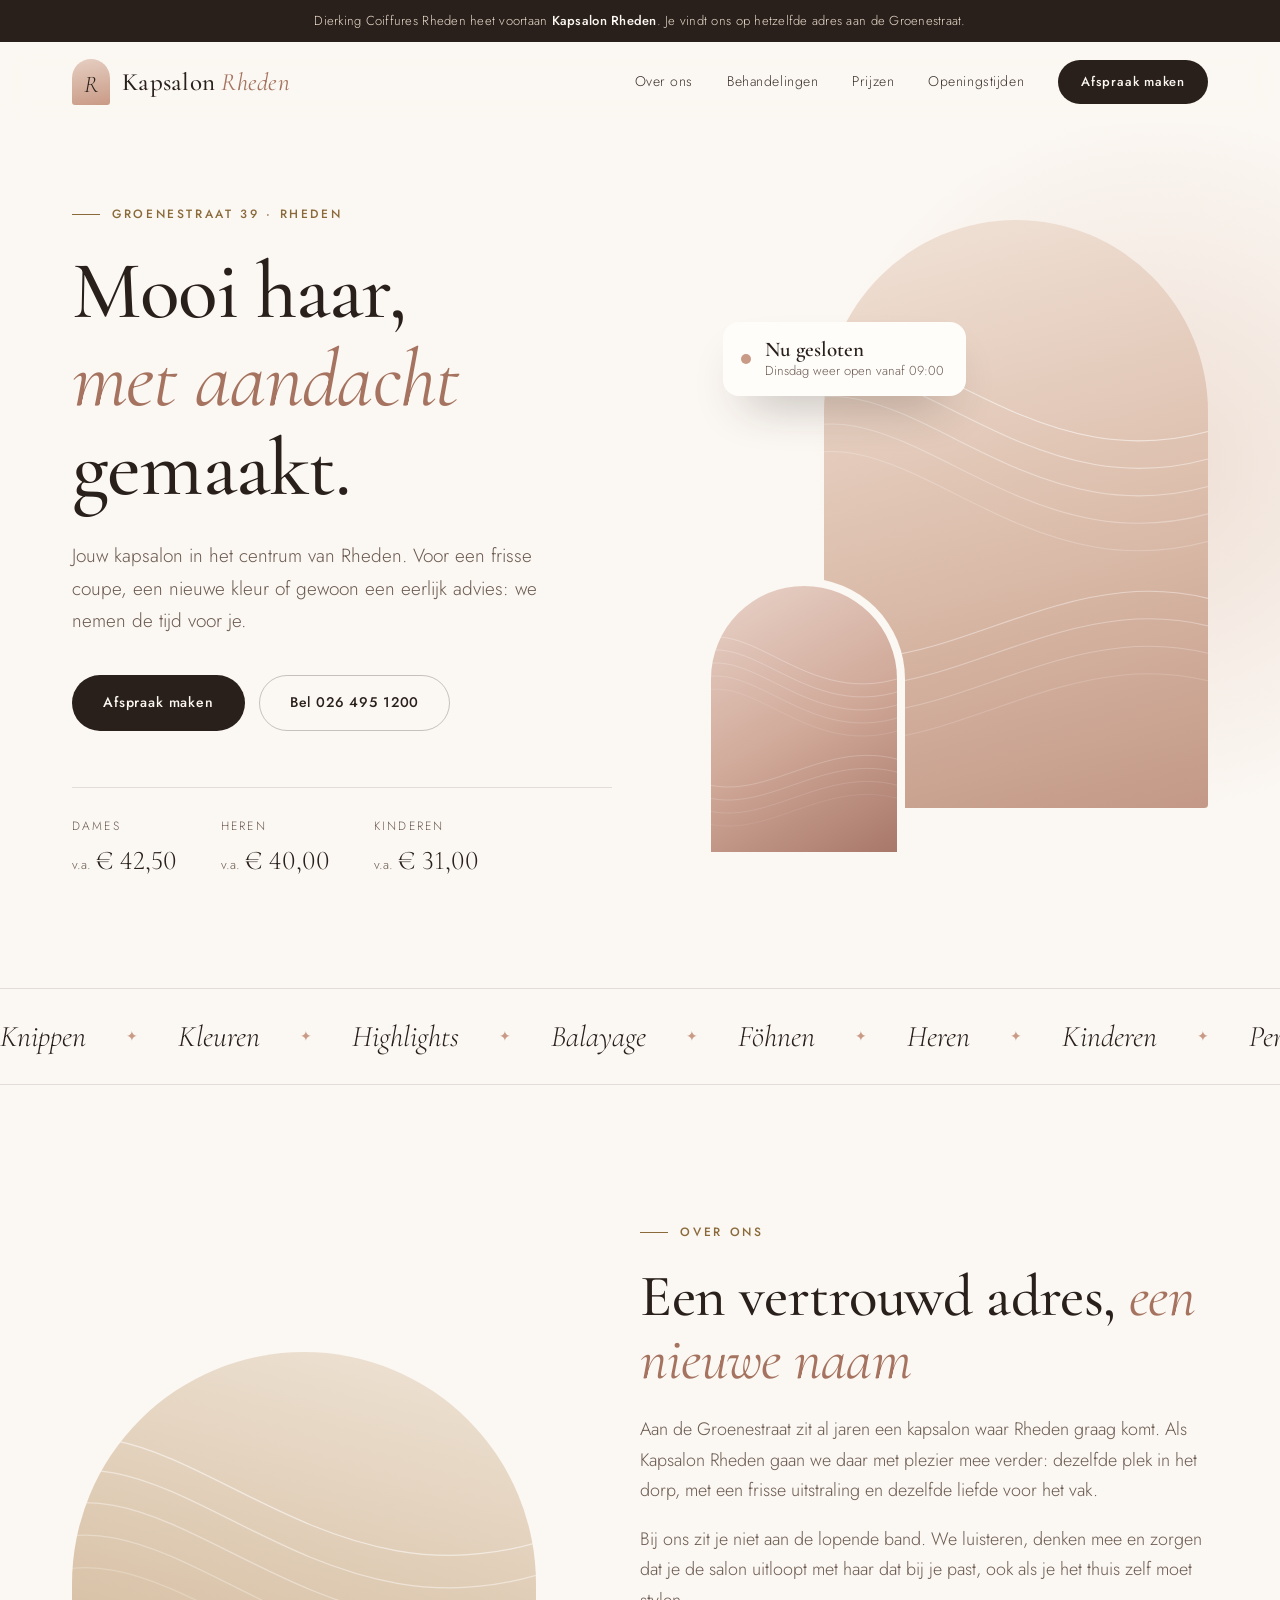
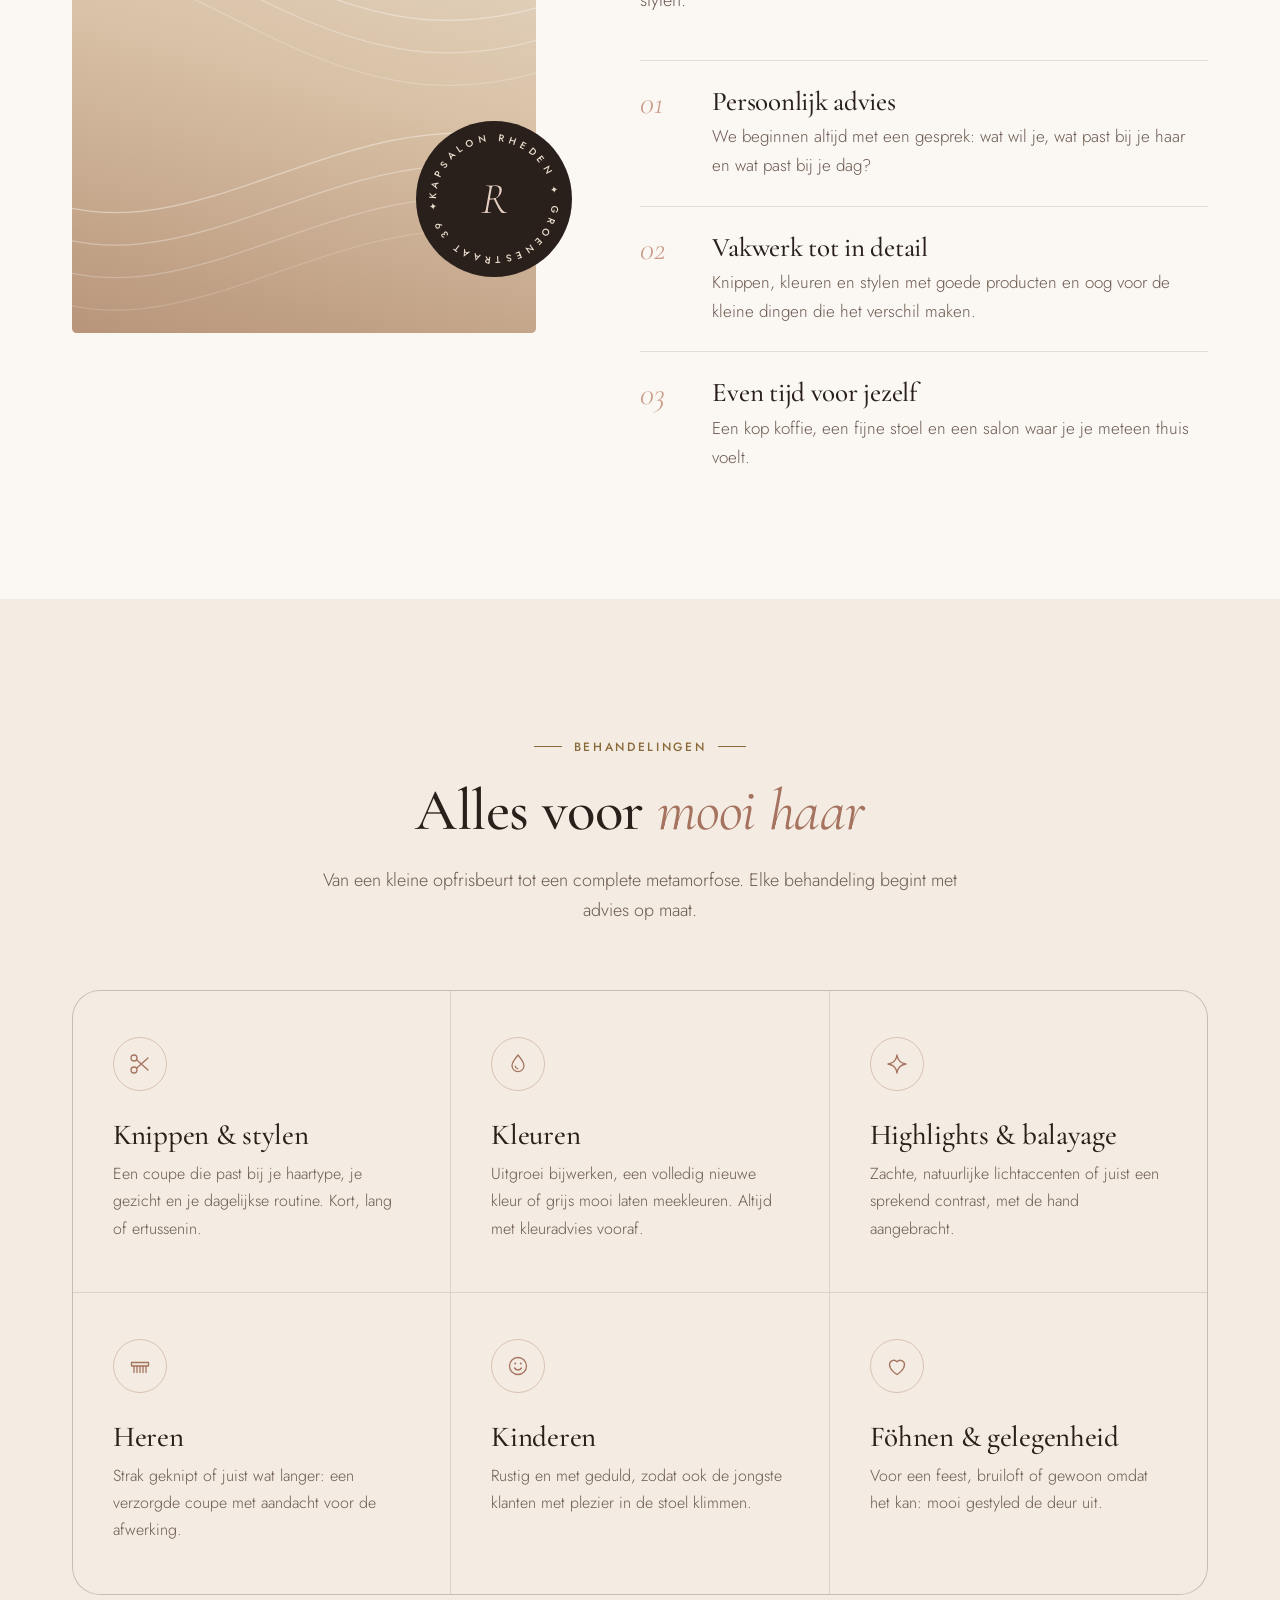
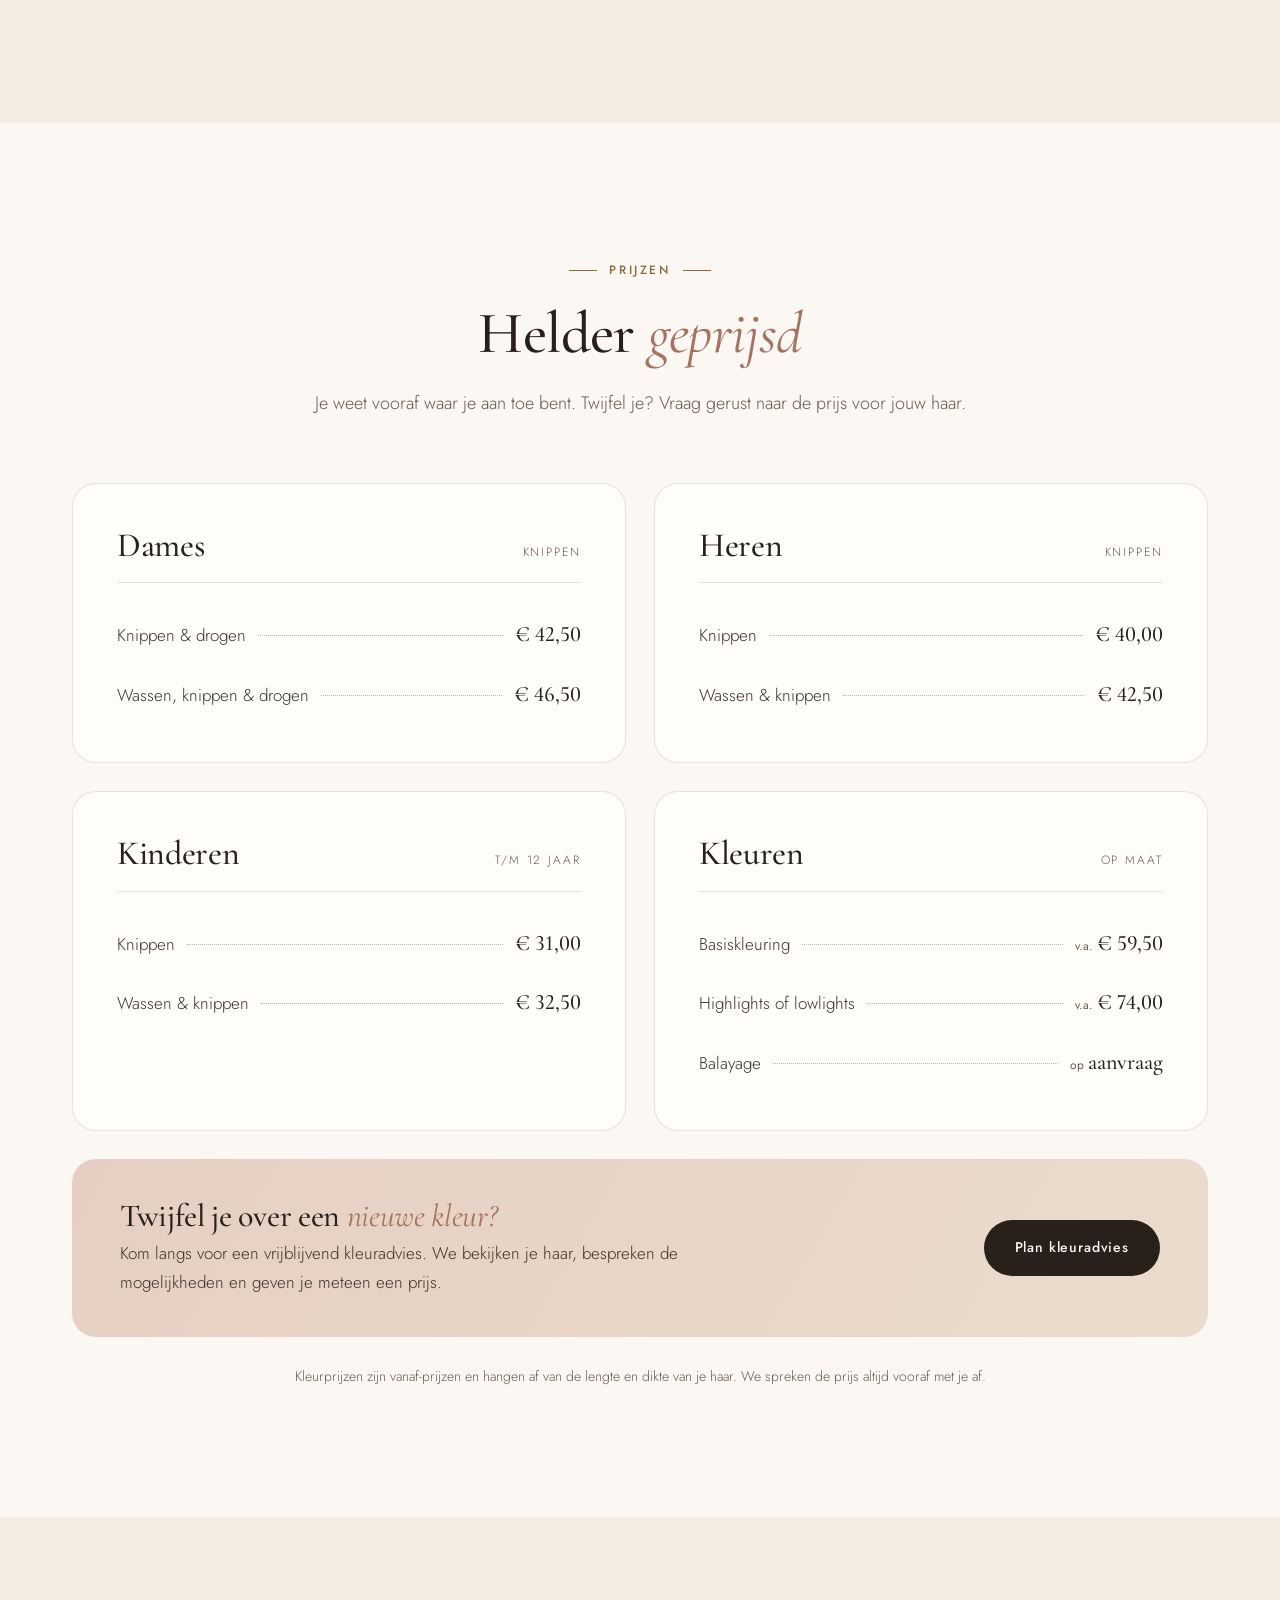
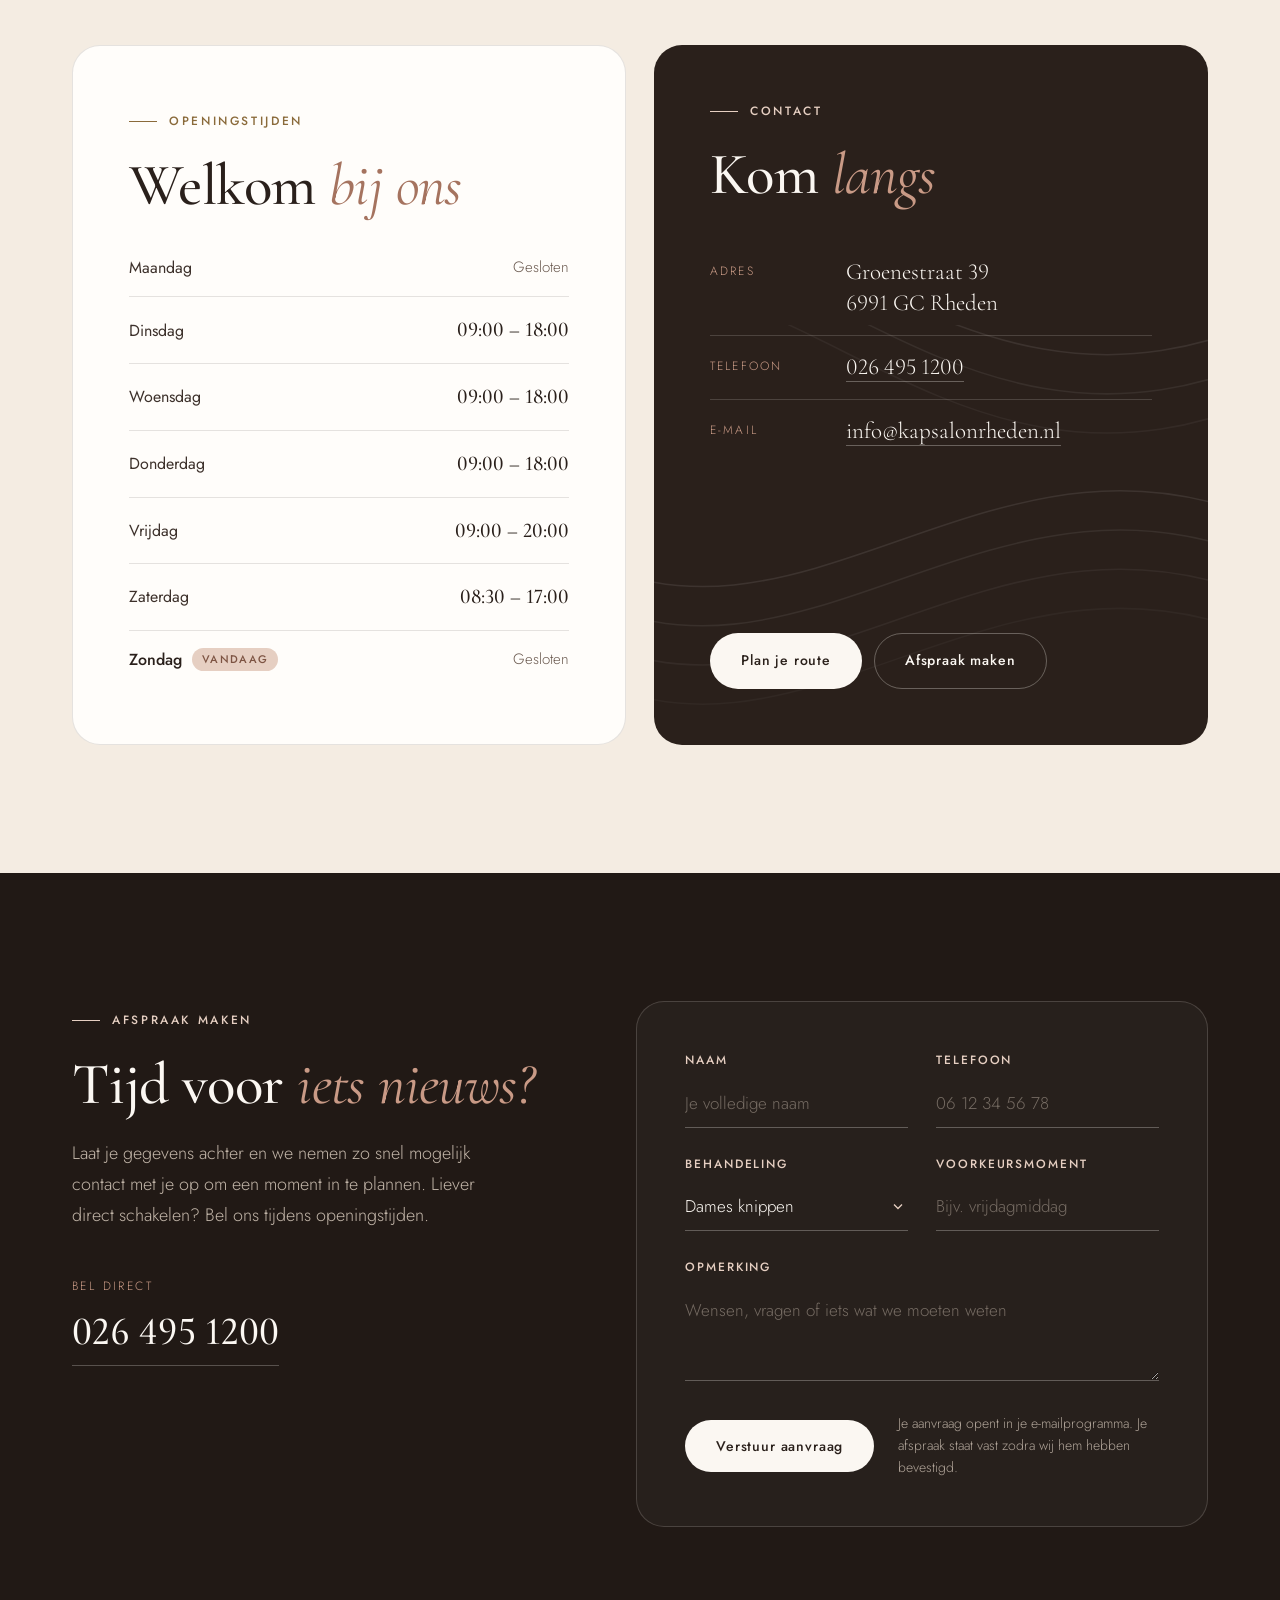
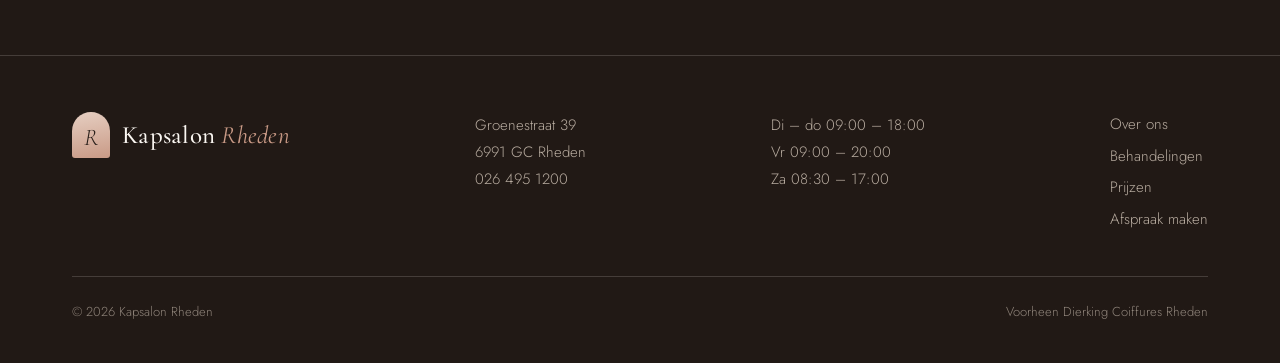
==== kapsalon-rheden/index.html @ 2c890c67 "Add Kapsalon Rheden website in luxe salon style New single-file website for the former Dierking Coif" ====
<!DOCTYPE html>
<html lang="nl">
<head>
<meta charset="UTF-8">
<meta name="viewport" content="width=device-width, initial-scale=1.0">
<title>Kapsalon Rheden — Kapper aan de Groenestraat in Rheden</title>
<meta name="description" content="Kapsalon Rheden aan de Groenestraat 39 in Rheden: knippen, kleuren en persoonlijk haaradvies voor dames, heren en kinderen. Voorheen Dierking Coiffures Rheden.">
<meta name="theme-color" content="#fbf7f2">
<meta property="og:type" content="website">
<meta property="og:title" content="Kapsalon Rheden">
<meta property="og:description" content="Knippen, kleuren en persoonlijk advies in het centrum van Rheden. Groenestraat 39.">
<meta property="og:locale" content="nl_NL">
<link rel="icon" href="data:image/svg+xml,%3Csvg xmlns='http://www.w3.org/2000/svg' viewBox='0 0 40 48'%3E%3Cpath d='M0 20a20 20 0 0 1 40 0v28H0z' fill='%23d9b4a2'/%3E%3Ctext x='20' y='36' text-anchor='middle' font-family='Georgia,serif' font-style='italic' font-size='26' fill='%232a201b'%3ER%3C/text%3E%3C/svg%3E">
<link rel="preconnect" href="https://fonts.googleapis.com">
<link rel="preconnect" href="https://fonts.gstatic.com" crossorigin>
<link href="https://fonts.googleapis.com/css2?family=Cormorant+Garamond:ital,wght@0,400;0,500;0,600;1,400;1,500&family=Jost:wght@300;400;500&display=swap" rel="stylesheet">
<script>document.documentElement.classList.add('js');</script>
<script type="application/ld+json">
{
  "@context": "https://schema.org",
  "@type": "HairSalon",
  "name": "Kapsalon Rheden",
  "telephone": "+31264951200",
  "email": "info@kapsalonrheden.nl",
  "priceRange": "€€",
  "address": {
    "@type": "PostalAddress",
    "streetAddress": "Groenestraat 39",
    "postalCode": "6991 GC",
    "addressLocality": "Rheden",
    "addressCountry": "NL"
  },
  "openingHoursSpecification": [
    { "@type": "OpeningHoursSpecification", "dayOfWeek": ["Tuesday", "Wednesday", "Thursday"], "opens": "09:00", "closes": "18:00" },
    { "@type": "OpeningHoursSpecification", "dayOfWeek": "Friday", "opens": "09:00", "closes": "20:00" },
    { "@type": "OpeningHoursSpecification", "dayOfWeek": "Saturday", "opens": "08:30", "closes": "17:00" }
  ]
}
</script>
<style>
:root {
  --ivory: #fbf7f2;
  --paper: #fffdfa;
  --cream: #f4ece2;
  --sand: #eadccd;
  --blush: #e6cfc2;
  --rose: #c99a86;
  --clay: #a5735f;
  --clay-deep: #7d5443;
  --gold-text: #8a6a3a;
  --espresso: #2a201b;
  --espresso-2: #211915;
  --text: #3d312b;
  --text-soft: #6b5a50;
  --line: rgba(42,32,27,0.12);
  --line-light: rgba(251,247,242,0.16);
  --sage: #7f9a7a;
  --serif: 'Cormorant Garamond', 'Times New Roman', Georgia, serif;
  --sans: 'Jost', -apple-system, 'Segoe UI', Helvetica, Arial, sans-serif;
  --max: 1200px;
}
* { margin:0; padding:0; box-sizing:border-box; }
html { scroll-behavior:smooth; scroll-padding-top:96px; }
body {
  font-family:var(--sans); font-weight:300; font-size:17px; line-height:1.7;
  color:var(--text); background:var(--ivory); overflow-x:hidden;
  -webkit-font-smoothing:antialiased;
}
img { display:block; max-width:100%; }
a { color:inherit; }
::selection { background:var(--blush); color:var(--espresso); }
:focus-visible { outline:2px solid var(--clay); outline-offset:3px; }
.wrap { max-width:var(--max); margin:0 auto; padding:0 32px; }
h1, h2, h3 { font-family:var(--serif); font-weight:500; color:var(--espresso); line-height:1.08; letter-spacing:-0.01em; }
h1 em, h2 em, h3 em { font-style:italic; font-weight:400; color:var(--clay); }
.hero-facts dd, .price-list .price, .hours td, .visit-list .value, .booking-phone strong { font-variant-numeric:lining-nums; }
.sr-only { position:absolute; width:1px; height:1px; overflow:hidden; clip:rect(0 0 0 0); white-space:nowrap; }

/* ─── Buttons ─── */
.btn {
  display:inline-flex; align-items:center; justify-content:center; gap:10px;
  padding:15px 30px; border-radius:999px; border:1px solid transparent;
  font-family:var(--sans); font-size:14px; font-weight:500; letter-spacing:0.06em;
  text-decoration:none; cursor:pointer; white-space:nowrap;
  transition:background .25s, color .25s, border-color .25s;
}
.btn-dark { background:var(--espresso); color:var(--ivory); }
.btn-dark:hover { background:var(--clay-deep); }
.btn-ghost { border-color:rgba(42,32,27,0.25); color:var(--espresso); background:transparent; }
.btn-ghost:hover { border-color:var(--espresso); background:var(--espresso); color:var(--ivory); }
.btn-light { background:var(--ivory); color:var(--espresso); }
.btn-light:hover { background:var(--blush); }
.btn-sm { padding:10px 22px; font-size:13px; }

/* ─── Eyebrow ─── */
.eyebrow {
  display:inline-flex; align-items:center; gap:12px; margin-bottom:22px;
  font-size:12px; font-weight:500; letter-spacing:0.22em; text-transform:uppercase; color:var(--gold-text);
}
.eyebrow::before { content:''; width:28px; height:1px; background:currentColor; }
.eyebrow.light { color:var(--blush); }
.center .eyebrow::after { content:''; width:28px; height:1px; background:currentColor; }

/* ─── Notice + Header ─── */
.notice {
  background:var(--espresso); color:var(--sand); text-align:center;
  font-size:13px; letter-spacing:0.02em; padding:10px 20px;
}
.notice strong { color:var(--ivory); font-weight:500; }
.site-header {
  position:sticky; top:0; z-index:50;
  background:rgba(251,247,242,0.88); backdrop-filter:saturate(1.2) blur(14px); -webkit-backdrop-filter:saturate(1.2) blur(14px);
  border-bottom:1px solid transparent; transition:border-color .3s, box-shadow .3s;
}
.site-header.scrolled { border-bottom-color:var(--line); box-shadow:0 8px 30px -20px rgba(42,32,27,0.4); }
.header-inner { display:flex; align-items:center; justify-content:space-between; height:80px; }
.brand { display:flex; align-items:center; gap:12px; text-decoration:none; }
.brand-mark {
  width:38px; height:46px; border-radius:19px 19px 3px 3px; padding-top:6px;
  display:flex; align-items:center; justify-content:center;
  background:linear-gradient(170deg, var(--blush), var(--rose));
  font-family:var(--serif); font-style:italic; font-size:24px; color:var(--espresso);
}
.brand-name { font-family:var(--serif); font-size:25px; font-weight:500; color:var(--espresso); letter-spacing:0.01em; }
.brand-name em { font-style:italic; font-weight:400; color:var(--clay); }
.nav { display:flex; align-items:center; gap:34px; }
.nav a:not(.btn) { position:relative; padding:4px 0; font-size:14px; letter-spacing:0.04em; text-decoration:none; color:var(--text); }
.nav a:not(.btn)::after {
  content:''; position:absolute; left:0; right:0; bottom:-2px; height:1px; background:var(--clay);
  transform:scaleX(0); transform-origin:left; transition:transform .3s;
}
.nav a:not(.btn):hover::after { transform:scaleX(1); }
.nav-toggle { display:none; }

/* ─── Hero ─── */
.hero { position:relative; padding:72px 0 104px; overflow:hidden; }
.hero::before {
  content:''; position:absolute; width:760px; height:760px; right:-260px; top:-40px; border-radius:50%;
  background:radial-gradient(circle, rgba(230,207,194,0.6), transparent 65%); pointer-events:none;
}
.hero-grid { position:relative; display:grid; grid-template-columns:1.05fr 0.95fr; gap:72px; align-items:center; }
.hero h1 { font-size:clamp(48px, 6.4vw, 90px); margin-bottom:28px; }
.lead { font-size:19px; color:var(--text-soft); max-width:520px; margin-bottom:38px; }
.hero-actions { display:flex; flex-wrap:wrap; gap:14px; margin-bottom:56px; }
.hero-facts { display:flex; gap:44px; max-width:540px; padding-top:28px; border-top:1px solid var(--line); }
.hero-facts dt { font-size:12px; letter-spacing:0.18em; text-transform:uppercase; color:var(--text-soft); margin-bottom:2px; }
.hero-facts dd { font-family:var(--serif); font-size:27px; color:var(--espresso); }
.hero-facts dd small { font-family:var(--sans); font-size:13px; color:var(--text-soft); margin-right:4px; }
.hero-visual { position:relative; height:640px; }
.hero-visual .arch-lg { position:absolute; right:0; top:0; width:76%; height:92%; }
.hero-visual .arch-sm { position:absolute; left:0; bottom:0; width:40%; height:44%; border:8px solid var(--ivory); }

/* ─── Arches (photo frames) ─── */
.arch {
  position:relative; overflow:hidden; border-radius:999px 999px 20px 20px;
  background:linear-gradient(165deg, #f1e3d8 0%, #ddbfad 52%, #c39886 100%);
}
.arch.tone-2 { background:linear-gradient(195deg, #efe4d6 0%, #d8c1a6 55%, #b8957a 100%); }
.arch.tone-3 { background:linear-gradient(150deg, #e9d3c9 0%, #cfa797 55%, #a8786a 100%); }
.arch-art { position:absolute; inset:0; width:100%; height:100%; }
.arch img { position:absolute; inset:0; width:100%; height:100%; object-fit:cover; }

.status-card {
  position:absolute; left:4%; top:16%; z-index:2;
  display:flex; align-items:center; gap:14px; padding:16px 22px 16px 18px; border-radius:16px;
  background:var(--paper); box-shadow:0 24px 50px -24px rgba(42,32,27,0.45);
}
.status-dot { position:relative; width:10px; height:10px; border-radius:50%; background:var(--rose); flex-shrink:0; }
.status-dot.open { background:var(--sage); }
.status-dot.open::after {
  content:''; position:absolute; inset:-5px; border-radius:50%; border:1px solid var(--sage);
  animation:pulse 2.2s ease-out infinite;
}
.status-dot.later { background:#c9a46a; }
@keyframes pulse { from { opacity:0.9; transform:scale(0.6); } to { opacity:0; transform:scale(1.6); } }
.status-title { font-family:var(--serif); font-size:21px; font-weight:600; color:var(--espresso); line-height:1.15; }
.status-sub { font-size:13px; color:var(--text-soft); line-height:1.4; }

/* ─── Ribbon ─── */
.ribbon { overflow:hidden; padding:22px 0; border-top:1px solid var(--line); border-bottom:1px solid var(--line); }
.ribbon-track { display:flex; width:max-content; animation:ribbon 46s linear infinite; }
.ribbon-track span { padding-right:40px; font-family:var(--serif); font-style:italic; font-size:30px; color:var(--espresso); white-space:nowrap; }
.ribbon-track i { padding-right:40px; align-self:center; font-style:normal; font-size:14px; color:var(--rose); }
@keyframes ribbon { to { transform:translateX(-50%); } }

/* ─── Sections ─── */
.section { padding:128px 0; }
.section-head { max-width:660px; margin-bottom:64px; }
.section-head.center { margin-left:auto; margin-right:auto; text-align:center; }
h2 { font-size:clamp(40px, 4.6vw, 62px); margin-bottom:22px; }
.section-head p:not(.eyebrow) { font-size:18px; color:var(--text-soft); }

/* ─── About ─── */
.about-grid { display:grid; grid-template-columns:0.9fr 1.1fr; gap:104px; align-items:center; }
.about-visual { position:relative; }
.about-visual .arch { aspect-ratio:4 / 5; }
.about-badge {
  position:absolute; right:-36px; bottom:56px; width:156px; height:156px; border-radius:50%;
  display:flex; align-items:center; justify-content:center; background:var(--espresso);
}
.about-badge svg { position:absolute; inset:0; width:100%; height:100%; animation:spin 30s linear infinite; }
.about-badge text { font-family:var(--sans); font-size:12.5px; font-weight:500; letter-spacing:0.18em; fill:var(--sand); text-transform:uppercase; }
.about-badge span { font-family:var(--serif); font-style:italic; font-size:44px; color:var(--blush); line-height:1; }
@keyframes spin { to { transform:rotate(360deg); } }
.about-copy > p:not(.eyebrow) { font-size:18px; color:var(--text-soft); margin-bottom:18px; }
.pillars { display:grid; gap:26px; margin-top:44px; }
.pillar { display:grid; grid-template-columns:54px 1fr; gap:18px; padding-top:26px; border-top:1px solid var(--line); }
.pillar-num { font-family:var(--serif); font-style:italic; font-size:32px; line-height:1; color:var(--rose); }
.pillar h3 { font-size:27px; margin-bottom:6px; }
.pillar p { color:var(--text-soft); }

/* ─── Services ─── */
.services { background:var(--cream); }
.service-grid {
  display:grid; grid-template-columns:repeat(3, 1fr); gap:1px;
  background:var(--line); border:1px solid var(--line); border-radius:28px; overflow:hidden;
}
.service { background:var(--cream); padding:46px 40px 50px; transition:background .35s; }
.service:hover { background:var(--ivory); }
.service-icon {
  width:54px; height:54px; margin-bottom:28px; border-radius:50%;
  display:flex; align-items:center; justify-content:center;
  border:1px solid rgba(165,115,95,0.35); color:var(--clay);
}
.service-icon svg { width:24px; height:24px; fill:none; stroke:currentColor; stroke-width:1.3; stroke-linecap:round; stroke-linejoin:round; }
.service h3 { font-size:29px; margin-bottom:10px; }
.service p { font-size:16px; color:var(--text-soft); }

/* ─── Prices ─── */
.price-grid { display:grid; grid-template-columns:repeat(2, 1fr); gap:28px; }
.price-card { padding:44px 44px 38px; border:1px solid var(--line); border-radius:24px; background:var(--paper); }
.price-card-head { display:flex; align-items:baseline; justify-content:space-between; gap:16px; margin-bottom:22px; padding-bottom:18px; border-bottom:1px solid var(--line); }
.price-card h3 { font-size:34px; }
.price-card-head span { font-size:12px; letter-spacing:0.16em; text-transform:uppercase; color:var(--text-soft); }
.price-list { list-style:none; }
.price-list li { display:flex; align-items:baseline; padding:11px 0; }
.price-list .item { color:var(--text); }
.price-list .dots { flex:1; min-width:24px; margin:0 12px; border-bottom:1px dotted rgba(42,32,27,0.3); transform:translateY(-5px); }
.price-list .price { font-family:var(--serif); font-size:22px; font-weight:500; color:var(--espresso); white-space:nowrap; }
.price-list .price small { font-family:var(--sans); font-size:12px; font-weight:400; color:var(--text-soft); margin-right:4px; }
.price-advice {
  grid-column:1 / -1; display:flex; align-items:center; justify-content:space-between; gap:32px;
  padding:40px 48px; border-radius:24px; background:linear-gradient(120deg, var(--blush), var(--sand));
}
.price-advice h3 { font-size:32px; margin-bottom:6px; }
.price-advice p { color:var(--text); max-width:560px; }
.price-footnote { margin-top:28px; text-align:center; font-size:14px; color:var(--text-soft); }

/* ─── Contact / hours ─── */
.contact { background:var(--cream); }
.contact-grid { display:grid; grid-template-columns:1fr 1fr; gap:28px; align-items:stretch; }
.hours-card, .visit-card { border-radius:28px; padding:56px; }
.hours-card { background:var(--paper); border:1px solid var(--line); }
.hours { width:100%; border-collapse:collapse; margin-top:12px; }
.hours th, .hours td { padding:15px 0; border-bottom:1px solid var(--line); font-size:16px; text-align:left; }
.hours th { font-weight:400; color:var(--text); }
.hours td { text-align:right; font-family:var(--serif); font-size:21px; font-weight:500; color:var(--espresso); }
.hours tr.closed td { font-family:var(--sans); font-size:15px; font-weight:300; color:var(--text-soft); }
.hours tr:last-child th, .hours tr:last-child td { border-bottom:0; }
.hours tr.today th { font-weight:500; color:var(--espresso); }
.hours tr.today th::after {
  content:'Vandaag'; display:inline-block; margin-left:10px; padding:2px 10px; border-radius:999px; vertical-align:2px;
  background:var(--blush); font-size:11px; font-weight:500; letter-spacing:0.12em; text-transform:uppercase; color:var(--clay-deep);
}
.visit-card { position:relative; overflow:hidden; display:flex; flex-direction:column; background:var(--espresso); color:var(--sand); }
.visit-card > * { position:relative; }
.visit-card .visit-art { position:absolute; left:0; right:0; bottom:0; width:100%; height:60%; opacity:0.22; pointer-events:none; }
.visit-card h2 { color:var(--ivory); }
.visit-card h2 em { color:var(--rose); }
.visit-list { list-style:none; margin:12px 0 40px; }
.visit-list li { display:grid; grid-template-columns:120px 1fr; gap:16px; padding:16px 0; border-bottom:1px solid var(--line-light); }
.visit-list li:last-child { border-bottom:0; }
.visit-list .label { font-size:12px; letter-spacing:0.18em; text-transform:uppercase; color:var(--rose); padding-top:4px; }
.visit-list .value { font-family:var(--serif); font-size:23px; line-height:1.35; color:var(--ivory); }
.visit-list a { text-decoration:none; border-bottom:1px solid rgba(251,247,242,0.3); transition:border-color .25s; }
.visit-list a:hover { border-color:var(--ivory); }
.visit-actions { margin-top:auto; display:flex; flex-wrap:wrap; gap:12px; }
.visit-card .btn-ghost { border-color:rgba(251,247,242,0.3); color:var(--ivory); }
.visit-card .btn-ghost:hover { background:var(--ivory); color:var(--espresso); border-color:var(--ivory); }

/* ─── Booking ─── */
.booking { background:var(--espresso-2); color:var(--sand); }
.booking-grid { display:grid; grid-template-columns:0.9fr 1.1fr; gap:96px; align-items:start; }
.booking h2 { color:var(--ivory); }
.booking h2 em { color:var(--rose); }
.booking-copy > p:not(.eyebrow) { font-size:18px; color:rgba(234,220,205,0.8); margin-bottom:40px; max-width:440px; }
.booking-phone { display:inline-flex; flex-direction:column; text-decoration:none; }
.booking-phone span { font-size:12px; letter-spacing:0.2em; text-transform:uppercase; color:var(--rose); }
.booking-phone strong { font-family:var(--serif); font-size:40px; font-weight:500; color:var(--ivory); border-bottom:1px solid rgba(251,247,242,0.25); transition:border-color .25s; }
.booking-phone:hover strong { border-color:var(--ivory); }
.booking-form { display:grid; grid-template-columns:1fr 1fr; gap:26px 28px; padding:48px; border-radius:28px; border:1px solid var(--line-light); background:rgba(251,247,242,0.03); }
.form-field { display:flex; flex-direction:column; gap:8px; }
.form-field.full { grid-column:1 / -1; }
.form-field label { font-size:12px; font-weight:500; letter-spacing:0.16em; text-transform:uppercase; color:var(--blush); }
.form-field input, .form-field select, .form-field textarea {
  width:100%; padding:12px 0; border:0; border-bottom:1px solid rgba(251,247,242,0.28); border-radius:0;
  background:transparent; color:var(--ivory); font-family:var(--sans); font-size:17px; font-weight:300;
  transition:border-color .25s;
}
.form-field select {
  appearance:none; cursor:pointer; padding-right:28px;
  background-image:url("data:image/svg+xml,%3Csvg xmlns='http://www.w3.org/2000/svg' width='12' height='12' viewBox='0 0 12 12'%3E%3Cpath fill='none' stroke='%23e6cfc2' stroke-width='1.3' d='M2 4.5l4 4 4-4'/%3E%3C/svg%3E");
  background-repeat:no-repeat; background-position:right 4px center;
}
.form-field select option { color:var(--espresso); }
.form-field textarea { resize:vertical; min-height:96px; line-height:1.6; }
.form-field input::placeholder, .form-field textarea::placeholder { color:rgba(234,220,205,0.4); }
.form-field input:focus, .form-field select:focus, .form-field textarea:focus { outline:none; border-bottom-color:var(--rose); }
.form-actions { grid-column:1 / -1; display:flex; align-items:center; gap:24px; flex-wrap:wrap; margin-top:6px; }
.form-note { flex:1; min-width:220px; font-size:14px; line-height:1.55; color:rgba(234,220,205,0.7); }

/* ─── Footer ─── */
.site-footer { background:var(--espresso-2); color:rgba(234,220,205,0.75); border-top:1px solid var(--line-light); padding:56px 0 40px; font-size:15px; }
.footer-grid { display:flex; justify-content:space-between; gap:40px; flex-wrap:wrap; }
.site-footer .brand-name { color:var(--ivory); }
.site-footer .brand-name em { color:var(--rose); }
.footer-col p { line-height:1.8; }
.footer-col a { text-decoration:none; }
.footer-col a:hover { color:var(--ivory); }
.footer-nav { display:flex; flex-direction:column; gap:6px; }
.footer-bottom { margin-top:44px; padding-top:24px; border-top:1px solid var(--line-light); font-size:13px; color:rgba(234,220,205,0.55); display:flex; justify-content:space-between; gap:16px; flex-wrap:wrap; }

/* ─── Mobile action bar ─── */
.mobile-bar { display:none; }

/* ─── Reveal ─── */
.js .reveal { opacity:0; transform:translateY(26px); transition:opacity .9s ease, transform .9s ease; }
.js .reveal.in { opacity:1; transform:none; }

@media (prefers-reduced-motion: reduce) {
  html { scroll-behavior:auto; }
  .ribbon-track, .about-badge svg, .status-dot.open::after { animation:none; }
  .js .reveal { opacity:1; transform:none; transition:none; }
}

/* ─── Responsive ─── */
@media (max-width: 1080px) {
  .hero-grid { gap:48px; }
  .about-grid, .booking-grid { gap:64px; }
  .hours-card, .visit-card { padding:44px; }
  .service { padding:40px 32px 44px; }
}
@media (max-width: 900px) {
  .nav-toggle {
    display:flex; flex-direction:column; justify-content:center; gap:6px;
    width:44px; height:44px; background:none; border:0; cursor:pointer;
  }
  .nav-toggle span { display:block; width:24px; height:1.5px; margin:0 auto; background:var(--espresso); transition:transform .3s; }
  .nav-toggle[aria-expanded="true"] span:first-child { transform:translateY(3.75px) rotate(45deg); }
  .nav-toggle[aria-expanded="true"] span:last-child { transform:translateY(-3.75px) rotate(-45deg); }
  .nav {
    display:none; position:absolute; top:100%; left:0; right:0;
    flex-direction:column; align-items:stretch; gap:0; padding:8px 32px 28px;
    background:var(--ivory); border-bottom:1px solid var(--line); box-shadow:0 20px 30px -24px rgba(42,32,27,0.4);
  }
  .nav.open { display:flex; }
  .nav a:not(.btn) { padding:15px 0; border-bottom:1px solid var(--line); font-size:16px; }
  .nav a:not(.btn)::after { display:none; }
  .nav .btn { margin-top:20px; padding:15px 30px; font-size:14px; }

  .hero { padding:48px 0 80px; }
  .hero-grid, .about-grid, .contact-grid, .booking-grid { grid-template-columns:1fr; }
  .hero-visual { height:520px; max-width:560px; width:100%; margin:0 auto; }
  .about-visual { max-width:440px; margin:0 auto; width:100%; }
  .about-badge { right:-12px; }
  .service-grid { grid-template-columns:repeat(2, 1fr); }
  .section { padding:96px 0; }
}
@media (max-width: 640px) {
  body { font-size:16px; padding-bottom:76px; }
  .wrap { padding:0 20px; }
  .nav { padding:8px 20px 24px; }
  .notice { font-size:12px; padding:9px 16px; }
  .header-inner { height:68px; }
  .brand-name { font-size:22px; }
  .brand-mark { width:32px; height:39px; font-size:20px; }
  .hero h1 { font-size:46px; }
  .lead { font-size:17px; }
  .hero-actions { margin-bottom:44px; }
  .hero-actions .btn { flex:1 1 100%; }
  .hero-facts { gap:20px; justify-content:space-between; }
  .hero-facts dd { font-size:23px; }
  .hero-visual { height:420px; }
  .hero-visual .arch-lg { width:82%; }
  .status-card { left:0; top:auto; bottom:47%; padding:12px 16px 12px 14px; }
  .status-title { font-size:18px; }
  .ribbon-track span { font-size:24px; }
  .section { padding:80px 0; }
  .section-head { margin-bottom:44px; }
  .section-head p:not(.eyebrow), .about-copy > p:not(.eyebrow), .booking-copy > p:not(.eyebrow) { font-size:16px; }
  .about-grid { gap:56px; }
  .about-badge { width:120px; height:120px; right:-4px; bottom:32px; }
  .about-badge text { font-size:12px; }
  .about-badge span { font-size:34px; }
  .service-grid { grid-template-columns:1fr; border-radius:22px; }
  .service { padding:34px 26px 38px; }
  .price-grid { grid-template-columns:1fr; gap:20px; }
  .price-card { padding:30px 24px 26px; }
  .price-card h3 { font-size:30px; }
  .price-list .item { font-size:15px; }
  .price-list .price { font-size:20px; }
  .price-advice { flex-direction:column; align-items:flex-start; padding:32px 26px; gap:20px; }
  .hours-card, .visit-card { padding:34px 24px; border-radius:22px; }
  .visit-list li { grid-template-columns:1fr; gap:4px; }
  .visit-list .value { font-size:21px; }
  .booking-grid { gap:48px; }
  .booking-phone strong { font-size:32px; }
  .booking-form { grid-template-columns:1fr; padding:30px 22px; gap:22px; border-radius:22px; }
  .form-actions .btn { width:100%; }

  .mobile-bar {
    display:flex; gap:10px; position:fixed; left:0; right:0; bottom:0; z-index:60;
    padding:12px 16px calc(12px + env(safe-area-inset-bottom));
    background:rgba(251,247,242,0.94); backdrop-filter:blur(12px); -webkit-backdrop-filter:blur(12px);
    border-top:1px solid var(--line);
  }
  .mobile-bar .btn { flex:1; padding:13px 16px; }
}
</style>
</head>
<body>

<!-- Gedeelde decoratie voor de fotokaders: zichtbaar zolang er geen foto in img/ staat -->
<svg width="0" height="0" style="position:absolute" aria-hidden="true" focusable="false">
  <defs>
    <g id="strands" fill="none" stroke="#fff" stroke-width="1.1" stroke-linecap="round">
      <path d="M-60 150 C 80 40, 210 320, 460 190" stroke-opacity=".55"/>
      <path d="M-60 178 C 80 68, 210 348, 460 218" stroke-opacity=".45"/>
      <path d="M-60 206 C 80 96, 210 376, 460 246" stroke-opacity=".38"/>
      <path d="M-60 234 C 80 124, 210 404, 460 274" stroke-opacity=".3"/>
      <path d="M-60 262 C 80 152, 210 432, 460 302" stroke-opacity=".22"/>
      <path d="M-60 420 C 110 520, 250 300, 460 410" stroke-opacity=".4"/>
      <path d="M-60 448 C 110 548, 250 328, 460 438" stroke-opacity=".32"/>
      <path d="M-60 476 C 110 576, 250 356, 460 466" stroke-opacity=".24"/>
      <path d="M-60 504 C 110 604, 250 384, 460 494" stroke-opacity=".16"/>
    </g>
  </defs>
</svg>

<div class="notice">
  Dierking Coiffures Rheden heet voortaan <strong>Kapsalon Rheden</strong>. Je vindt ons op hetzelfde adres aan de Groenestraat.
</div>

<header class="site-header" id="top">
  <div class="wrap header-inner">
    <a href="#top" class="brand" aria-label="Kapsalon Rheden, naar boven">
      <span class="brand-mark" aria-hidden="true">R</span>
      <span class="brand-name">Kapsalon <em>Rheden</em></span>
    </a>
    <nav class="nav" id="nav" aria-label="Hoofdmenu">
      <a href="#over">Over ons</a>
      <a href="#behandelingen">Behandelingen</a>
      <a href="#prijzen">Prijzen</a>
      <a href="#contact">Openingstijden</a>
      <a href="#afspraak" class="btn btn-dark btn-sm">Afspraak maken</a>
    </nav>
    <button class="nav-toggle" type="button" aria-expanded="false" aria-controls="nav" aria-label="Menu openen">
      <span></span><span></span>
    </button>
  </div>
</header>

<main>

  <!-- ─── Hero ─── -->
  <section class="hero">
    <div class="wrap hero-grid">
      <div class="hero-copy reveal">
        <p class="eyebrow">Groenestraat 39 · Rheden</p>
        <h1>Mooi haar,<br><em>met aandacht</em><br>gemaakt.</h1>
        <p class="lead">Jouw kapsalon in het centrum van Rheden. Voor een frisse coupe, een nieuwe kleur of gewoon een eerlijk advies: we nemen de tijd voor je.</p>
        <div class="hero-actions">
          <a href="#afspraak" class="btn btn-dark">Afspraak maken</a>
          <a href="tel:+31264951200" class="btn btn-ghost">Bel 026 495 1200</a>
        </div>
        <dl class="hero-facts">
          <div><dt>Dames</dt><dd><small>v.a.</small>€ 42,50</dd></div>
          <div><dt>Heren</dt><dd><small>v.a.</small>€ 40,00</dd></div>
          <div><dt>Kinderen</dt><dd><small>v.a.</small>€ 31,00</dd></div>
        </dl>
      </div>

      <div class="hero-visual reveal">
        <div class="arch arch-lg">
          <svg class="arch-art" viewBox="0 0 400 600" preserveAspectRatio="xMidYMid slice" aria-hidden="true"><use href="#strands"/></svg>
          <img src="img/hero.jpg" alt="Interieur van Kapsalon Rheden" onerror="this.remove()">
        </div>
        <div class="arch arch-sm tone-3">
          <svg class="arch-art" viewBox="0 0 400 600" preserveAspectRatio="xMidYMid slice" aria-hidden="true"><use href="#strands"/></svg>
          <img src="img/detail.jpg" alt="Kapper aan het werk in de salon" loading="lazy" onerror="this.remove()">
        </div>
        <div class="status-card" aria-live="polite">
          <span class="status-dot" id="status-dot"></span>
          <div>
            <p class="status-title" id="status-title">Dinsdag t/m zaterdag</p>
            <p class="status-sub" id="status-sub">Vrijdag koopavond tot 20:00</p>
          </div>
        </div>
      </div>
    </div>
  </section>

  <div class="ribbon" aria-hidden="true">
    <div class="ribbon-track">
      <span>Knippen</span><i>✦</i><span>Kleuren</span><i>✦</i><span>Highlights</span><i>✦</i><span>Balayage</span><i>✦</i><span>Föhnen</span><i>✦</i><span>Heren</span><i>✦</i><span>Kinderen</span><i>✦</i><span>Persoonlijk advies</span><i>✦</i>
      <span>Knippen</span><i>✦</i><span>Kleuren</span><i>✦</i><span>Highlights</span><i>✦</i><span>Balayage</span><i>✦</i><span>Föhnen</span><i>✦</i><span>Heren</span><i>✦</i><span>Kinderen</span><i>✦</i><span>Persoonlijk advies</span><i>✦</i>
    </div>
  </div>

  <!-- ─── Over ons ─── -->
  <section class="section" id="over">
    <div class="wrap about-grid">
      <div class="about-visual reveal">
        <div class="arch tone-2">
          <svg class="arch-art" viewBox="0 0 400 600" preserveAspectRatio="xMidYMid slice" aria-hidden="true"><use href="#strands"/></svg>
          <img src="img/salon.jpg" alt="De salon aan de Groenestraat in Rheden" loading="lazy" onerror="this.remove()">
        </div>
        <div class="about-badge" aria-hidden="true">
          <svg viewBox="0 0 200 200">
            <defs><path id="badge-circle" d="M100,100 m-74,0 a74,74 0 1,1 148,0 a74,74 0 1,1 -148,0"/></defs>
            <text><textPath href="#badge-circle" textLength="462" lengthAdjust="spacing">Kapsalon Rheden ✦ Groenestraat 39 ✦</textPath></text>
          </svg>
          <span>R</span>
        </div>
      </div>

      <div class="about-copy reveal">
        <p class="eyebrow">Over ons</p>
        <h2>Een vertrouwd adres, <em>een nieuwe naam</em></h2>
        <p>Aan de Groenestraat zit al jaren een kapsalon waar Rheden graag komt. Als Kapsalon Rheden gaan we daar met plezier mee verder: dezelfde plek in het dorp, met een frisse uitstraling en dezelfde liefde voor het vak.</p>
        <p>Bij ons zit je niet aan de lopende band. We luisteren, denken mee en zorgen dat je de salon uitloopt met haar dat bij je past, ook als je het thuis zelf moet stylen.</p>

        <div class="pillars">
          <div class="pillar">
            <span class="pillar-num">01</span>
            <div>
              <h3>Persoonlijk advies</h3>
              <p>We beginnen altijd met een gesprek: wat wil je, wat past bij je haar en wat past bij je dag?</p>
            </div>
          </div>
          <div class="pillar">
            <span class="pillar-num">02</span>
            <div>
              <h3>Vakwerk tot in detail</h3>
              <p>Knippen, kleuren en stylen met goede producten en oog voor de kleine dingen die het verschil maken.</p>
            </div>
          </div>
          <div class="pillar">
            <span class="pillar-num">03</span>
            <div>
              <h3>Even tijd voor jezelf</h3>
              <p>Een kop koffie, een fijne stoel en een salon waar je je meteen thuis voelt.</p>
            </div>
          </div>
        </div>
      </div>
    </div>
  </section>

  <!-- ─── Behandelingen ─── -->
  <section class="section services" id="behandelingen">
    <div class="wrap">
      <div class="section-head center reveal">
        <p class="eyebrow">Behandelingen</p>
        <h2>Alles voor <em>mooi haar</em></h2>
        <p>Van een kleine opfrisbeurt tot een complete metamorfose. Elke behandeling begint met advies op maat.</p>
      </div>

      <div class="service-grid reveal">
        <article class="service">
          <div class="service-icon"><svg viewBox="0 0 24 24" aria-hidden="true"><circle cx="6" cy="6" r="3"/><circle cx="6" cy="18" r="3"/><path d="M8.5 7.8 20 18M8.5 16.2 20 6"/></svg></div>
          <h3>Knippen &amp; stylen</h3>
          <p>Een coupe die past bij je haartype, je gezicht en je dagelijkse routine. Kort, lang of ertussenin.</p>
        </article>
        <article class="service">
          <div class="service-icon"><svg viewBox="0 0 24 24" aria-hidden="true"><path d="M12 3c3.5 4.2 6 7.6 6 10.6a6 6 0 0 1-12 0C6 10.6 8.5 7.2 12 3Z"/><path d="M9.2 14.2a3 3 0 0 0 2.6 2.6"/></svg></div>
          <h3>Kleuren</h3>
          <p>Uitgroei bijwerken, een volledig nieuwe kleur of grijs mooi laten meekleuren. Altijd met kleuradvies vooraf.</p>
        </article>
        <article class="service">
          <div class="service-icon"><svg viewBox="0 0 24 24" aria-hidden="true"><path d="M12 3Q13 11 21 12Q13 13 12 21Q11 13 3 12Q11 11 12 3Z"/></svg></div>
          <h3>Highlights &amp; balayage</h3>
          <p>Zachte, natuurlijke lichtaccenten of juist een sprekend contrast, met de hand aangebracht.</p>
        </article>
        <article class="service">
          <div class="service-icon"><svg viewBox="0 0 24 24" aria-hidden="true"><path d="M3.5 8.5h17v3.5h-17z"/><path d="M6 12v6.5M9 12v6.5M12 12v6.5M15 12v6.5M18 12v6.5"/></svg></div>
          <h3>Heren</h3>
          <p>Strak geknipt of juist wat langer: een verzorgde coupe met aandacht voor de afwerking.</p>
        </article>
        <article class="service">
          <div class="service-icon"><svg viewBox="0 0 24 24" aria-hidden="true"><circle cx="12" cy="12" r="8.5"/><path d="M8.5 14c1 1.4 2.2 2 3.5 2s2.5-.6 3.5-2"/><path d="M9.2 9.6h.01M14.8 9.6h.01" stroke-width="2"/></svg></div>
          <h3>Kinderen</h3>
          <p>Rustig en met geduld, zodat ook de jongste klanten met plezier in de stoel klimmen.</p>
        </article>
        <article class="service">
          <div class="service-icon"><svg viewBox="0 0 24 24" aria-hidden="true"><path d="M12 20.5s-7.5-4.4-7.5-10A4.2 4.2 0 0 1 12 7.9a4.2 4.2 0 0 1 7.5 2.6c0 5.6-7.5 10-7.5 10Z"/></svg></div>
          <h3>Föhnen &amp; gelegenheid</h3>
          <p>Voor een feest, bruiloft of gewoon omdat het kan: mooi gestyled de deur uit.</p>
        </article>
      </div>
    </div>
  </section>

  <!-- ─── Prijzen ─── -->
  <section class="section" id="prijzen">
    <div class="wrap">
      <div class="section-head center reveal">
        <p class="eyebrow">Prijzen</p>
        <h2>Helder <em>geprijsd</em></h2>
        <p>Je weet vooraf waar je aan toe bent. Twijfel je? Vraag gerust naar de prijs voor jouw haar.</p>
      </div>

      <div class="price-grid">
        <article class="price-card reveal">
          <div class="price-card-head"><h3>Dames</h3><span>Knippen</span></div>
          <ul class="price-list">
            <li><span class="item">Knippen &amp; drogen</span><span class="dots"></span><span class="price">€ 42,50</span></li>
            <li><span class="item">Wassen, knippen &amp; drogen</span><span class="dots"></span><span class="price">€ 46,50</span></li>
          </ul>
        </article>

        <article class="price-card reveal">
          <div class="price-card-head"><h3>Heren</h3><span>Knippen</span></div>
          <ul class="price-list">
            <li><span class="item">Knippen</span><span class="dots"></span><span class="price">€ 40,00</span></li>
            <li><span class="item">Wassen &amp; knippen</span><span class="dots"></span><span class="price">€ 42,50</span></li>
          </ul>
        </article>

        <article class="price-card reveal">
          <div class="price-card-head"><h3>Kinderen</h3><span>T/m 12 jaar</span></div>
          <ul class="price-list">
            <li><span class="item">Knippen</span><span class="dots"></span><span class="price">€ 31,00</span></li>
            <li><span class="item">Wassen &amp; knippen</span><span class="dots"></span><span class="price">€ 32,50</span></li>
          </ul>
        </article>

        <article class="price-card reveal">
          <div class="price-card-head"><h3>Kleuren</h3><span>Op maat</span></div>
          <ul class="price-list">
            <li><span class="item">Basiskleuring</span><span class="dots"></span><span class="price"><small>v.a.</small>€ 59,50</span></li>
            <li><span class="item">Highlights of lowlights</span><span class="dots"></span><span class="price"><small>v.a.</small>€ 74,00</span></li>
            <li><span class="item">Balayage</span><span class="dots"></span><span class="price"><small>op</small>aanvraag</span></li>
          </ul>
        </article>

        <div class="price-advice reveal">
          <div>
            <h3>Twijfel je over een <em>nieuwe kleur?</em></h3>
            <p>Kom langs voor een vrijblijvend kleuradvies. We bekijken je haar, bespreken de mogelijkheden en geven je meteen een prijs.</p>
          </div>
          <a href="#afspraak" class="btn btn-dark">Plan kleuradvies</a>
        </div>
      </div>

      <p class="price-footnote">Kleurprijzen zijn vanaf-prijzen en hangen af van de lengte en dikte van je haar. We spreken de prijs altijd vooraf met je af.</p>
    </div>
  </section>

  <!-- ─── Openingstijden & contact ─── -->
  <section class="section contact" id="contact">
    <div class="wrap contact-grid">
      <div class="hours-card reveal">
        <p class="eyebrow">Openingstijden</p>
        <h2>Welkom <em>bij ons</em></h2>
        <table class="hours">
          <caption class="sr-only">Openingstijden van Kapsalon Rheden</caption>
          <tbody>
            <tr data-day="1" class="closed"><th scope="row">Maandag</th><td>Gesloten</td></tr>
            <tr data-day="2" data-open="09:00" data-close="18:00"><th scope="row">Dinsdag</th><td>09:00 – 18:00</td></tr>
            <tr data-day="3" data-open="09:00" data-close="18:00"><th scope="row">Woensdag</th><td>09:00 – 18:00</td></tr>
            <tr data-day="4" data-open="09:00" data-close="18:00"><th scope="row">Donderdag</th><td>09:00 – 18:00</td></tr>
            <tr data-day="5" data-open="09:00" data-close="20:00"><th scope="row">Vrijdag</th><td>09:00 – 20:00</td></tr>
            <tr data-day="6" data-open="08:30" data-close="17:00"><th scope="row">Zaterdag</th><td>08:30 – 17:00</td></tr>
            <tr data-day="0" class="closed"><th scope="row">Zondag</th><td>Gesloten</td></tr>
          </tbody>
        </table>
      </div>

      <div class="visit-card reveal">
        <svg class="visit-art" viewBox="0 0 400 300" preserveAspectRatio="xMidYMax slice" aria-hidden="true"><use href="#strands" transform="translate(0 -260)"/></svg>
        <p class="eyebrow light">Contact</p>
        <h2>Kom <em>langs</em></h2>
        <ul class="visit-list">
          <li><span class="label">Adres</span><span class="value">Groenestraat 39<br>6991 GC Rheden</span></li>
          <li><span class="label">Telefoon</span><span class="value"><a href="tel:+31264951200">026 495 1200</a></span></li>
          <li><span class="label">E-mail</span><span class="value"><a href="mailto:info@kapsalonrheden.nl">info@kapsalonrheden.nl</a></span></li>
        </ul>
        <div class="visit-actions">
          <a href="https://www.google.com/maps/search/?api=1&amp;query=Groenestraat+39%2C+6991+GC+Rheden" class="btn btn-light" target="_blank" rel="noopener">Plan je route</a>
          <a href="#afspraak" class="btn btn-ghost">Afspraak maken</a>
        </div>
      </div>
    </div>
  </section>

  <!-- ─── Afspraak ─── -->
  <section class="section booking" id="afspraak">
    <div class="wrap booking-grid">
      <div class="booking-copy reveal">
        <p class="eyebrow light">Afspraak maken</p>
        <h2>Tijd voor <em>iets nieuws?</em></h2>
        <p>Laat je gegevens achter en we nemen zo snel mogelijk contact met je op om een moment in te plannen. Liever direct schakelen? Bel ons tijdens openingstijden.</p>
        <a class="booking-phone" href="tel:+31264951200"><span>Bel direct</span><strong>026 495 1200</strong></a>
      </div>

      <form class="booking-form reveal" id="booking-form" data-email="info@kapsalonrheden.nl">
        <div class="form-field">
          <label for="f-naam">Naam</label>
          <input id="f-naam" name="naam" type="text" autocomplete="name" placeholder="Je volledige naam" required>
        </div>
        <div class="form-field">
          <label for="f-telefoon">Telefoon</label>
          <input id="f-telefoon" name="telefoon" type="tel" autocomplete="tel" placeholder="06 12 34 56 78" required>
        </div>
        <div class="form-field">
          <label for="f-behandeling">Behandeling</label>
          <select id="f-behandeling" name="behandeling" required>
            <option value="Dames knippen">Dames knippen</option>
            <option value="Heren knippen">Heren knippen</option>
            <option value="Kinderen knippen">Kinderen knippen</option>
            <option value="Kleuren">Kleuren</option>
            <option value="Highlights / balayage">Highlights / balayage</option>
            <option value="Föhnen / gelegenheid">Föhnen / gelegenheid</option>
            <option value="Kleuradvies">Kleuradvies</option>
            <option value="Anders">Anders</option>
          </select>
        </div>
        <div class="form-field">
          <label for="f-moment">Voorkeursmoment</label>
          <input id="f-moment" name="moment" type="text" placeholder="Bijv. vrijdagmiddag">
        </div>
        <div class="form-field full">
          <label for="f-opmerking">Opmerking</label>
          <textarea id="f-opmerking" name="opmerking" placeholder="Wensen, vragen of iets wat we moeten weten"></textarea>
        </div>
        <div class="form-actions">
          <button type="submit" class="btn btn-light">Verstuur aanvraag</button>
          <p class="form-note" id="form-note" aria-live="polite">Je aanvraag opent in je e-mailprogramma. Je afspraak staat vast zodra wij hem hebben bevestigd.</p>
        </div>
      </form>
    </div>
  </section>

</main>

<footer class="site-footer">
  <div class="wrap">
    <div class="footer-grid">
      <div class="footer-col">
        <a href="#top" class="brand" aria-label="Kapsalon Rheden, naar boven">
          <span class="brand-mark" aria-hidden="true">R</span>
          <span class="brand-name">Kapsalon <em>Rheden</em></span>
        </a>
      </div>
      <div class="footer-col">
        <p>Groenestraat 39<br>6991 GC Rheden<br><a href="tel:+31264951200">026 495 1200</a></p>
      </div>
      <div class="footer-col">
        <p>Di – do 09:00 – 18:00<br>Vr 09:00 – 20:00<br>Za 08:30 – 17:00</p>
      </div>
      <nav class="footer-col footer-nav" aria-label="Footermenu">
        <a href="#over">Over ons</a>
        <a href="#behandelingen">Behandelingen</a>
        <a href="#prijzen">Prijzen</a>
        <a href="#afspraak">Afspraak maken</a>
      </nav>
    </div>
    <div class="footer-bottom">
      <span>© <span id="year">2026</span> Kapsalon Rheden</span>
      <span>Voorheen Dierking Coiffures Rheden</span>
    </div>
  </div>
</footer>

<div class="mobile-bar">
  <a href="tel:+31264951200" class="btn btn-ghost">Bellen</a>
  <a href="#afspraak" class="btn btn-dark">Afspraak maken</a>
</div>

<script>
(function () {
  // ─── Menu ───
  const toggle = document.querySelector('.nav-toggle');
  const nav = document.getElementById('nav');
  const setMenu = open => {
    toggle.setAttribute('aria-expanded', String(open));
    toggle.setAttribute('aria-label', open ? 'Menu sluiten' : 'Menu openen');
    nav.classList.toggle('open', open);
  };
  toggle.addEventListener('click', () => setMenu(toggle.getAttribute('aria-expanded') !== 'true'));
  nav.addEventListener('click', e => { if (e.target.closest('a')) setMenu(false); });
  document.addEventListener('keydown', e => { if (e.key === 'Escape') setMenu(false); });

  // ─── Header-schaduw bij scrollen ───
  const header = document.querySelector('.site-header');
  const onScroll = () => header.classList.toggle('scrolled', window.scrollY > 8);
  window.addEventListener('scroll', onScroll, { passive: true });
  onScroll();

  // ─── Openingstijden: vandaag markeren + status in de hero ───
  // De tijden komen uit de tabel in #contact; pas ze daar aan.
  const DAYS = ['zondag', 'maandag', 'dinsdag', 'woensdag', 'donderdag', 'vrijdag', 'zaterdag'];
  const cap = s => s.charAt(0).toUpperCase() + s.slice(1);
  const toMin = t => { const [h, m] = t.split(':').map(Number); return h * 60 + m; };

  const hours = {};
  document.querySelectorAll('.hours tr[data-day]').forEach(row => {
    hours[Number(row.dataset.day)] = { open: row.dataset.open, close: row.dataset.close, row };
  });

  const parts = new Intl.DateTimeFormat('en-GB', {
    timeZone: 'Europe/Amsterdam', weekday: 'short', hour: '2-digit', minute: '2-digit', hourCycle: 'h23'
  }).formatToParts(new Date());
  const part = type => parts.find(p => p.type === type).value;
  const day = ['Sun', 'Mon', 'Tue', 'Wed', 'Thu', 'Fri', 'Sat'].indexOf(part('weekday'));
  const minutes = Number(part('hour')) * 60 + Number(part('minute'));

  const today = hours[day];
  if (today) {
    today.row.classList.add('today');

    let title, sub, state = 'closed';
    if (today.open && minutes < toMin(today.open)) {
      title = 'Vandaag geopend'; sub = `Van ${today.open} tot ${today.close}`; state = 'later';
    } else if (today.open && minutes < toMin(today.close)) {
      title = 'Nu geopend'; sub = `Vandaag tot ${today.close}`; state = 'open';
    } else {
      for (let i = 1; i <= 7; i++) {
        const next = hours[(day + i) % 7];
        if (next && next.open) {
          title = 'Nu gesloten';
          sub = `${i === 1 ? 'Morgen' : cap(DAYS[(day + i) % 7])} weer open vanaf ${next.open}`;
          break;
        }
      }
    }
    if (title) {
      document.getElementById('status-title').textContent = title;
      document.getElementById('status-sub').textContent = sub;
      document.getElementById('status-dot').classList.add(state);
    }
  }

  // ─── Afspraakformulier: opent een ingevulde e-mail ───
  const form = document.getElementById('booking-form');
  form.addEventListener('submit', e => {
    e.preventDefault();
    const data = new FormData(form);
    const subject = `Afspraakaanvraag: ${data.get('behandeling')}`;
    const body = [
      `Naam: ${data.get('naam')}`,
      `Telefoon: ${data.get('telefoon')}`,
      `Behandeling: ${data.get('behandeling')}`,
      `Voorkeursmoment: ${data.get('moment') || 'geen voorkeur'}`,
      '',
      data.get('opmerking') || ''
    ].join('\n');
    window.location.href = `mailto:${form.dataset.email}?subject=${encodeURIComponent(subject)}&body=${encodeURIComponent(body)}`;
    document.getElementById('form-note').textContent = 'Je e-mailprogramma wordt geopend. Verstuur de e-mail om je aanvraag af te ronden.';
  });

  // ─── Jaartal in de footer ───
  document.getElementById('year').textContent = new Date().getFullYear();

  // ─── Rustig infaden bij scrollen ───
  const items = document.querySelectorAll('.reveal');
  if ('IntersectionObserver' in window && !matchMedia('(prefers-reduced-motion: reduce)').matches) {
    const io = new IntersectionObserver(entries => {
      entries.forEach(entry => {
        if (entry.isIntersecting) { entry.target.classList.add('in'); io.unobserve(entry.target); }
      });
    }, { threshold: 0.12, rootMargin: '0px 0px -40px 0px' });
    items.forEach(el => io.observe(el));
  } else {
    items.forEach(el => el.classList.add('in'));
  }
})();
</script>
</body>
</html>
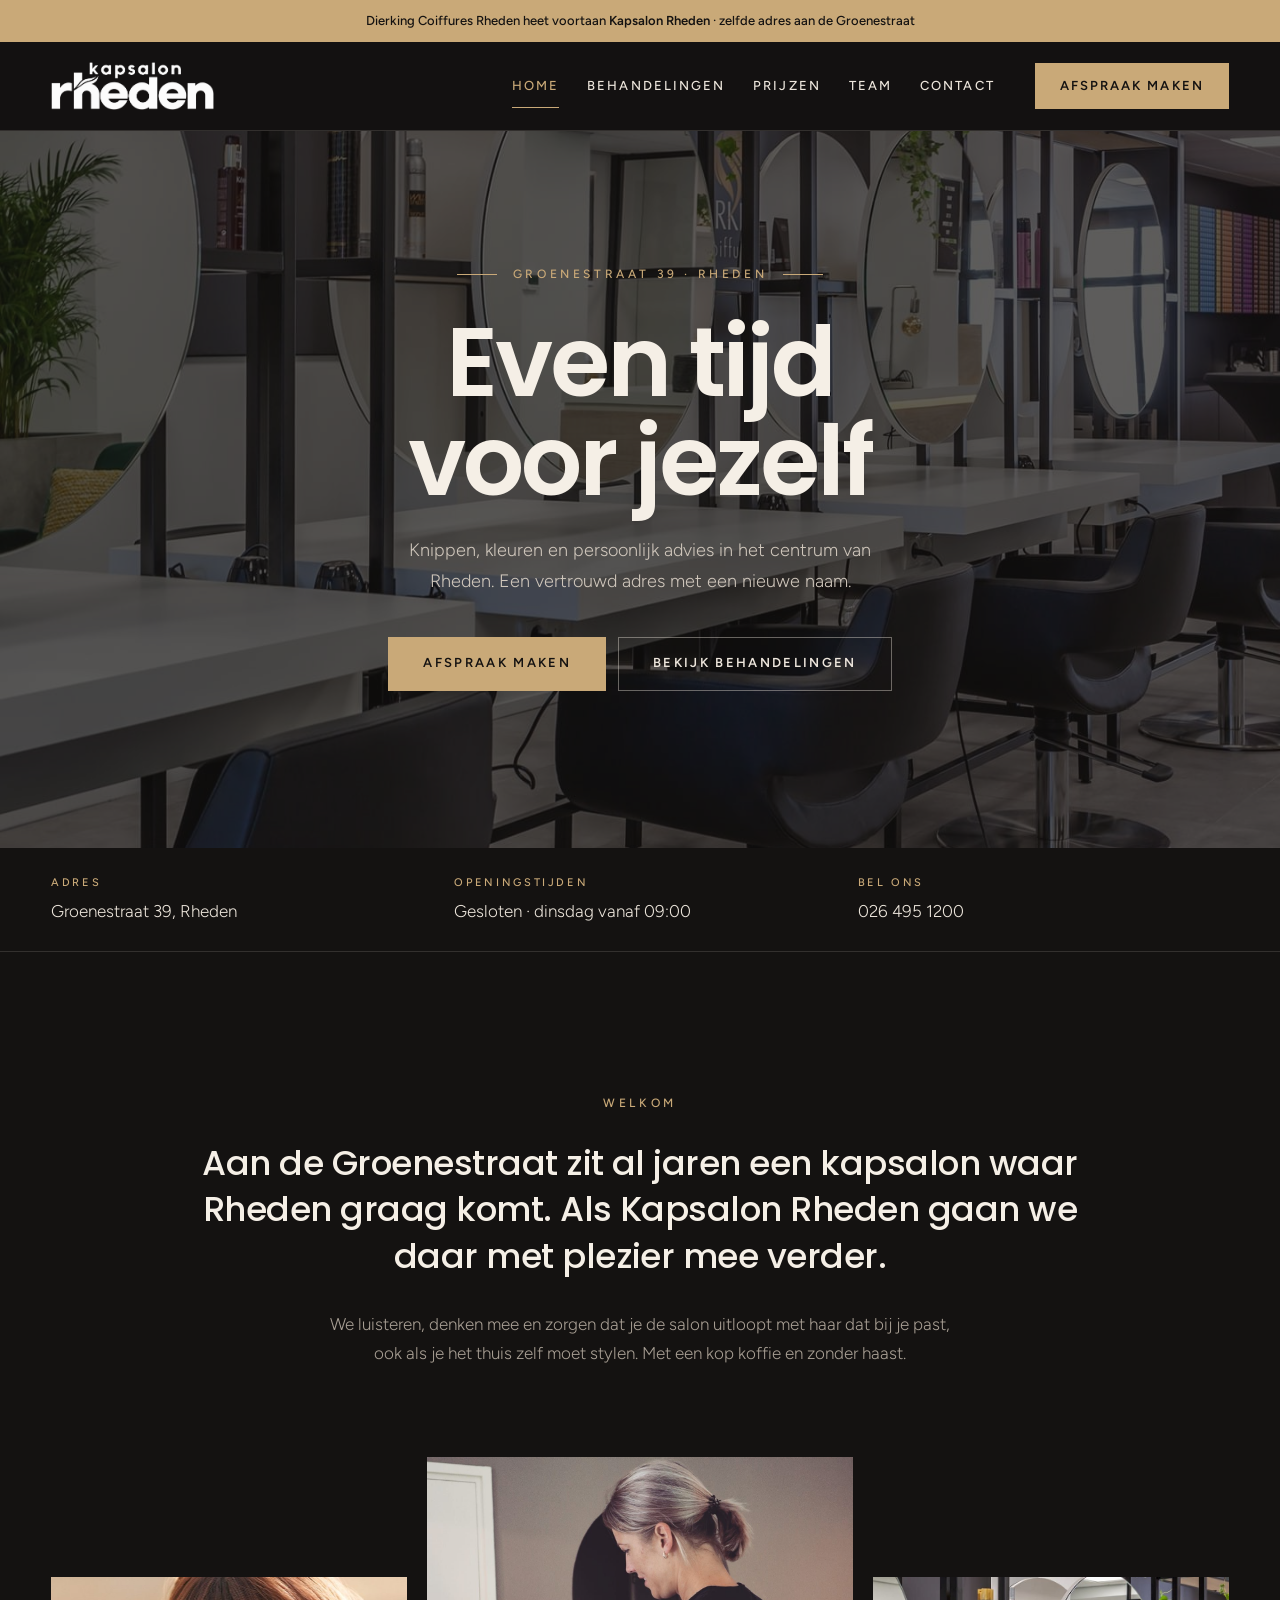
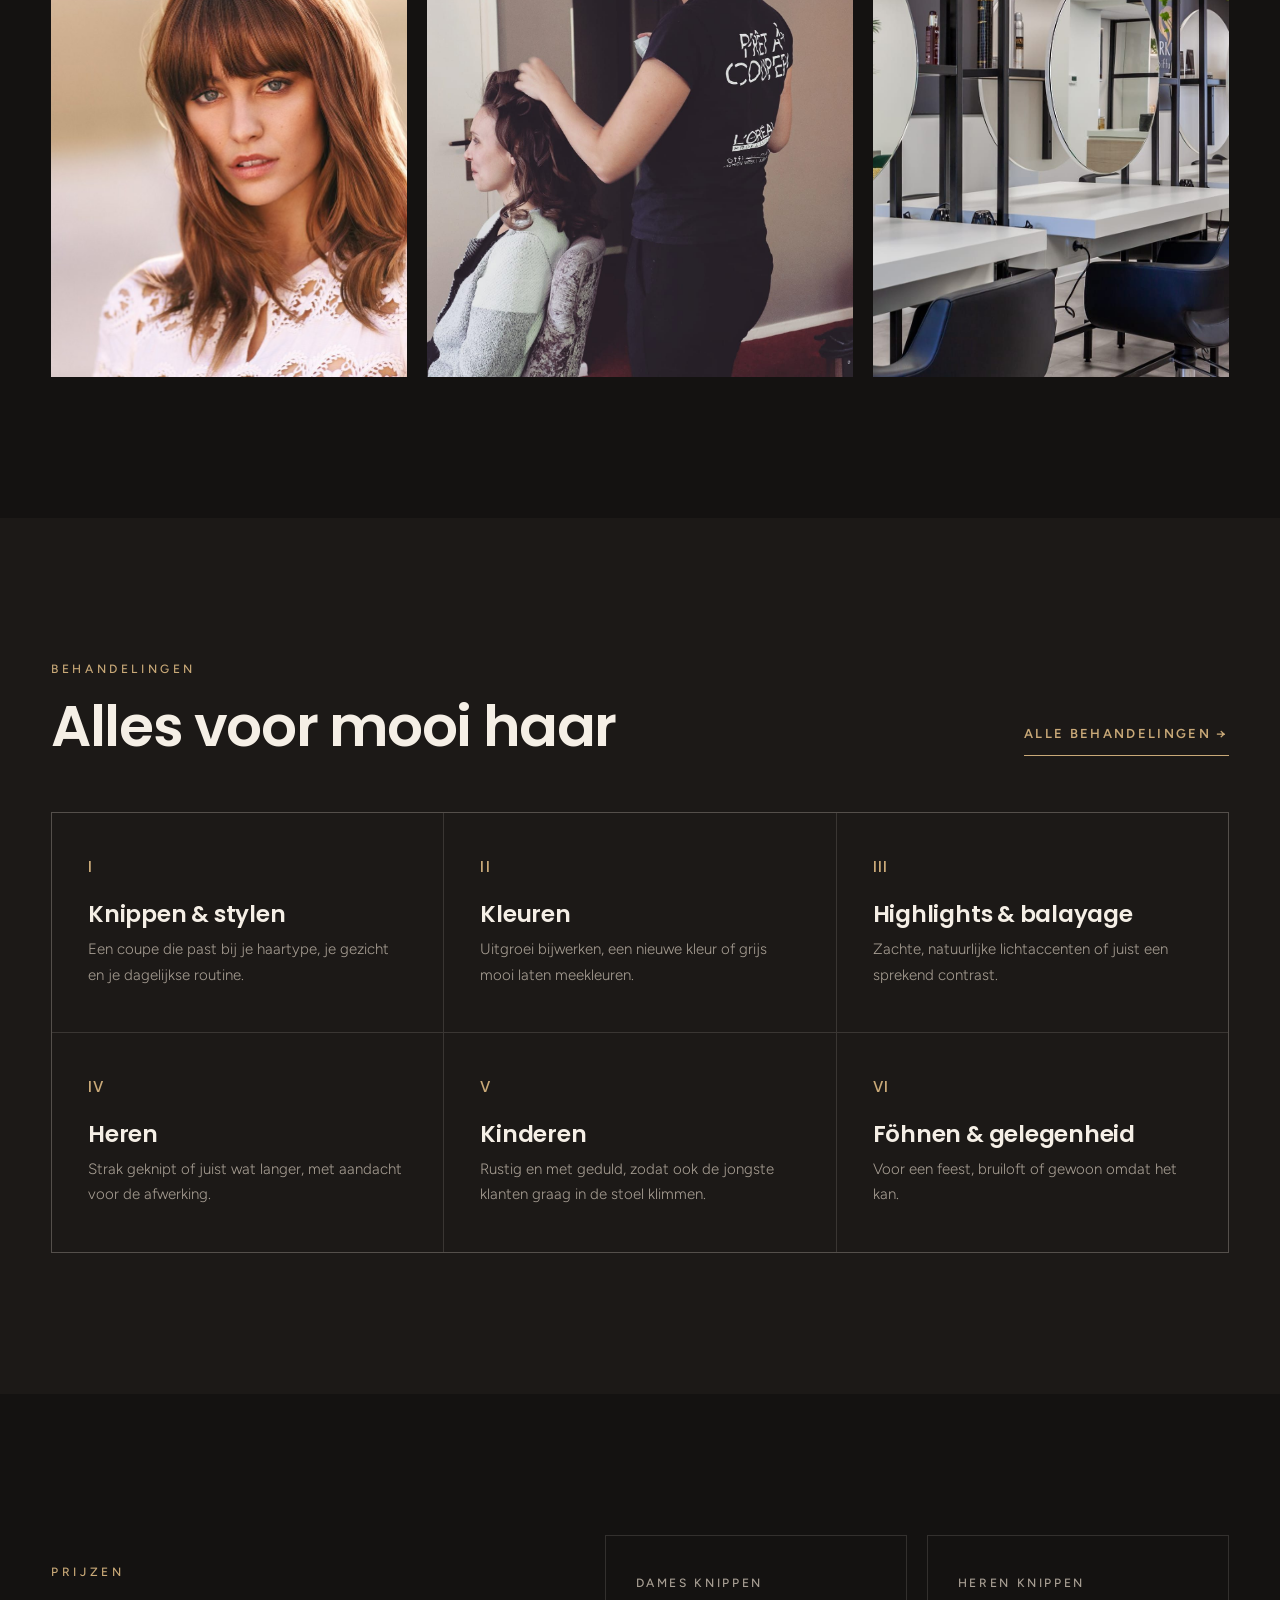
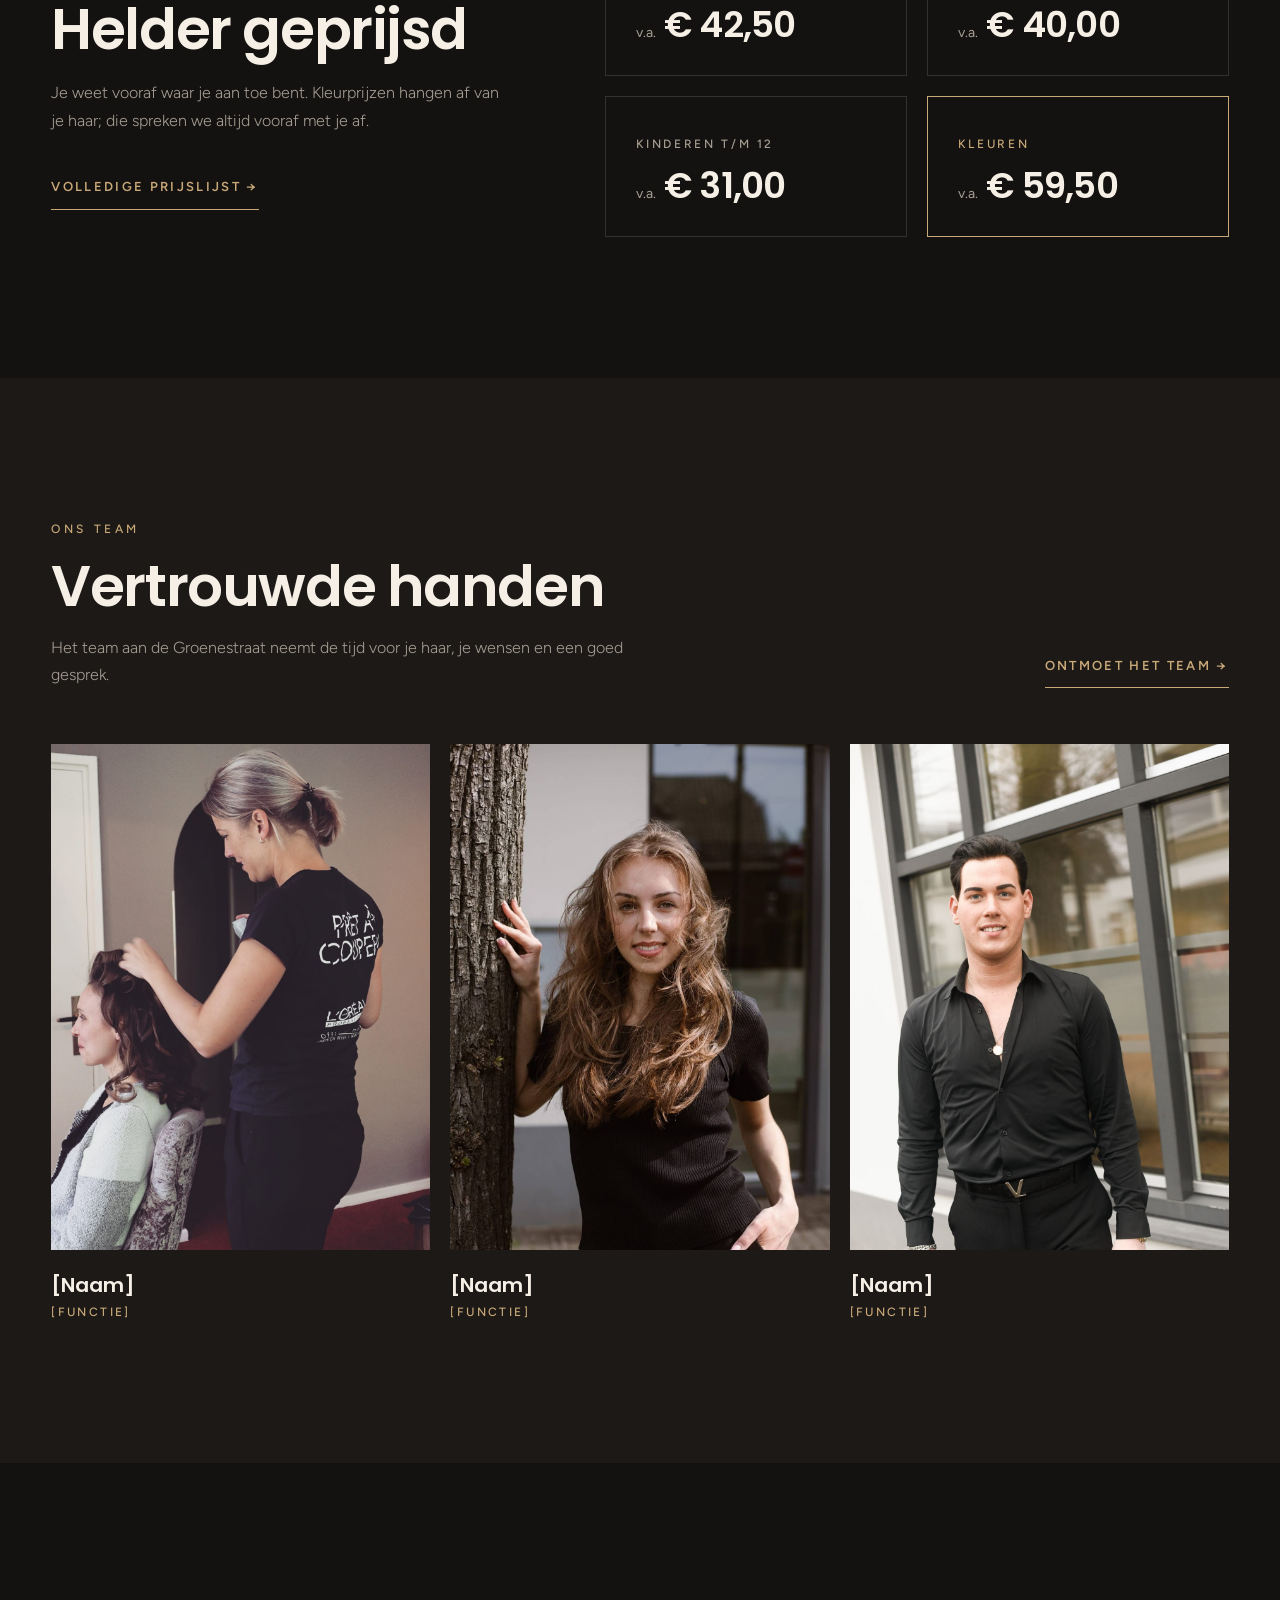
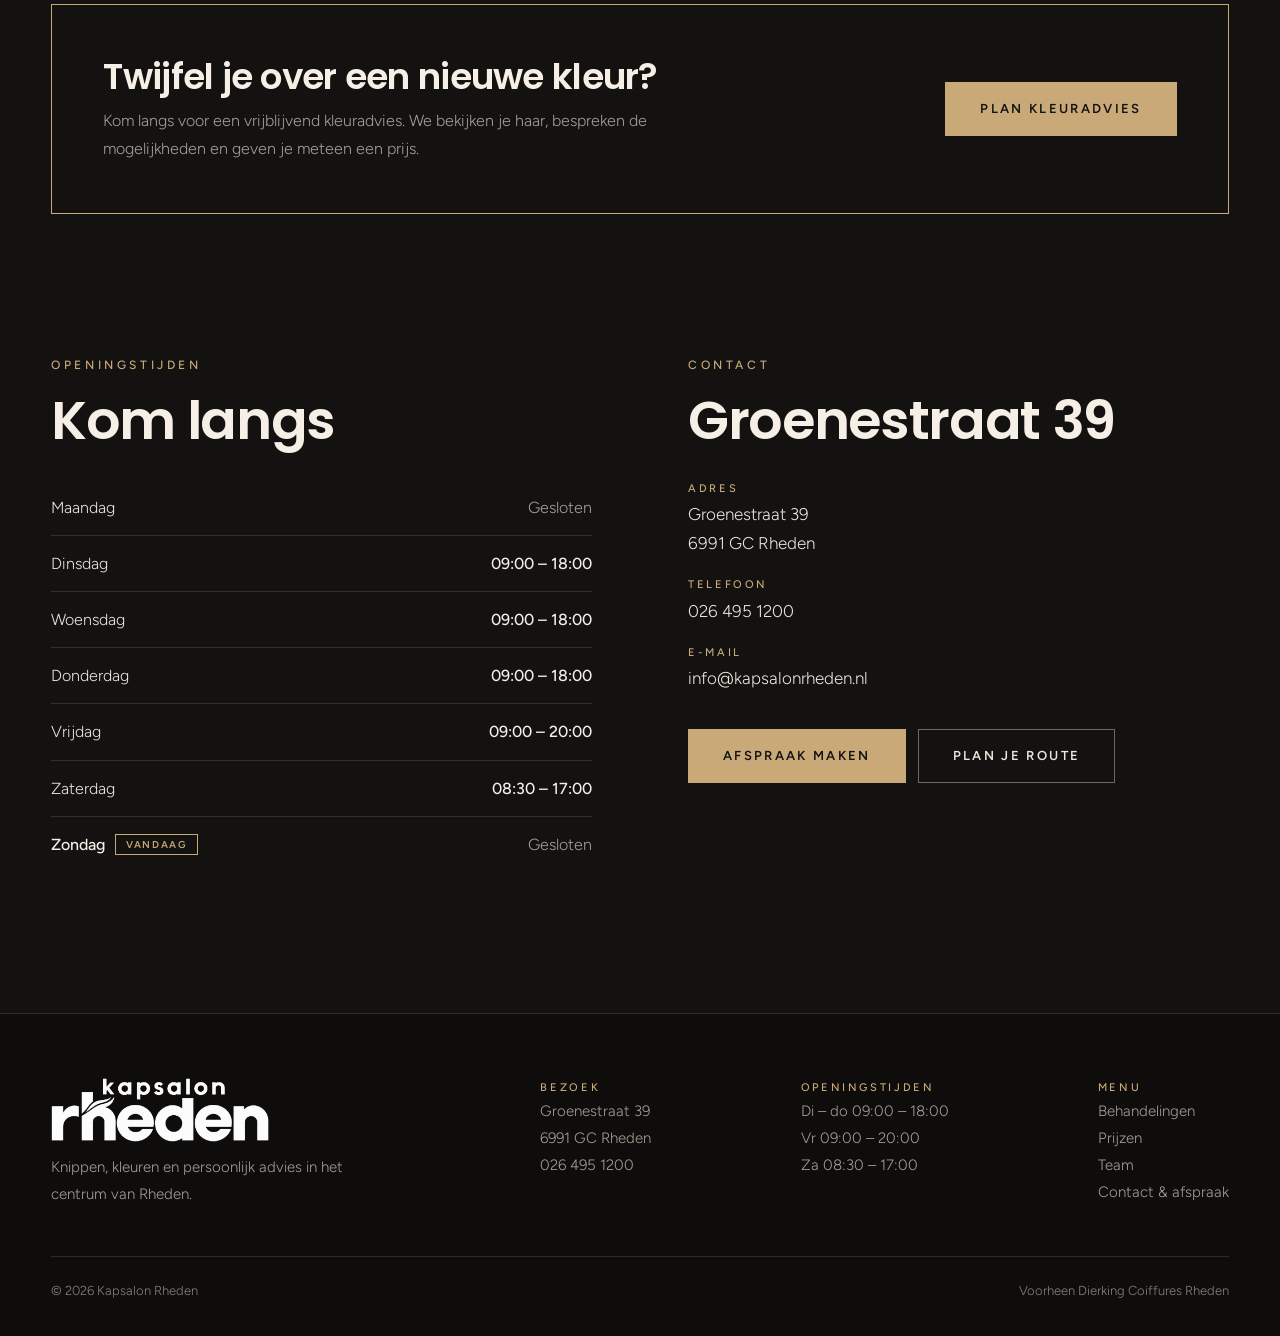
==== commit 97de908c: "Rebuild Kapsalon Rheden site from the new design Replace the first single-page version with the five" ====
--- a/kapsalon-rheden/index.html
+++ b/kapsalon-rheden/index.html
@@ -2,24 +2,29 @@
 <html lang="nl">
 <head>
 <meta charset="UTF-8">
-<meta name="viewport" content="width=device-width, initial-scale=1.0">
-<title>Kapsalon Rheden — Kapper aan de Groenestraat in Rheden</title>
-<meta name="description" content="Kapsalon Rheden aan de Groenestraat 39 in Rheden: knippen, kleuren en persoonlijk haaradvies voor dames, heren en kinderen. Voorheen Dierking Coiffures Rheden.">
-<meta name="theme-color" content="#fbf7f2">
+<meta name="viewport" content="width=device-width, initial-scale=1">
+<title>Kapsalon Rheden · Kapper aan de Groenestraat in Rheden</title>
+<meta name="description" content="Kapsalon Rheden aan de Groenestraat 39: knippen, kleuren en persoonlijk advies voor dames, heren en kinderen. Voorheen Dierking Coiffures Rheden.">
+<meta name="theme-color" content="#141211">
 <meta property="og:type" content="website">
 <meta property="og:title" content="Kapsalon Rheden">
 <meta property="og:description" content="Knippen, kleuren en persoonlijk advies in het centrum van Rheden. Groenestraat 39.">
+<meta property="og:image" content="img/interieur.jpg">
 <meta property="og:locale" content="nl_NL">
-<link rel="icon" href="data:image/svg+xml,%3Csvg xmlns='http://www.w3.org/2000/svg' viewBox='0 0 40 48'%3E%3Cpath d='M0 20a20 20 0 0 1 40 0v28H0z' fill='%23d9b4a2'/%3E%3Ctext x='20' y='36' text-anchor='middle' font-family='Georgia,serif' font-style='italic' font-size='26' fill='%232a201b'%3ER%3C/text%3E%3C/svg%3E">
+<link rel="icon" type="image/png" href="img/favicon.png">
+<link rel="apple-touch-icon" href="img/apple-touch-icon.png">
 <link rel="preconnect" href="https://fonts.googleapis.com">
 <link rel="preconnect" href="https://fonts.gstatic.com" crossorigin>
-<link href="https://fonts.googleapis.com/css2?family=Cormorant+Garamond:ital,wght@0,400;0,500;0,600;1,400;1,500&family=Jost:wght@300;400;500&display=swap" rel="stylesheet">
-<script>document.documentElement.classList.add('js');</script>
+<link href="https://fonts.googleapis.com/css2?family=Figtree:wght@300;400;500;600&family=Poppins:wght@500;600&display=swap" rel="stylesheet">
+<link rel="stylesheet" href="assets/css/style.css">
+<script src="assets/js/main.js" defer></script>
 <script type="application/ld+json">
 {
   "@context": "https://schema.org",
   "@type": "HairSalon",
   "name": "Kapsalon Rheden",
+  "image": "img/interieur.jpg",
+  "logo": "img/logo-kapsalon-rheden.png",
   "telephone": "+31264951200",
   "email": "info@kapsalonrheden.nl",
   "priceRange": "€€",
@@ -37,708 +42,220 @@
   ]
 }
 </script>
-<style>
-:root {
-  --ivory: #fbf7f2;
-  --paper: #fffdfa;
-  --cream: #f4ece2;
-  --sand: #eadccd;
-  --blush: #e6cfc2;
-  --rose: #c99a86;
-  --clay: #a5735f;
-  --clay-deep: #7d5443;
-  --gold-text: #8a6a3a;
-  --espresso: #2a201b;
-  --espresso-2: #211915;
-  --text: #3d312b;
-  --text-soft: #6b5a50;
-  --line: rgba(42,32,27,0.12);
-  --line-light: rgba(251,247,242,0.16);
-  --sage: #7f9a7a;
-  --serif: 'Cormorant Garamond', 'Times New Roman', Georgia, serif;
-  --sans: 'Jost', -apple-system, 'Segoe UI', Helvetica, Arial, sans-serif;
-  --max: 1200px;
-}
-* { margin:0; padding:0; box-sizing:border-box; }
-html { scroll-behavior:smooth; scroll-padding-top:96px; }
-body {
-  font-family:var(--sans); font-weight:300; font-size:17px; line-height:1.7;
-  color:var(--text); background:var(--ivory); overflow-x:hidden;
-  -webkit-font-smoothing:antialiased;
-}
-img { display:block; max-width:100%; }
-a { color:inherit; }
-::selection { background:var(--blush); color:var(--espresso); }
-:focus-visible { outline:2px solid var(--clay); outline-offset:3px; }
-.wrap { max-width:var(--max); margin:0 auto; padding:0 32px; }
-h1, h2, h3 { font-family:var(--serif); font-weight:500; color:var(--espresso); line-height:1.08; letter-spacing:-0.01em; }
-h1 em, h2 em, h3 em { font-style:italic; font-weight:400; color:var(--clay); }
-.hero-facts dd, .price-list .price, .hours td, .visit-list .value, .booking-phone strong { font-variant-numeric:lining-nums; }
-.sr-only { position:absolute; width:1px; height:1px; overflow:hidden; clip:rect(0 0 0 0); white-space:nowrap; }
-
-/* ─── Buttons ─── */
-.btn {
-  display:inline-flex; align-items:center; justify-content:center; gap:10px;
-  padding:15px 30px; border-radius:999px; border:1px solid transparent;
-  font-family:var(--sans); font-size:14px; font-weight:500; letter-spacing:0.06em;
-  text-decoration:none; cursor:pointer; white-space:nowrap;
-  transition:background .25s, color .25s, border-color .25s;
-}
-.btn-dark { background:var(--espresso); color:var(--ivory); }
-.btn-dark:hover { background:var(--clay-deep); }
-.btn-ghost { border-color:rgba(42,32,27,0.25); color:var(--espresso); background:transparent; }
-.btn-ghost:hover { border-color:var(--espresso); background:var(--espresso); color:var(--ivory); }
-.btn-light { background:var(--ivory); color:var(--espresso); }
-.btn-light:hover { background:var(--blush); }
-.btn-sm { padding:10px 22px; font-size:13px; }
-
-/* ─── Eyebrow ─── */
-.eyebrow {
-  display:inline-flex; align-items:center; gap:12px; margin-bottom:22px;
-  font-size:12px; font-weight:500; letter-spacing:0.22em; text-transform:uppercase; color:var(--gold-text);
-}
-.eyebrow::before { content:''; width:28px; height:1px; background:currentColor; }
-.eyebrow.light { color:var(--blush); }
-.center .eyebrow::after { content:''; width:28px; height:1px; background:currentColor; }
-
-/* ─── Notice + Header ─── */
-.notice {
-  background:var(--espresso); color:var(--sand); text-align:center;
-  font-size:13px; letter-spacing:0.02em; padding:10px 20px;
-}
-.notice strong { color:var(--ivory); font-weight:500; }
-.site-header {
-  position:sticky; top:0; z-index:50;
-  background:rgba(251,247,242,0.88); backdrop-filter:saturate(1.2) blur(14px); -webkit-backdrop-filter:saturate(1.2) blur(14px);
-  border-bottom:1px solid transparent; transition:border-color .3s, box-shadow .3s;
-}
-.site-header.scrolled { border-bottom-color:var(--line); box-shadow:0 8px 30px -20px rgba(42,32,27,0.4); }
-.header-inner { display:flex; align-items:center; justify-content:space-between; height:80px; }
-.brand { display:flex; align-items:center; gap:12px; text-decoration:none; }
-.brand-mark {
-  width:38px; height:46px; border-radius:19px 19px 3px 3px; padding-top:6px;
-  display:flex; align-items:center; justify-content:center;
-  background:linear-gradient(170deg, var(--blush), var(--rose));
-  font-family:var(--serif); font-style:italic; font-size:24px; color:var(--espresso);
-}
-.brand-name { font-family:var(--serif); font-size:25px; font-weight:500; color:var(--espresso); letter-spacing:0.01em; }
-.brand-name em { font-style:italic; font-weight:400; color:var(--clay); }
-.nav { display:flex; align-items:center; gap:34px; }
-.nav a:not(.btn) { position:relative; padding:4px 0; font-size:14px; letter-spacing:0.04em; text-decoration:none; color:var(--text); }
-.nav a:not(.btn)::after {
-  content:''; position:absolute; left:0; right:0; bottom:-2px; height:1px; background:var(--clay);
-  transform:scaleX(0); transform-origin:left; transition:transform .3s;
-}
-.nav a:not(.btn):hover::after { transform:scaleX(1); }
-.nav-toggle { display:none; }
-
-/* ─── Hero ─── */
-.hero { position:relative; padding:72px 0 104px; overflow:hidden; }
-.hero::before {
-  content:''; position:absolute; width:760px; height:760px; right:-260px; top:-40px; border-radius:50%;
-  background:radial-gradient(circle, rgba(230,207,194,0.6), transparent 65%); pointer-events:none;
-}
-.hero-grid { position:relative; display:grid; grid-template-columns:1.05fr 0.95fr; gap:72px; align-items:center; }
-.hero h1 { font-size:clamp(48px, 6.4vw, 90px); margin-bottom:28px; }
-.lead { font-size:19px; color:var(--text-soft); max-width:520px; margin-bottom:38px; }
-.hero-actions { display:flex; flex-wrap:wrap; gap:14px; margin-bottom:56px; }
-.hero-facts { display:flex; gap:44px; max-width:540px; padding-top:28px; border-top:1px solid var(--line); }
-.hero-facts dt { font-size:12px; letter-spacing:0.18em; text-transform:uppercase; color:var(--text-soft); margin-bottom:2px; }
-.hero-facts dd { font-family:var(--serif); font-size:27px; color:var(--espresso); }
-.hero-facts dd small { font-family:var(--sans); font-size:13px; color:var(--text-soft); margin-right:4px; }
-.hero-visual { position:relative; height:640px; }
-.hero-visual .arch-lg { position:absolute; right:0; top:0; width:76%; height:92%; }
-.hero-visual .arch-sm { position:absolute; left:0; bottom:0; width:40%; height:44%; border:8px solid var(--ivory); }
-
-/* ─── Arches (photo frames) ─── */
-.arch {
-  position:relative; overflow:hidden; border-radius:999px 999px 20px 20px;
-  background:linear-gradient(165deg, #f1e3d8 0%, #ddbfad 52%, #c39886 100%);
-}
-.arch.tone-2 { background:linear-gradient(195deg, #efe4d6 0%, #d8c1a6 55%, #b8957a 100%); }
-.arch.tone-3 { background:linear-gradient(150deg, #e9d3c9 0%, #cfa797 55%, #a8786a 100%); }
-.arch-art { position:absolute; inset:0; width:100%; height:100%; }
-.arch img { position:absolute; inset:0; width:100%; height:100%; object-fit:cover; }
-
-.status-card {
-  position:absolute; left:4%; top:16%; z-index:2;
-  display:flex; align-items:center; gap:14px; padding:16px 22px 16px 18px; border-radius:16px;
-  background:var(--paper); box-shadow:0 24px 50px -24px rgba(42,32,27,0.45);
-}
-.status-dot { position:relative; width:10px; height:10px; border-radius:50%; background:var(--rose); flex-shrink:0; }
-.status-dot.open { background:var(--sage); }
-.status-dot.open::after {
-  content:''; position:absolute; inset:-5px; border-radius:50%; border:1px solid var(--sage);
-  animation:pulse 2.2s ease-out infinite;
-}
-.status-dot.later { background:#c9a46a; }
-@keyframes pulse { from { opacity:0.9; transform:scale(0.6); } to { opacity:0; transform:scale(1.6); } }
-.status-title { font-family:var(--serif); font-size:21px; font-weight:600; color:var(--espresso); line-height:1.15; }
-.status-sub { font-size:13px; color:var(--text-soft); line-height:1.4; }
-
-/* ─── Ribbon ─── */
-.ribbon { overflow:hidden; padding:22px 0; border-top:1px solid var(--line); border-bottom:1px solid var(--line); }
-.ribbon-track { display:flex; width:max-content; animation:ribbon 46s linear infinite; }
-.ribbon-track span { padding-right:40px; font-family:var(--serif); font-style:italic; font-size:30px; color:var(--espresso); white-space:nowrap; }
-.ribbon-track i { padding-right:40px; align-self:center; font-style:normal; font-size:14px; color:var(--rose); }
-@keyframes ribbon { to { transform:translateX(-50%); } }
-
-/* ─── Sections ─── */
-.section { padding:128px 0; }
-.section-head { max-width:660px; margin-bottom:64px; }
-.section-head.center { margin-left:auto; margin-right:auto; text-align:center; }
-h2 { font-size:clamp(40px, 4.6vw, 62px); margin-bottom:22px; }
-.section-head p:not(.eyebrow) { font-size:18px; color:var(--text-soft); }
-
-/* ─── About ─── */
-.about-grid { display:grid; grid-template-columns:0.9fr 1.1fr; gap:104px; align-items:center; }
-.about-visual { position:relative; }
-.about-visual .arch { aspect-ratio:4 / 5; }
-.about-badge {
-  position:absolute; right:-36px; bottom:56px; width:156px; height:156px; border-radius:50%;
-  display:flex; align-items:center; justify-content:center; background:var(--espresso);
-}
-.about-badge svg { position:absolute; inset:0; width:100%; height:100%; animation:spin 30s linear infinite; }
-.about-badge text { font-family:var(--sans); font-size:12.5px; font-weight:500; letter-spacing:0.18em; fill:var(--sand); text-transform:uppercase; }
-.about-badge span { font-family:var(--serif); font-style:italic; font-size:44px; color:var(--blush); line-height:1; }
-@keyframes spin { to { transform:rotate(360deg); } }
-.about-copy > p:not(.eyebrow) { font-size:18px; color:var(--text-soft); margin-bottom:18px; }
-.pillars { display:grid; gap:26px; margin-top:44px; }
-.pillar { display:grid; grid-template-columns:54px 1fr; gap:18px; padding-top:26px; border-top:1px solid var(--line); }
-.pillar-num { font-family:var(--serif); font-style:italic; font-size:32px; line-height:1; color:var(--rose); }
-.pillar h3 { font-size:27px; margin-bottom:6px; }
-.pillar p { color:var(--text-soft); }
-
-/* ─── Services ─── */
-.services { background:var(--cream); }
-.service-grid {
-  display:grid; grid-template-columns:repeat(3, 1fr); gap:1px;
-  background:var(--line); border:1px solid var(--line); border-radius:28px; overflow:hidden;
-}
-.service { background:var(--cream); padding:46px 40px 50px; transition:background .35s; }
-.service:hover { background:var(--ivory); }
-.service-icon {
-  width:54px; height:54px; margin-bottom:28px; border-radius:50%;
-  display:flex; align-items:center; justify-content:center;
-  border:1px solid rgba(165,115,95,0.35); color:var(--clay);
-}
-.service-icon svg { width:24px; height:24px; fill:none; stroke:currentColor; stroke-width:1.3; stroke-linecap:round; stroke-linejoin:round; }
-.service h3 { font-size:29px; margin-bottom:10px; }
-.service p { font-size:16px; color:var(--text-soft); }
-
-/* ─── Prices ─── */
-.price-grid { display:grid; grid-template-columns:repeat(2, 1fr); gap:28px; }
-.price-card { padding:44px 44px 38px; border:1px solid var(--line); border-radius:24px; background:var(--paper); }
-.price-card-head { display:flex; align-items:baseline; justify-content:space-between; gap:16px; margin-bottom:22px; padding-bottom:18px; border-bottom:1px solid var(--line); }
-.price-card h3 { font-size:34px; }
-.price-card-head span { font-size:12px; letter-spacing:0.16em; text-transform:uppercase; color:var(--text-soft); }
-.price-list { list-style:none; }
-.price-list li { display:flex; align-items:baseline; padding:11px 0; }
-.price-list .item { color:var(--text); }
-.price-list .dots { flex:1; min-width:24px; margin:0 12px; border-bottom:1px dotted rgba(42,32,27,0.3); transform:translateY(-5px); }
-.price-list .price { font-family:var(--serif); font-size:22px; font-weight:500; color:var(--espresso); white-space:nowrap; }
-.price-list .price small { font-family:var(--sans); font-size:12px; font-weight:400; color:var(--text-soft); margin-right:4px; }
-.price-advice {
-  grid-column:1 / -1; display:flex; align-items:center; justify-content:space-between; gap:32px;
-  padding:40px 48px; border-radius:24px; background:linear-gradient(120deg, var(--blush), var(--sand));
-}
-.price-advice h3 { font-size:32px; margin-bottom:6px; }
-.price-advice p { color:var(--text); max-width:560px; }
-.price-footnote { margin-top:28px; text-align:center; font-size:14px; color:var(--text-soft); }
-
-/* ─── Contact / hours ─── */
-.contact { background:var(--cream); }
-.contact-grid { display:grid; grid-template-columns:1fr 1fr; gap:28px; align-items:stretch; }
-.hours-card, .visit-card { border-radius:28px; padding:56px; }
-.hours-card { background:var(--paper); border:1px solid var(--line); }
-.hours { width:100%; border-collapse:collapse; margin-top:12px; }
-.hours th, .hours td { padding:15px 0; border-bottom:1px solid var(--line); font-size:16px; text-align:left; }
-.hours th { font-weight:400; color:var(--text); }
-.hours td { text-align:right; font-family:var(--serif); font-size:21px; font-weight:500; color:var(--espresso); }
-.hours tr.closed td { font-family:var(--sans); font-size:15px; font-weight:300; color:var(--text-soft); }
-.hours tr:last-child th, .hours tr:last-child td { border-bottom:0; }
-.hours tr.today th { font-weight:500; color:var(--espresso); }
-.hours tr.today th::after {
-  content:'Vandaag'; display:inline-block; margin-left:10px; padding:2px 10px; border-radius:999px; vertical-align:2px;
-  background:var(--blush); font-size:11px; font-weight:500; letter-spacing:0.12em; text-transform:uppercase; color:var(--clay-deep);
-}
-.visit-card { position:relative; overflow:hidden; display:flex; flex-direction:column; background:var(--espresso); color:var(--sand); }
-.visit-card > * { position:relative; }
-.visit-card .visit-art { position:absolute; left:0; right:0; bottom:0; width:100%; height:60%; opacity:0.22; pointer-events:none; }
-.visit-card h2 { color:var(--ivory); }
-.visit-card h2 em { color:var(--rose); }
-.visit-list { list-style:none; margin:12px 0 40px; }
-.visit-list li { display:grid; grid-template-columns:120px 1fr; gap:16px; padding:16px 0; border-bottom:1px solid var(--line-light); }
-.visit-list li:last-child { border-bottom:0; }
-.visit-list .label { font-size:12px; letter-spacing:0.18em; text-transform:uppercase; color:var(--rose); padding-top:4px; }
-.visit-list .value { font-family:var(--serif); font-size:23px; line-height:1.35; color:var(--ivory); }
-.visit-list a { text-decoration:none; border-bottom:1px solid rgba(251,247,242,0.3); transition:border-color .25s; }
-.visit-list a:hover { border-color:var(--ivory); }
-.visit-actions { margin-top:auto; display:flex; flex-wrap:wrap; gap:12px; }
-.visit-card .btn-ghost { border-color:rgba(251,247,242,0.3); color:var(--ivory); }
-.visit-card .btn-ghost:hover { background:var(--ivory); color:var(--espresso); border-color:var(--ivory); }
-
-/* ─── Booking ─── */
-.booking { background:var(--espresso-2); color:var(--sand); }
-.booking-grid { display:grid; grid-template-columns:0.9fr 1.1fr; gap:96px; align-items:start; }
-.booking h2 { color:var(--ivory); }
-.booking h2 em { color:var(--rose); }
-.booking-copy > p:not(.eyebrow) { font-size:18px; color:rgba(234,220,205,0.8); margin-bottom:40px; max-width:440px; }
-.booking-phone { display:inline-flex; flex-direction:column; text-decoration:none; }
-.booking-phone span { font-size:12px; letter-spacing:0.2em; text-transform:uppercase; color:var(--rose); }
-.booking-phone strong { font-family:var(--serif); font-size:40px; font-weight:500; color:var(--ivory); border-bottom:1px solid rgba(251,247,242,0.25); transition:border-color .25s; }
-.booking-phone:hover strong { border-color:var(--ivory); }
-.booking-form { display:grid; grid-template-columns:1fr 1fr; gap:26px 28px; padding:48px; border-radius:28px; border:1px solid var(--line-light); background:rgba(251,247,242,0.03); }
-.form-field { display:flex; flex-direction:column; gap:8px; }
-.form-field.full { grid-column:1 / -1; }
-.form-field label { font-size:12px; font-weight:500; letter-spacing:0.16em; text-transform:uppercase; color:var(--blush); }
-.form-field input, .form-field select, .form-field textarea {
-  width:100%; padding:12px 0; border:0; border-bottom:1px solid rgba(251,247,242,0.28); border-radius:0;
-  background:transparent; color:var(--ivory); font-family:var(--sans); font-size:17px; font-weight:300;
-  transition:border-color .25s;
-}
-.form-field select {
-  appearance:none; cursor:pointer; padding-right:28px;
-  background-image:url("data:image/svg+xml,%3Csvg xmlns='http://www.w3.org/2000/svg' width='12' height='12' viewBox='0 0 12 12'%3E%3Cpath fill='none' stroke='%23e6cfc2' stroke-width='1.3' d='M2 4.5l4 4 4-4'/%3E%3C/svg%3E");
-  background-repeat:no-repeat; background-position:right 4px center;
-}
-.form-field select option { color:var(--espresso); }
-.form-field textarea { resize:vertical; min-height:96px; line-height:1.6; }
-.form-field input::placeholder, .form-field textarea::placeholder { color:rgba(234,220,205,0.4); }
-.form-field input:focus, .form-field select:focus, .form-field textarea:focus { outline:none; border-bottom-color:var(--rose); }
-.form-actions { grid-column:1 / -1; display:flex; align-items:center; gap:24px; flex-wrap:wrap; margin-top:6px; }
-.form-note { flex:1; min-width:220px; font-size:14px; line-height:1.55; color:rgba(234,220,205,0.7); }
-
-/* ─── Footer ─── */
-.site-footer { background:var(--espresso-2); color:rgba(234,220,205,0.75); border-top:1px solid var(--line-light); padding:56px 0 40px; font-size:15px; }
-.footer-grid { display:flex; justify-content:space-between; gap:40px; flex-wrap:wrap; }
-.site-footer .brand-name { color:var(--ivory); }
-.site-footer .brand-name em { color:var(--rose); }
-.footer-col p { line-height:1.8; }
-.footer-col a { text-decoration:none; }
-.footer-col a:hover { color:var(--ivory); }
-.footer-nav { display:flex; flex-direction:column; gap:6px; }
-.footer-bottom { margin-top:44px; padding-top:24px; border-top:1px solid var(--line-light); font-size:13px; color:rgba(234,220,205,0.55); display:flex; justify-content:space-between; gap:16px; flex-wrap:wrap; }
-
-/* ─── Mobile action bar ─── */
-.mobile-bar { display:none; }
-
-/* ─── Reveal ─── */
-.js .reveal { opacity:0; transform:translateY(26px); transition:opacity .9s ease, transform .9s ease; }
-.js .reveal.in { opacity:1; transform:none; }
-
-@media (prefers-reduced-motion: reduce) {
-  html { scroll-behavior:auto; }
-  .ribbon-track, .about-badge svg, .status-dot.open::after { animation:none; }
-  .js .reveal { opacity:1; transform:none; transition:none; }
-}
-
-/* ─── Responsive ─── */
-@media (max-width: 1080px) {
-  .hero-grid { gap:48px; }
-  .about-grid, .booking-grid { gap:64px; }
-  .hours-card, .visit-card { padding:44px; }
-  .service { padding:40px 32px 44px; }
-}
-@media (max-width: 900px) {
-  .nav-toggle {
-    display:flex; flex-direction:column; justify-content:center; gap:6px;
-    width:44px; height:44px; background:none; border:0; cursor:pointer;
-  }
-  .nav-toggle span { display:block; width:24px; height:1.5px; margin:0 auto; background:var(--espresso); transition:transform .3s; }
-  .nav-toggle[aria-expanded="true"] span:first-child { transform:translateY(3.75px) rotate(45deg); }
-  .nav-toggle[aria-expanded="true"] span:last-child { transform:translateY(-3.75px) rotate(-45deg); }
-  .nav {
-    display:none; position:absolute; top:100%; left:0; right:0;
-    flex-direction:column; align-items:stretch; gap:0; padding:8px 32px 28px;
-    background:var(--ivory); border-bottom:1px solid var(--line); box-shadow:0 20px 30px -24px rgba(42,32,27,0.4);
-  }
-  .nav.open { display:flex; }
-  .nav a:not(.btn) { padding:15px 0; border-bottom:1px solid var(--line); font-size:16px; }
-  .nav a:not(.btn)::after { display:none; }
-  .nav .btn { margin-top:20px; padding:15px 30px; font-size:14px; }
-
-  .hero { padding:48px 0 80px; }
-  .hero-grid, .about-grid, .contact-grid, .booking-grid { grid-template-columns:1fr; }
-  .hero-visual { height:520px; max-width:560px; width:100%; margin:0 auto; }
-  .about-visual { max-width:440px; margin:0 auto; width:100%; }
-  .about-badge { right:-12px; }
-  .service-grid { grid-template-columns:repeat(2, 1fr); }
-  .section { padding:96px 0; }
-}
-@media (max-width: 640px) {
-  body { font-size:16px; padding-bottom:76px; }
-  .wrap { padding:0 20px; }
-  .nav { padding:8px 20px 24px; }
-  .notice { font-size:12px; padding:9px 16px; }
-  .header-inner { height:68px; }
-  .brand-name { font-size:22px; }
-  .brand-mark { width:32px; height:39px; font-size:20px; }
-  .hero h1 { font-size:46px; }
-  .lead { font-size:17px; }
-  .hero-actions { margin-bottom:44px; }
-  .hero-actions .btn { flex:1 1 100%; }
-  .hero-facts { gap:20px; justify-content:space-between; }
-  .hero-facts dd { font-size:23px; }
-  .hero-visual { height:420px; }
-  .hero-visual .arch-lg { width:82%; }
-  .status-card { left:0; top:auto; bottom:47%; padding:12px 16px 12px 14px; }
-  .status-title { font-size:18px; }
-  .ribbon-track span { font-size:24px; }
-  .section { padding:80px 0; }
-  .section-head { margin-bottom:44px; }
-  .section-head p:not(.eyebrow), .about-copy > p:not(.eyebrow), .booking-copy > p:not(.eyebrow) { font-size:16px; }
-  .about-grid { gap:56px; }
-  .about-badge { width:120px; height:120px; right:-4px; bottom:32px; }
-  .about-badge text { font-size:12px; }
-  .about-badge span { font-size:34px; }
-  .service-grid { grid-template-columns:1fr; border-radius:22px; }
-  .service { padding:34px 26px 38px; }
-  .price-grid { grid-template-columns:1fr; gap:20px; }
-  .price-card { padding:30px 24px 26px; }
-  .price-card h3 { font-size:30px; }
-  .price-list .item { font-size:15px; }
-  .price-list .price { font-size:20px; }
-  .price-advice { flex-direction:column; align-items:flex-start; padding:32px 26px; gap:20px; }
-  .hours-card, .visit-card { padding:34px 24px; border-radius:22px; }
-  .visit-list li { grid-template-columns:1fr; gap:4px; }
-  .visit-list .value { font-size:21px; }
-  .booking-grid { gap:48px; }
-  .booking-phone strong { font-size:32px; }
-  .booking-form { grid-template-columns:1fr; padding:30px 22px; gap:22px; border-radius:22px; }
-  .form-actions .btn { width:100%; }
-
-  .mobile-bar {
-    display:flex; gap:10px; position:fixed; left:0; right:0; bottom:0; z-index:60;
-    padding:12px 16px calc(12px + env(safe-area-inset-bottom));
-    background:rgba(251,247,242,0.94); backdrop-filter:blur(12px); -webkit-backdrop-filter:blur(12px);
-    border-top:1px solid var(--line);
-  }
-  .mobile-bar .btn { flex:1; padding:13px 16px; }
-}
-</style>
 </head>
 <body>
-
-<!-- Gedeelde decoratie voor de fotokaders: zichtbaar zolang er geen foto in img/ staat -->
-<svg width="0" height="0" style="position:absolute" aria-hidden="true" focusable="false">
-  <defs>
-    <g id="strands" fill="none" stroke="#fff" stroke-width="1.1" stroke-linecap="round">
-      <path d="M-60 150 C 80 40, 210 320, 460 190" stroke-opacity=".55"/>
-      <path d="M-60 178 C 80 68, 210 348, 460 218" stroke-opacity=".45"/>
-      <path d="M-60 206 C 80 96, 210 376, 460 246" stroke-opacity=".38"/>
-      <path d="M-60 234 C 80 124, 210 404, 460 274" stroke-opacity=".3"/>
-      <path d="M-60 262 C 80 152, 210 432, 460 302" stroke-opacity=".22"/>
-      <path d="M-60 420 C 110 520, 250 300, 460 410" stroke-opacity=".4"/>
-      <path d="M-60 448 C 110 548, 250 328, 460 438" stroke-opacity=".32"/>
-      <path d="M-60 476 C 110 576, 250 356, 460 466" stroke-opacity=".24"/>
-      <path d="M-60 504 C 110 604, 250 384, 460 494" stroke-opacity=".16"/>
-    </g>
-  </defs>
-</svg>
-
-<div class="notice">
-  Dierking Coiffures Rheden heet voortaan <strong>Kapsalon Rheden</strong>. Je vindt ons op hetzelfde adres aan de Groenestraat.
-</div>
-
-<header class="site-header" id="top">
+<a class="skip-link" href="#main">Naar de inhoud</a>
+
+<div class="notice">Dierking Coiffures Rheden heet voortaan <strong>Kapsalon Rheden</strong> · zelfde adres aan de Groenestraat</div>
+
+<header class="site-header">
   <div class="wrap header-inner">
-    <a href="#top" class="brand" aria-label="Kapsalon Rheden, naar boven">
-      <span class="brand-mark" aria-hidden="true">R</span>
-      <span class="brand-name">Kapsalon <em>Rheden</em></span>
-    </a>
-    <nav class="nav" id="nav" aria-label="Hoofdmenu">
-      <a href="#over">Over ons</a>
-      <a href="#behandelingen">Behandelingen</a>
-      <a href="#prijzen">Prijzen</a>
-      <a href="#contact">Openingstijden</a>
-      <a href="#afspraak" class="btn btn-dark btn-sm">Afspraak maken</a>
+    <a class="brand" href="index.html"><img src="img/logo-kapsalon-rheden.png" alt="Kapsalon Rheden" width="163" height="48"></a>
+    <button class="nav-toggle" type="button" aria-expanded="false" aria-controls="site-nav"><span class="sr-only">Menu openen</span><span class="bar"></span><span class="bar"></span></button>
+    <nav class="nav" id="site-nav" aria-label="Hoofdmenu">
+      <ul class="nav-links">
+        <li><a href="index.html" aria-current="page">Home</a></li>
+        <li><a href="behandelingen.html">Behandelingen</a></li>
+        <li><a href="prijzen.html">Prijzen</a></li>
+        <li><a href="team.html">Team</a></li>
+        <li><a href="contact.html">Contact</a></li>
+      </ul>
+      <a class="btn btn-accent btn-sm" href="contact.html#afspraak">Afspraak maken</a>
     </nav>
-    <button class="nav-toggle" type="button" aria-expanded="false" aria-controls="nav" aria-label="Menu openen">
-      <span></span><span></span>
-    </button>
   </div>
 </header>
 
-<main>
-
-  <!-- ─── Hero ─── -->
+<main id="main">
+
   <section class="hero">
-    <div class="wrap hero-grid">
-      <div class="hero-copy reveal">
-        <p class="eyebrow">Groenestraat 39 · Rheden</p>
-        <h1>Mooi haar,<br><em>met aandacht</em><br>gemaakt.</h1>
-        <p class="lead">Jouw kapsalon in het centrum van Rheden. Voor een frisse coupe, een nieuwe kleur of gewoon een eerlijk advies: we nemen de tijd voor je.</p>
-        <div class="hero-actions">
-          <a href="#afspraak" class="btn btn-dark">Afspraak maken</a>
-          <a href="tel:+31264951200" class="btn btn-ghost">Bel 026 495 1200</a>
-        </div>
-        <dl class="hero-facts">
-          <div><dt>Dames</dt><dd><small>v.a.</small>€ 42,50</dd></div>
-          <div><dt>Heren</dt><dd><small>v.a.</small>€ 40,00</dd></div>
-          <div><dt>Kinderen</dt><dd><small>v.a.</small>€ 31,00</dd></div>
-        </dl>
-      </div>
-
-      <div class="hero-visual reveal">
-        <div class="arch arch-lg">
-          <svg class="arch-art" viewBox="0 0 400 600" preserveAspectRatio="xMidYMid slice" aria-hidden="true"><use href="#strands"/></svg>
-          <img src="img/hero.jpg" alt="Interieur van Kapsalon Rheden" onerror="this.remove()">
-        </div>
-        <div class="arch arch-sm tone-3">
-          <svg class="arch-art" viewBox="0 0 400 600" preserveAspectRatio="xMidYMid slice" aria-hidden="true"><use href="#strands"/></svg>
-          <img src="img/detail.jpg" alt="Kapper aan het werk in de salon" loading="lazy" onerror="this.remove()">
-        </div>
-        <div class="status-card" aria-live="polite">
-          <span class="status-dot" id="status-dot"></span>
-          <div>
-            <p class="status-title" id="status-title">Dinsdag t/m zaterdag</p>
-            <p class="status-sub" id="status-sub">Vrijdag koopavond tot 20:00</p>
-          </div>
-        </div>
-      </div>
-    </div>
-  </section>
-
-  <div class="ribbon" aria-hidden="true">
-    <div class="ribbon-track">
-      <span>Knippen</span><i>✦</i><span>Kleuren</span><i>✦</i><span>Highlights</span><i>✦</i><span>Balayage</span><i>✦</i><span>Föhnen</span><i>✦</i><span>Heren</span><i>✦</i><span>Kinderen</span><i>✦</i><span>Persoonlijk advies</span><i>✦</i>
-      <span>Knippen</span><i>✦</i><span>Kleuren</span><i>✦</i><span>Highlights</span><i>✦</i><span>Balayage</span><i>✦</i><span>Föhnen</span><i>✦</i><span>Heren</span><i>✦</i><span>Kinderen</span><i>✦</i><span>Persoonlijk advies</span><i>✦</i>
+    <img class="hero-bg" src="img/interieur.jpg" alt="" width="1440" height="960" fetchpriority="high">
+    <span class="eyebrow hero-eyebrow">Groenestraat 39 · Rheden</span>
+    <h1>Even tijd<br>voor jezelf</h1>
+    <p>Knippen, kleuren en persoonlijk advies in het centrum van Rheden. Een vertrouwd adres met een nieuwe naam.</p>
+    <div class="btn-row">
+      <a class="btn btn-accent" href="contact.html#afspraak">Afspraak maken</a>
+      <a class="btn btn-ghost" href="behandelingen.html">Bekijk behandelingen</a>
+    </div>
+  </section>
+
+  <div class="info-strip">
+    <div class="wrap">
+      <div class="item">
+        <span class="label">Adres</span>
+        <span class="value">Groenestraat 39, Rheden</span>
+      </div>
+      <div class="item">
+        <span class="label">Openingstijden</span>
+        <span class="value" data-open-status>Di t/m za · vrijdag tot 20:00</span>
+      </div>
+      <div class="item">
+        <span class="label">Bel ons</span>
+        <a class="value" href="tel:+31264951200">026 495 1200</a>
+      </div>
     </div>
   </div>
 
-  <!-- ─── Over ons ─── -->
-  <section class="section" id="over">
-    <div class="wrap about-grid">
-      <div class="about-visual reveal">
-        <div class="arch tone-2">
-          <svg class="arch-art" viewBox="0 0 400 600" preserveAspectRatio="xMidYMid slice" aria-hidden="true"><use href="#strands"/></svg>
-          <img src="img/salon.jpg" alt="De salon aan de Groenestraat in Rheden" loading="lazy" onerror="this.remove()">
-        </div>
-        <div class="about-badge" aria-hidden="true">
-          <svg viewBox="0 0 200 200">
-            <defs><path id="badge-circle" d="M100,100 m-74,0 a74,74 0 1,1 148,0 a74,74 0 1,1 -148,0"/></defs>
-            <text><textPath href="#badge-circle" textLength="462" lengthAdjust="spacing">Kapsalon Rheden ✦ Groenestraat 39 ✦</textPath></text>
-          </svg>
-          <span>R</span>
-        </div>
-      </div>
-
-      <div class="about-copy reveal">
-        <p class="eyebrow">Over ons</p>
-        <h2>Een vertrouwd adres, <em>een nieuwe naam</em></h2>
-        <p>Aan de Groenestraat zit al jaren een kapsalon waar Rheden graag komt. Als Kapsalon Rheden gaan we daar met plezier mee verder: dezelfde plek in het dorp, met een frisse uitstraling en dezelfde liefde voor het vak.</p>
-        <p>Bij ons zit je niet aan de lopende band. We luisteren, denken mee en zorgen dat je de salon uitloopt met haar dat bij je past, ook als je het thuis zelf moet stylen.</p>
-
-        <div class="pillars">
-          <div class="pillar">
-            <span class="pillar-num">01</span>
-            <div>
-              <h3>Persoonlijk advies</h3>
-              <p>We beginnen altijd met een gesprek: wat wil je, wat past bij je haar en wat past bij je dag?</p>
-            </div>
-          </div>
-          <div class="pillar">
-            <span class="pillar-num">02</span>
-            <div>
-              <h3>Vakwerk tot in detail</h3>
-              <p>Knippen, kleuren en stylen met goede producten en oog voor de kleine dingen die het verschil maken.</p>
-            </div>
-          </div>
-          <div class="pillar">
-            <span class="pillar-num">03</span>
-            <div>
-              <h3>Even tijd voor jezelf</h3>
-              <p>Een kop koffie, een fijne stoel en een salon waar je je meteen thuis voelt.</p>
-            </div>
-          </div>
-        </div>
-      </div>
-    </div>
-  </section>
-
-  <!-- ─── Behandelingen ─── -->
-  <section class="section services" id="behandelingen">
-    <div class="wrap">
-      <div class="section-head center reveal">
-        <p class="eyebrow">Behandelingen</p>
-        <h2>Alles voor <em>mooi haar</em></h2>
-        <p>Van een kleine opfrisbeurt tot een complete metamorfose. Elke behandeling begint met advies op maat.</p>
-      </div>
-
-      <div class="service-grid reveal">
-        <article class="service">
-          <div class="service-icon"><svg viewBox="0 0 24 24" aria-hidden="true"><circle cx="6" cy="6" r="3"/><circle cx="6" cy="18" r="3"/><path d="M8.5 7.8 20 18M8.5 16.2 20 6"/></svg></div>
+  <section class="section">
+    <div class="wrap">
+      <div class="welcome">
+        <span class="eyebrow">Welkom</span>
+        <p class="welcome-quote">Aan de Groenestraat zit al jaren een kapsalon waar Rheden graag komt. Als Kapsalon Rheden gaan we daar met plezier mee verder.</p>
+        <p class="welcome-sub">We luisteren, denken mee en zorgen dat je de salon uitloopt met haar dat bij je past, ook als je het thuis zelf moet stylen. Met een kop koffie en zonder haast.</p>
+      </div>
+      <div class="gallery">
+        <img src="img/model-pony.jpg" alt="Vrouw met pony en warm koperbruin haar" width="1201" height="801" loading="lazy" style="object-position: 58% 30%">
+        <img class="tall" src="img/styling-krullen.jpg" alt="Kapster stylt krullen bij een klant" width="1280" height="1600" loading="lazy" style="object-position: 50% 30%">
+        <img src="img/interieur.jpg" alt="Interieur van de salon met ronde spiegels" width="1440" height="960" loading="lazy" style="object-position: 20% 50%">
+      </div>
+    </div>
+  </section>
+
+  <section class="section section-alt">
+    <div class="wrap">
+      <div class="section-head">
+        <div class="intro">
+          <span class="eyebrow">Behandelingen</span>
+          <h2 class="h2">Alles voor mooi haar</h2>
+        </div>
+        <a class="link-arrow" href="behandelingen.html">Alle behandelingen →</a>
+      </div>
+      <div class="service-grid">
+        <a class="service-card" href="behandelingen.html#knippen">
+          <span class="service-num">I</span>
           <h3>Knippen &amp; stylen</h3>
-          <p>Een coupe die past bij je haartype, je gezicht en je dagelijkse routine. Kort, lang of ertussenin.</p>
-        </article>
-        <article class="service">
-          <div class="service-icon"><svg viewBox="0 0 24 24" aria-hidden="true"><path d="M12 3c3.5 4.2 6 7.6 6 10.6a6 6 0 0 1-12 0C6 10.6 8.5 7.2 12 3Z"/><path d="M9.2 14.2a3 3 0 0 0 2.6 2.6"/></svg></div>
+          <p>Een coupe die past bij je haartype, je gezicht en je dagelijkse routine.</p>
+        </a>
+        <a class="service-card" href="behandelingen.html#kleuren">
+          <span class="service-num">II</span>
           <h3>Kleuren</h3>
-          <p>Uitgroei bijwerken, een volledig nieuwe kleur of grijs mooi laten meekleuren. Altijd met kleuradvies vooraf.</p>
-        </article>
-        <article class="service">
-          <div class="service-icon"><svg viewBox="0 0 24 24" aria-hidden="true"><path d="M12 3Q13 11 21 12Q13 13 12 21Q11 13 3 12Q11 11 12 3Z"/></svg></div>
+          <p>Uitgroei bijwerken, een nieuwe kleur of grijs mooi laten meekleuren.</p>
+        </a>
+        <a class="service-card" href="behandelingen.html#highlights">
+          <span class="service-num">III</span>
           <h3>Highlights &amp; balayage</h3>
-          <p>Zachte, natuurlijke lichtaccenten of juist een sprekend contrast, met de hand aangebracht.</p>
-        </article>
-        <article class="service">
-          <div class="service-icon"><svg viewBox="0 0 24 24" aria-hidden="true"><path d="M3.5 8.5h17v3.5h-17z"/><path d="M6 12v6.5M9 12v6.5M12 12v6.5M15 12v6.5M18 12v6.5"/></svg></div>
+          <p>Zachte, natuurlijke lichtaccenten of juist een sprekend contrast.</p>
+        </a>
+        <a class="service-card" href="behandelingen.html#heren">
+          <span class="service-num">IV</span>
           <h3>Heren</h3>
-          <p>Strak geknipt of juist wat langer: een verzorgde coupe met aandacht voor de afwerking.</p>
-        </article>
-        <article class="service">
-          <div class="service-icon"><svg viewBox="0 0 24 24" aria-hidden="true"><circle cx="12" cy="12" r="8.5"/><path d="M8.5 14c1 1.4 2.2 2 3.5 2s2.5-.6 3.5-2"/><path d="M9.2 9.6h.01M14.8 9.6h.01" stroke-width="2"/></svg></div>
+          <p>Strak geknipt of juist wat langer, met aandacht voor de afwerking.</p>
+        </a>
+        <a class="service-card" href="behandelingen.html#kinderen">
+          <span class="service-num">V</span>
           <h3>Kinderen</h3>
-          <p>Rustig en met geduld, zodat ook de jongste klanten met plezier in de stoel klimmen.</p>
-        </article>
-        <article class="service">
-          <div class="service-icon"><svg viewBox="0 0 24 24" aria-hidden="true"><path d="M12 20.5s-7.5-4.4-7.5-10A4.2 4.2 0 0 1 12 7.9a4.2 4.2 0 0 1 7.5 2.6c0 5.6-7.5 10-7.5 10Z"/></svg></div>
+          <p>Rustig en met geduld, zodat ook de jongste klanten graag in de stoel klimmen.</p>
+        </a>
+        <a class="service-card" href="behandelingen.html#gelegenheid">
+          <span class="service-num">VI</span>
           <h3>Föhnen &amp; gelegenheid</h3>
-          <p>Voor een feest, bruiloft of gewoon omdat het kan: mooi gestyled de deur uit.</p>
-        </article>
-      </div>
-    </div>
-  </section>
-
-  <!-- ─── Prijzen ─── -->
-  <section class="section" id="prijzen">
-    <div class="wrap">
-      <div class="section-head center reveal">
-        <p class="eyebrow">Prijzen</p>
-        <h2>Helder <em>geprijsd</em></h2>
-        <p>Je weet vooraf waar je aan toe bent. Twijfel je? Vraag gerust naar de prijs voor jouw haar.</p>
-      </div>
-
-      <div class="price-grid">
-        <article class="price-card reveal">
-          <div class="price-card-head"><h3>Dames</h3><span>Knippen</span></div>
-          <ul class="price-list">
-            <li><span class="item">Knippen &amp; drogen</span><span class="dots"></span><span class="price">€ 42,50</span></li>
-            <li><span class="item">Wassen, knippen &amp; drogen</span><span class="dots"></span><span class="price">€ 46,50</span></li>
-          </ul>
-        </article>
-
-        <article class="price-card reveal">
-          <div class="price-card-head"><h3>Heren</h3><span>Knippen</span></div>
-          <ul class="price-list">
-            <li><span class="item">Knippen</span><span class="dots"></span><span class="price">€ 40,00</span></li>
-            <li><span class="item">Wassen &amp; knippen</span><span class="dots"></span><span class="price">€ 42,50</span></li>
-          </ul>
-        </article>
-
-        <article class="price-card reveal">
-          <div class="price-card-head"><h3>Kinderen</h3><span>T/m 12 jaar</span></div>
-          <ul class="price-list">
-            <li><span class="item">Knippen</span><span class="dots"></span><span class="price">€ 31,00</span></li>
-            <li><span class="item">Wassen &amp; knippen</span><span class="dots"></span><span class="price">€ 32,50</span></li>
-          </ul>
-        </article>
-
-        <article class="price-card reveal">
-          <div class="price-card-head"><h3>Kleuren</h3><span>Op maat</span></div>
-          <ul class="price-list">
-            <li><span class="item">Basiskleuring</span><span class="dots"></span><span class="price"><small>v.a.</small>€ 59,50</span></li>
-            <li><span class="item">Highlights of lowlights</span><span class="dots"></span><span class="price"><small>v.a.</small>€ 74,00</span></li>
-            <li><span class="item">Balayage</span><span class="dots"></span><span class="price"><small>op</small>aanvraag</span></li>
-          </ul>
-        </article>
-
-        <div class="price-advice reveal">
-          <div>
-            <h3>Twijfel je over een <em>nieuwe kleur?</em></h3>
-            <p>Kom langs voor een vrijblijvend kleuradvies. We bekijken je haar, bespreken de mogelijkheden en geven je meteen een prijs.</p>
-          </div>
-          <a href="#afspraak" class="btn btn-dark">Plan kleuradvies</a>
-        </div>
-      </div>
-
-      <p class="price-footnote">Kleurprijzen zijn vanaf-prijzen en hangen af van de lengte en dikte van je haar. We spreken de prijs altijd vooraf met je af.</p>
-    </div>
-  </section>
-
-  <!-- ─── Openingstijden & contact ─── -->
-  <section class="section contact" id="contact">
-    <div class="wrap contact-grid">
-      <div class="hours-card reveal">
-        <p class="eyebrow">Openingstijden</p>
-        <h2>Welkom <em>bij ons</em></h2>
+          <p>Voor een feest, bruiloft of gewoon omdat het kan.</p>
+        </a>
+      </div>
+    </div>
+  </section>
+
+  <section class="section">
+    <div class="wrap split">
+      <div class="split-intro">
+        <span class="eyebrow">Prijzen</span>
+        <h2 class="h2">Helder geprijsd</h2>
+        <p>Je weet vooraf waar je aan toe bent. Kleurprijzen hangen af van je haar; die spreken we altijd vooraf met je af.</p>
+        <a class="link-arrow" href="prijzen.html">Volledige prijslijst →</a>
+      </div>
+      <div class="price-tiles">
+        <div class="price-tile">
+          <span class="what">Dames knippen</span>
+          <div class="amount"><small>v.a.</small> € 42,50</div>
+        </div>
+        <div class="price-tile">
+          <span class="what">Heren knippen</span>
+          <div class="amount"><small>v.a.</small> € 40,00</div>
+        </div>
+        <div class="price-tile">
+          <span class="what">Kinderen t/m 12</span>
+          <div class="amount"><small>v.a.</small> € 31,00</div>
+        </div>
+        <div class="price-tile is-accent">
+          <span class="what">Kleuren</span>
+          <div class="amount"><small>v.a.</small> € 59,50</div>
+        </div>
+      </div>
+    </div>
+  </section>
+
+  <section class="section section-alt">
+    <div class="wrap">
+      <div class="section-head">
+        <div class="intro">
+          <span class="eyebrow">Ons team</span>
+          <h2 class="h2">Vertrouwde handen</h2>
+          <p>Het team aan de Groenestraat neemt de tijd voor je haar, je wensen en een goed gesprek.</p>
+        </div>
+        <a class="link-arrow" href="team.html">Ontmoet het team →</a>
+      </div>
+      <div class="team-grid">
+        <div class="team-card">
+          <img src="img/styling-krullen.jpg" alt="Kapster van Kapsalon Rheden aan het werk" width="1280" height="1600" loading="lazy" style="object-position: 62% 30%">
+          <h3>[Naam]</h3>
+          <span class="role">[Functie]</span>
+        </div>
+        <div class="team-card">
+          <img src="img/lang-golvend.jpg" alt="Teamlid van Kapsalon Rheden" width="1201" height="1800" loading="lazy" style="object-position: 50% 22%">
+          <h3>[Naam]</h3>
+          <span class="role">[Functie]</span>
+        </div>
+        <div class="team-card">
+          <img src="img/heer-portret.jpg" alt="Teamlid van Kapsalon Rheden" width="1200" height="1800" loading="lazy" style="object-position: 50% 20%">
+          <h3>[Naam]</h3>
+          <span class="role">[Functie]</span>
+        </div>
+      </div>
+    </div>
+  </section>
+
+  <section class="section" style="padding-bottom: 0">
+    <div class="wrap">
+      <div class="cta-band">
+        <div class="text">
+          <h2>Twijfel je over een nieuwe kleur?</h2>
+          <p>Kom langs voor een vrijblijvend kleuradvies. We bekijken je haar, bespreken de mogelijkheden en geven je meteen een prijs.</p>
+        </div>
+        <a class="btn btn-accent" href="contact.html?behandeling=Kleuradvies#afspraak">Plan kleuradvies</a>
+      </div>
+    </div>
+  </section>
+
+  <section class="section">
+    <div class="wrap visit">
+      <div>
+        <span class="eyebrow">Openingstijden</span>
+        <h2 class="h2">Kom langs</h2>
         <table class="hours">
           <caption class="sr-only">Openingstijden van Kapsalon Rheden</caption>
           <tbody>
             <tr data-day="1" class="closed"><th scope="row">Maandag</th><td>Gesloten</td></tr>
-            <tr data-day="2" data-open="09:00" data-close="18:00"><th scope="row">Dinsdag</th><td>09:00 – 18:00</td></tr>
-            <tr data-day="3" data-open="09:00" data-close="18:00"><th scope="row">Woensdag</th><td>09:00 – 18:00</td></tr>
-            <tr data-day="4" data-open="09:00" data-close="18:00"><th scope="row">Donderdag</th><td>09:00 – 18:00</td></tr>
-            <tr data-day="5" data-open="09:00" data-close="20:00"><th scope="row">Vrijdag</th><td>09:00 – 20:00</td></tr>
-            <tr data-day="6" data-open="08:30" data-close="17:00"><th scope="row">Zaterdag</th><td>08:30 – 17:00</td></tr>
+            <tr data-day="2"><th scope="row">Dinsdag</th><td>09:00 – 18:00</td></tr>
+            <tr data-day="3"><th scope="row">Woensdag</th><td>09:00 – 18:00</td></tr>
+            <tr data-day="4"><th scope="row">Donderdag</th><td>09:00 – 18:00</td></tr>
+            <tr data-day="5"><th scope="row">Vrijdag</th><td>09:00 – 20:00</td></tr>
+            <tr data-day="6"><th scope="row">Zaterdag</th><td>08:30 – 17:00</td></tr>
             <tr data-day="0" class="closed"><th scope="row">Zondag</th><td>Gesloten</td></tr>
           </tbody>
         </table>
       </div>
-
-      <div class="visit-card reveal">
-        <svg class="visit-art" viewBox="0 0 400 300" preserveAspectRatio="xMidYMax slice" aria-hidden="true"><use href="#strands" transform="translate(0 -260)"/></svg>
-        <p class="eyebrow light">Contact</p>
-        <h2>Kom <em>langs</em></h2>
-        <ul class="visit-list">
-          <li><span class="label">Adres</span><span class="value">Groenestraat 39<br>6991 GC Rheden</span></li>
-          <li><span class="label">Telefoon</span><span class="value"><a href="tel:+31264951200">026 495 1200</a></span></li>
-          <li><span class="label">E-mail</span><span class="value"><a href="mailto:info@kapsalonrheden.nl">info@kapsalonrheden.nl</a></span></li>
-        </ul>
-        <div class="visit-actions">
-          <a href="https://www.google.com/maps/search/?api=1&amp;query=Groenestraat+39%2C+6991+GC+Rheden" class="btn btn-light" target="_blank" rel="noopener">Plan je route</a>
-          <a href="#afspraak" class="btn btn-ghost">Afspraak maken</a>
-        </div>
-      </div>
-    </div>
-  </section>
-
-  <!-- ─── Afspraak ─── -->
-  <section class="section booking" id="afspraak">
-    <div class="wrap booking-grid">
-      <div class="booking-copy reveal">
-        <p class="eyebrow light">Afspraak maken</p>
-        <h2>Tijd voor <em>iets nieuws?</em></h2>
-        <p>Laat je gegevens achter en we nemen zo snel mogelijk contact met je op om een moment in te plannen. Liever direct schakelen? Bel ons tijdens openingstijden.</p>
-        <a class="booking-phone" href="tel:+31264951200"><span>Bel direct</span><strong>026 495 1200</strong></a>
-      </div>
-
-      <form class="booking-form reveal" id="booking-form" data-email="info@kapsalonrheden.nl">
-        <div class="form-field">
-          <label for="f-naam">Naam</label>
-          <input id="f-naam" name="naam" type="text" autocomplete="name" placeholder="Je volledige naam" required>
-        </div>
-        <div class="form-field">
-          <label for="f-telefoon">Telefoon</label>
-          <input id="f-telefoon" name="telefoon" type="tel" autocomplete="tel" placeholder="06 12 34 56 78" required>
-        </div>
-        <div class="form-field">
-          <label for="f-behandeling">Behandeling</label>
-          <select id="f-behandeling" name="behandeling" required>
-            <option value="Dames knippen">Dames knippen</option>
-            <option value="Heren knippen">Heren knippen</option>
-            <option value="Kinderen knippen">Kinderen knippen</option>
-            <option value="Kleuren">Kleuren</option>
-            <option value="Highlights / balayage">Highlights / balayage</option>
-            <option value="Föhnen / gelegenheid">Föhnen / gelegenheid</option>
-            <option value="Kleuradvies">Kleuradvies</option>
-            <option value="Anders">Anders</option>
-          </select>
-        </div>
-        <div class="form-field">
-          <label for="f-moment">Voorkeursmoment</label>
-          <input id="f-moment" name="moment" type="text" placeholder="Bijv. vrijdagmiddag">
-        </div>
-        <div class="form-field full">
-          <label for="f-opmerking">Opmerking</label>
-          <textarea id="f-opmerking" name="opmerking" placeholder="Wensen, vragen of iets wat we moeten weten"></textarea>
-        </div>
-        <div class="form-actions">
-          <button type="submit" class="btn btn-light">Verstuur aanvraag</button>
-          <p class="form-note" id="form-note" aria-live="polite">Je aanvraag opent in je e-mailprogramma. Je afspraak staat vast zodra wij hem hebben bevestigd.</p>
-        </div>
-      </form>
+      <div>
+        <span class="eyebrow">Contact</span>
+        <h2 class="h2">Groenestraat 39</h2>
+        <div class="info-list">
+          <div><span class="label">Adres</span>Groenestraat 39<br>6991 GC Rheden</div>
+          <div><span class="label">Telefoon</span><a href="tel:+31264951200">026 495 1200</a></div>
+          <div><span class="label">E-mail</span><a href="mailto:info@kapsalonrheden.nl">info@kapsalonrheden.nl</a></div>
+        </div>
+        <div class="btn-row" style="margin-top: 36px">
+          <a class="btn btn-accent" href="contact.html#afspraak">Afspraak maken</a>
+          <a class="btn btn-ghost" href="https://www.google.com/maps/search/?api=1&amp;query=Groenestraat+39%2C+6991+GC+Rheden" target="_blank" rel="noopener">Plan je route</a>
+        </div>
+      </div>
     </div>
   </section>
 
@@ -747,135 +264,37 @@
 <footer class="site-footer">
   <div class="wrap">
     <div class="footer-grid">
+      <div class="footer-brand">
+        <img src="img/logo-kapsalon-rheden.png" alt="Kapsalon Rheden" width="218" height="64" loading="lazy">
+        <p>Knippen, kleuren en persoonlijk advies in het centrum van Rheden.</p>
+      </div>
       <div class="footer-col">
-        <a href="#top" class="brand" aria-label="Kapsalon Rheden, naar boven">
-          <span class="brand-mark" aria-hidden="true">R</span>
-          <span class="brand-name">Kapsalon <em>Rheden</em></span>
-        </a>
+        <span class="label">Bezoek</span>
+        Groenestraat 39<br>6991 GC Rheden<br><a href="tel:+31264951200">026 495 1200</a>
       </div>
       <div class="footer-col">
-        <p>Groenestraat 39<br>6991 GC Rheden<br><a href="tel:+31264951200">026 495 1200</a></p>
-      </div>
-      <div class="footer-col">
-        <p>Di – do 09:00 – 18:00<br>Vr 09:00 – 20:00<br>Za 08:30 – 17:00</p>
+        <span class="label">Openingstijden</span>
+        Di – do 09:00 – 18:00<br>Vr 09:00 – 20:00<br>Za 08:30 – 17:00
       </div>
       <nav class="footer-col footer-nav" aria-label="Footermenu">
-        <a href="#over">Over ons</a>
-        <a href="#behandelingen">Behandelingen</a>
-        <a href="#prijzen">Prijzen</a>
-        <a href="#afspraak">Afspraak maken</a>
+        <span class="label">Menu</span>
+        <a href="behandelingen.html">Behandelingen</a>
+        <a href="prijzen.html">Prijzen</a>
+        <a href="team.html">Team</a>
+        <a href="contact.html">Contact &amp; afspraak</a>
       </nav>
     </div>
     <div class="footer-bottom">
-      <span>© <span id="year">2026</span> Kapsalon Rheden</span>
+      <span>© <span data-year>2026</span> Kapsalon Rheden</span>
       <span>Voorheen Dierking Coiffures Rheden</span>
     </div>
   </div>
 </footer>
 
 <div class="mobile-bar">
-  <a href="tel:+31264951200" class="btn btn-ghost">Bellen</a>
-  <a href="#afspraak" class="btn btn-dark">Afspraak maken</a>
+  <a class="btn btn-ghost" href="tel:+31264951200">Bellen</a>
+  <a class="btn btn-accent" href="contact.html#afspraak">Afspraak</a>
 </div>
 
-<script>
-(function () {
-  // ─── Menu ───
-  const toggle = document.querySelector('.nav-toggle');
-  const nav = document.getElementById('nav');
-  const setMenu = open => {
-    toggle.setAttribute('aria-expanded', String(open));
-    toggle.setAttribute('aria-label', open ? 'Menu sluiten' : 'Menu openen');
-    nav.classList.toggle('open', open);
-  };
-  toggle.addEventListener('click', () => setMenu(toggle.getAttribute('aria-expanded') !== 'true'));
-  nav.addEventListener('click', e => { if (e.target.closest('a')) setMenu(false); });
-  document.addEventListener('keydown', e => { if (e.key === 'Escape') setMenu(false); });
-
-  // ─── Header-schaduw bij scrollen ───
-  const header = document.querySelector('.site-header');
-  const onScroll = () => header.classList.toggle('scrolled', window.scrollY > 8);
-  window.addEventListener('scroll', onScroll, { passive: true });
-  onScroll();
-
-  // ─── Openingstijden: vandaag markeren + status in de hero ───
-  // De tijden komen uit de tabel in #contact; pas ze daar aan.
-  const DAYS = ['zondag', 'maandag', 'dinsdag', 'woensdag', 'donderdag', 'vrijdag', 'zaterdag'];
-  const cap = s => s.charAt(0).toUpperCase() + s.slice(1);
-  const toMin = t => { const [h, m] = t.split(':').map(Number); return h * 60 + m; };
-
-  const hours = {};
-  document.querySelectorAll('.hours tr[data-day]').forEach(row => {
-    hours[Number(row.dataset.day)] = { open: row.dataset.open, close: row.dataset.close, row };
-  });
-
-  const parts = new Intl.DateTimeFormat('en-GB', {
-    timeZone: 'Europe/Amsterdam', weekday: 'short', hour: '2-digit', minute: '2-digit', hourCycle: 'h23'
-  }).formatToParts(new Date());
-  const part = type => parts.find(p => p.type === type).value;
-  const day = ['Sun', 'Mon', 'Tue', 'Wed', 'Thu', 'Fri', 'Sat'].indexOf(part('weekday'));
-  const minutes = Number(part('hour')) * 60 + Number(part('minute'));
-
-  const today = hours[day];
-  if (today) {
-    today.row.classList.add('today');
-
-    let title, sub, state = 'closed';
-    if (today.open && minutes < toMin(today.open)) {
-      title = 'Vandaag geopend'; sub = `Van ${today.open} tot ${today.close}`; state = 'later';
-    } else if (today.open && minutes < toMin(today.close)) {
-      title = 'Nu geopend'; sub = `Vandaag tot ${today.close}`; state = 'open';
-    } else {
-      for (let i = 1; i <= 7; i++) {
-        const next = hours[(day + i) % 7];
-        if (next && next.open) {
-          title = 'Nu gesloten';
-          sub = `${i === 1 ? 'Morgen' : cap(DAYS[(day + i) % 7])} weer open vanaf ${next.open}`;
-          break;
-        }
-      }
-    }
-    if (title) {
-      document.getElementById('status-title').textContent = title;
-      document.getElementById('status-sub').textContent = sub;
-      document.getElementById('status-dot').classList.add(state);
-    }
-  }
-
-  // ─── Afspraakformulier: opent een ingevulde e-mail ───
-  const form = document.getElementById('booking-form');
-  form.addEventListener('submit', e => {
-    e.preventDefault();
-    const data = new FormData(form);
-    const subject = `Afspraakaanvraag: ${data.get('behandeling')}`;
-    const body = [
-      `Naam: ${data.get('naam')}`,
-      `Telefoon: ${data.get('telefoon')}`,
-      `Behandeling: ${data.get('behandeling')}`,
-      `Voorkeursmoment: ${data.get('moment') || 'geen voorkeur'}`,
-      '',
-      data.get('opmerking') || ''
-    ].join('\n');
-    window.location.href = `mailto:${form.dataset.email}?subject=${encodeURIComponent(subject)}&body=${encodeURIComponent(body)}`;
-    document.getElementById('form-note').textContent = 'Je e-mailprogramma wordt geopend. Verstuur de e-mail om je aanvraag af te ronden.';
-  });
-
-  // ─── Jaartal in de footer ───
-  document.getElementById('year').textContent = new Date().getFullYear();
-
-  // ─── Rustig infaden bij scrollen ───
-  const items = document.querySelectorAll('.reveal');
-  if ('IntersectionObserver' in window && !matchMedia('(prefers-reduced-motion: reduce)').matches) {
-    const io = new IntersectionObserver(entries => {
-      entries.forEach(entry => {
-        if (entry.isIntersecting) { entry.target.classList.add('in'); io.unobserve(entry.target); }
-      });
-    }, { threshold: 0.12, rootMargin: '0px 0px -40px 0px' });
-    items.forEach(el => io.observe(el));
-  } else {
-    items.forEach(el => el.classList.add('in'));
-  }
-})();
-</script>
 </body>
 </html>
--- a/kapsalon-rheden/assets/css/style.css
+++ b/kapsalon-rheden/assets/css/style.css
@@ -0,0 +1,408 @@
+/* Kapsalon Rheden — gedeelde stijl voor alle pagina's */
+
+:root {
+  --bg: #141211;
+  --surface: #1C1917;
+  --surface-hover: #24201D;
+  --hero: #221E1B;
+  --footer: #0E0D0C;
+  --text: #EDE6DC;
+  --heading: #F5EFE6;
+  --soft: #CFC6BB;
+  --muted: #A89F94;
+  --faint: #8C8379;
+  --line: rgba(237, 230, 220, 0.14);
+  --line-strong: rgba(237, 230, 220, 0.4);
+  --accent: #C9A978;
+  --accent-hover: #DDBF8F;
+  --accent-ink: #141211;
+  --display: 'Poppins', system-ui, sans-serif;
+  --body: 'Figtree', system-ui, sans-serif;
+  --gutter: clamp(20px, 4vw, 56px);
+}
+
+*, *::before, *::after { box-sizing: border-box; }
+html { scroll-behavior: smooth; scroll-padding-top: 110px; }
+body {
+  margin: 0;
+  background: var(--bg);
+  color: var(--text);
+  font-family: var(--body);
+  font-weight: 300;
+  font-size: 16px;
+  line-height: 1.7;
+  -webkit-font-smoothing: antialiased;
+}
+img { display: block; max-width: 100%; }
+a { color: inherit; }
+:focus-visible { outline: 2px solid var(--accent); outline-offset: 3px; }
+::selection { background: var(--accent); color: var(--accent-ink); }
+
+h1, h2, h3 {
+  margin: 0;
+  font-family: var(--display);
+  font-weight: 600;
+  color: var(--heading);
+  letter-spacing: -0.02em;
+}
+
+.sr-only {
+  position: absolute; width: 1px; height: 1px; overflow: hidden;
+  clip: rect(0 0 0 0); white-space: nowrap;
+}
+.skip-link {
+  position: absolute; left: 16px; top: -60px; z-index: 100;
+  padding: 10px 16px; background: var(--accent); color: var(--accent-ink);
+  font-weight: 600; text-decoration: none;
+}
+.skip-link:focus { top: 16px; }
+
+.wrap { max-width: 1440px; margin: 0 auto; padding: 0 var(--gutter); }
+
+/* ─── Kleine bouwstenen ─── */
+.eyebrow {
+  display: block;
+  font-size: 12px; font-weight: 500; letter-spacing: 0.3em; text-transform: uppercase;
+  color: var(--accent);
+}
+.label {
+  display: block;
+  font-size: 11px; font-weight: 500; letter-spacing: 0.24em; text-transform: uppercase;
+  color: var(--accent);
+}
+.h2 { margin-top: 18px; font-size: clamp(36px, 4.4vw, 66px); line-height: 1.05; letter-spacing: -0.025em; }
+.muted { color: var(--muted); }
+
+.btn {
+  display: inline-flex; align-items: center; justify-content: center;
+  min-height: 54px; padding: 0 34px;
+  border: 1px solid transparent; border-radius: 0;
+  font-family: var(--body); font-size: 13px; font-weight: 600;
+  letter-spacing: 0.18em; text-transform: uppercase; text-decoration: none;
+  cursor: pointer; transition: background .2s, color .2s, border-color .2s;
+}
+.btn-accent { background: var(--accent); color: var(--accent-ink); }
+.btn-accent:hover { background: var(--accent-hover); }
+.btn-ghost { background: transparent; border-color: var(--line-strong); color: var(--text); }
+.btn-ghost:hover { border-color: var(--text); background: rgba(237, 230, 220, 0.06); }
+.btn-outline { background: transparent; border-color: var(--accent); color: var(--accent); }
+.btn-outline:hover { background: var(--accent); color: var(--accent-ink); }
+.btn-sm { min-height: 46px; padding: 0 24px; letter-spacing: 0.16em; }
+.btn-row { display: flex; flex-wrap: wrap; gap: 12px; }
+
+.link-arrow {
+  display: inline-flex; align-items: center; min-height: 44px;
+  font-size: 13px; font-weight: 600; letter-spacing: 0.18em; text-transform: uppercase;
+  color: var(--accent); text-decoration: none; border-bottom: 1px solid var(--accent);
+  transition: color .2s, border-color .2s;
+}
+.link-arrow:hover { color: var(--accent-hover); border-color: var(--accent-hover); }
+
+/* ─── Melding + header ─── */
+.notice {
+  padding: 10px 20px; background: var(--accent); color: var(--accent-ink);
+  font-size: 13px; font-weight: 500; text-align: center;
+}
+.notice strong { font-weight: 600; }
+
+.site-header {
+  position: sticky; top: 0; z-index: 50;
+  background: rgba(20, 18, 17, 0.94);
+  -webkit-backdrop-filter: blur(10px); backdrop-filter: blur(10px);
+  border-bottom: 1px solid var(--line);
+}
+.header-inner { display: flex; align-items: center; justify-content: space-between; gap: 24px; min-height: 88px; }
+.brand { display: block; flex-shrink: 0; }
+.brand img { height: 48px; width: auto; }
+
+.nav { display: flex; align-items: center; gap: 40px; }
+.nav-links {
+  display: flex; gap: 28px; margin: 0; padding: 0; list-style: none;
+  font-size: 13px; font-weight: 500; letter-spacing: 0.16em; text-transform: uppercase;
+}
+.nav-links a {
+  display: block; padding: 10px 0; color: var(--text); text-decoration: none;
+  border-bottom: 1px solid transparent; transition: color .2s;
+}
+.nav-links a:hover { color: var(--accent); }
+.nav-links a[aria-current="page"] { color: var(--accent); border-bottom-color: var(--accent); }
+
+.nav-toggle {
+  display: none; flex-direction: column; justify-content: center; gap: 7px;
+  width: 48px; height: 48px; padding: 0 12px; background: none; border: 0; cursor: pointer;
+}
+.nav-toggle .bar { display: block; height: 1.5px; background: var(--heading); transition: transform .25s; }
+.nav-toggle[aria-expanded="true"] .bar:first-of-type { transform: translateY(4.25px) rotate(45deg); }
+.nav-toggle[aria-expanded="true"] .bar:last-of-type { transform: translateY(-4.25px) rotate(-45deg); }
+
+/* ─── Home: hero ─── */
+.hero {
+  position: relative; isolation: isolate; overflow: hidden;
+  display: flex; flex-direction: column; align-items: center; justify-content: center;
+  min-height: clamp(600px, 56vw, 820px);
+  padding: 72px var(--gutter) 96px;
+  background: var(--hero); text-align: center;
+}
+.hero-bg { position: absolute; inset: 0; z-index: -2; width: 100%; height: 100%; object-fit: cover; }
+.hero::after { content: ''; position: absolute; inset: 0; z-index: -1; background: rgba(20, 18, 17, 0.68); }
+.hero-eyebrow { display: flex; align-items: center; gap: 16px; }
+.hero-eyebrow::before, .hero-eyebrow::after { content: ''; width: 40px; height: 1px; background: var(--accent); }
+.hero h1 { margin: 28px 0 24px; font-size: clamp(48px, 7.6vw, 124px); line-height: 1.02; letter-spacing: -0.03em; }
+.hero p { margin: 0 0 40px; max-width: 520px; font-size: 18px; color: var(--soft); }
+.hero .btn-row { justify-content: center; }
+
+.info-strip { border-bottom: 1px solid var(--line); }
+.info-strip .wrap { display: grid; grid-template-columns: repeat(auto-fit, minmax(min(240px, 100%), 1fr)); gap: 0 32px; }
+.info-strip .item { padding: 26px 0; }
+.info-strip .value { display: block; margin-top: 4px; font-size: 17px; color: var(--text); text-decoration: none; }
+.info-strip a.value:hover { color: var(--accent); }
+
+/* ─── Secties ─── */
+.section { padding: clamp(96px, 11vw, 160px) 0; }
+.section-alt { background: var(--surface); }
+.section-head {
+  display: flex; flex-wrap: wrap; justify-content: space-between; align-items: flex-end;
+  gap: 24px 64px; margin-bottom: 56px;
+}
+.section-head .intro { max-width: 620px; }
+.section-head .intro p { margin: 18px 0 0; color: var(--muted); }
+
+.welcome { max-width: 940px; margin: 0 auto; text-align: center; }
+.welcome-quote {
+  margin: 26px 0 0; font-family: var(--display); font-weight: 500;
+  font-size: clamp(23px, 2.7vw, 38px); line-height: 1.35; letter-spacing: -0.015em; color: var(--heading);
+}
+.welcome-sub { margin: 30px auto 0; max-width: 620px; font-size: 17px; color: var(--muted); }
+
+.gallery { display: flex; flex-wrap: wrap; gap: 20px; margin-top: clamp(56px, 7vw, 96px); align-items: flex-end; }
+.gallery img { flex: 1 1 260px; min-width: 0; height: 400px; object-fit: cover; }
+.gallery img.tall { flex: 1.3 1 300px; height: 520px; }
+
+.service-grid {
+  display: grid; grid-template-columns: repeat(auto-fit, minmax(min(360px, 100%), 1fr));
+  gap: 1px; background: var(--line); border: 1px solid var(--line);
+}
+.service-card {
+  display: block; padding: 40px 36px 44px; background: var(--surface);
+  color: var(--text); text-decoration: none; transition: background .2s;
+}
+.service-card:hover { background: var(--surface-hover); }
+.service-num { font-family: var(--display); font-weight: 500; font-size: 15px; letter-spacing: 0.08em; color: var(--accent); }
+.service-card h3 { margin: 20px 0 8px; font-size: 23px; line-height: 1.25; letter-spacing: -0.01em; }
+.service-card p { margin: 0; font-size: 15px; color: var(--muted); }
+
+.split { display: flex; flex-wrap: wrap; gap: 48px 96px; align-items: center; }
+.split-intro { flex: 1 1 340px; max-width: 460px; }
+.split-intro p { margin: 20px 0 32px; color: var(--muted); }
+.price-tiles { flex: 1.4 1 460px; display: grid; grid-template-columns: repeat(auto-fit, minmax(min(260px, 100%), 1fr)); gap: 20px; }
+.price-tile { padding: 32px 30px; border: 1px solid var(--line); }
+.price-tile.is-accent { border-color: var(--accent); }
+.price-tile .what { font-size: 12px; font-weight: 500; letter-spacing: 0.22em; text-transform: uppercase; color: var(--muted); }
+.price-tile.is-accent .what { color: var(--accent); }
+.price-tile .amount {
+  margin-top: 12px; font-family: var(--display); font-weight: 600; font-size: 36px;
+  line-height: 1; letter-spacing: -0.02em; color: var(--heading);
+}
+.price-tile .amount small { font-family: var(--body); font-size: 14px; font-weight: 400; letter-spacing: 0; color: var(--muted); }
+
+.team-grid { display: grid; grid-template-columns: repeat(auto-fit, minmax(min(220px, 100%), 1fr)); gap: 40px 20px; }
+.team-card img { width: 100%; height: auto; aspect-ratio: 3 / 4; object-fit: cover; }
+.team-card h3 { margin-top: 18px; font-size: 20px; letter-spacing: 0; }
+.team-card .role { display: block; font-size: 12px; font-weight: 500; letter-spacing: 0.2em; text-transform: uppercase; color: var(--accent); }
+.team-card p { margin: 10px 0 0; font-size: 15px; color: var(--muted); }
+
+.cta-band {
+  display: flex; flex-wrap: wrap; align-items: center; justify-content: space-between;
+  gap: 28px 48px; padding: clamp(36px, 4vw, 56px); border: 1px solid var(--accent);
+}
+.cta-band .text { flex: 1 1 420px; }
+.cta-band h2 { font-size: clamp(28px, 2.8vw, 40px); line-height: 1.15; }
+.cta-band p { margin: 10px 0 0; max-width: 560px; color: var(--muted); }
+.cta-plain { display: flex; flex-wrap: wrap; align-items: center; justify-content: space-between; gap: 28px 48px; }
+.cta-plain .text { flex: 1 1 420px; }
+.cta-plain h2 { font-size: clamp(30px, 3.4vw, 50px); line-height: 1.1; }
+.cta-plain p { margin: 12px 0 0; max-width: 560px; font-size: 17px; color: var(--muted); }
+
+/* ─── Openingstijden + contactgegevens ─── */
+.visit { display: flex; flex-wrap: wrap; gap: 56px 96px; }
+.visit > * { flex: 1 1 380px; }
+.visit .h2 { margin-bottom: 30px; font-size: clamp(36px, 4.2vw, 60px); }
+
+.hours { width: 100%; border-collapse: collapse; }
+.hours th, .hours td { padding: 14px 0; border-bottom: 1px solid var(--line); font-weight: 300; text-align: left; }
+.hours td { text-align: right; font-weight: 500; color: var(--heading); }
+.hours tr.closed td { font-weight: 300; color: var(--muted); }
+.hours tr:last-child th, .hours tr:last-child td { border-bottom: 0; }
+.hours tr.today th { font-weight: 500; color: var(--heading); }
+.hours tr.today th::after {
+  content: 'Vandaag'; display: inline-block; margin-left: 10px; padding: 1px 10px; vertical-align: 2px;
+  border: 1px solid var(--accent); color: var(--accent);
+  font-size: 10px; font-weight: 600; letter-spacing: 0.16em; text-transform: uppercase;
+}
+
+.info-list { display: flex; flex-direction: column; gap: 18px; font-size: 17px; }
+.info-list a { color: var(--text); text-decoration: none; }
+.info-list a:hover { color: var(--accent); }
+.info-list .label { margin-bottom: 2px; }
+
+/* ─── Subpagina's ─── */
+.page-hero { padding: clamp(72px, 8vw, 120px) 0 clamp(48px, 5vw, 72px); }
+.page-hero .wrap { display: flex; flex-wrap: wrap; justify-content: space-between; align-items: flex-end; gap: 24px 64px; }
+.page-hero h1 { margin-top: 22px; font-size: clamp(44px, 6.6vw, 104px); line-height: 1.02; letter-spacing: -0.03em; }
+.page-hero p { margin: 0; max-width: 460px; font-size: 17px; color: var(--soft); }
+.page-hero.stacked .wrap { flex-direction: column; align-items: stretch; }
+.page-hero.stacked .row { display: flex; flex-wrap: wrap; justify-content: space-between; align-items: flex-end; gap: 28px 64px; }
+.page-hero.stacked p { max-width: 560px; font-size: 18px; }
+
+.chips { display: flex; flex-wrap: wrap; gap: 10px; margin: 0; padding: 0; list-style: none; }
+.chips a {
+  display: inline-flex; align-items: center; min-height: 44px; padding: 0 18px;
+  border: 1px solid rgba(237, 230, 220, 0.25); color: var(--text); text-decoration: none; font-size: 14px;
+  transition: border-color .2s, color .2s;
+}
+.chips a:hover { border-color: var(--accent); color: var(--accent); }
+
+.treatments { display: flex; flex-direction: column; gap: clamp(48px, 5vw, 72px); padding-bottom: clamp(80px, 9vw, 128px); }
+.treatment {
+  display: flex; flex-wrap: wrap; align-items: center; gap: 32px clamp(40px, 6vw, 96px);
+  padding-top: clamp(48px, 5vw, 72px); border-top: 1px solid var(--line);
+}
+.treatment:nth-child(even) { flex-direction: row-reverse; }
+.treatment-media { flex: 1 1 420px; min-width: 0; height: 480px; object-fit: cover; }
+.treatment-panel {
+  flex: 1 1 420px; min-width: 0; min-height: 480px; padding: 48px;
+  display: flex; flex-direction: column; justify-content: center; gap: 10px;
+  background: var(--surface); border: 1px solid var(--line);
+}
+.treatment-panel .big {
+  font-family: var(--display); font-weight: 600; font-size: clamp(56px, 7vw, 104px);
+  line-height: 1; letter-spacing: -0.03em; color: var(--heading);
+}
+.treatment-body { flex: 1 1 420px; }
+.treatment-body h2 { margin: 14px 0 16px; font-size: clamp(30px, 3.2vw, 46px); line-height: 1.1; }
+.treatment-body p { margin: 0 0 24px; font-size: 17px; color: var(--muted); }
+.treatment-price { padding: 16px 0; border-top: 1px solid var(--line); border-bottom: 1px solid var(--line); font-size: 15px; }
+.treatment-price strong { font-weight: 500; color: var(--heading); }
+
+.price-board {
+  display: grid; grid-template-columns: repeat(auto-fit, minmax(min(420px, 100%), 1fr));
+  gap: 1px; background: var(--line); border: 1px solid var(--line);
+}
+.price-group { padding: clamp(28px, 3.5vw, 48px); background: var(--bg); }
+.price-group h2 { margin-bottom: 10px; font-size: 30px; color: var(--accent); }
+.price-group h2 small { font-family: var(--body); font-size: 14px; font-weight: 400; letter-spacing: 0; color: var(--muted); }
+.price-list { margin: 0; padding: 0; list-style: none; }
+.price-list li { display: flex; align-items: baseline; gap: 14px; padding: 14px 0; }
+.price-list .dots { flex: 1; min-width: 20px; border-bottom: 1px dotted rgba(237, 230, 220, 0.3); }
+.price-list .amount { font-size: 19px; font-weight: 500; color: var(--heading); white-space: nowrap; }
+
+.card-grid { display: grid; grid-template-columns: repeat(auto-fit, minmax(min(280px, 100%), 1fr)); gap: 20px; }
+.info-card { padding: 32px 30px; background: var(--surface); }
+.info-card h3 { margin-bottom: 10px; font-size: 21px; letter-spacing: -0.01em; }
+.info-card p { margin: 0; font-size: 15px; color: var(--muted); }
+
+.join { display: flex; flex-wrap: wrap; align-items: center; gap: 40px 96px; }
+.join img { flex: 1 1 380px; min-width: 0; height: 420px; object-fit: cover; }
+.join .text { flex: 1 1 420px; }
+.join h2 { margin: 18px 0; font-size: clamp(32px, 3.6vw, 54px); line-height: 1.08; letter-spacing: -0.025em; }
+.join p { margin: 0 0 32px; max-width: 520px; font-size: 17px; color: var(--muted); }
+
+/* ─── Contact & afspraak ─── */
+.contact-layout { display: flex; flex-wrap: wrap; gap: 24px; align-items: stretch; padding-bottom: clamp(80px, 9vw, 128px); }
+.form-panel { flex: 1.5 1 520px; min-width: 0; padding: clamp(28px, 4vw, 56px); background: var(--surface); }
+.form-panel h2 { font-size: clamp(28px, 2.8vw, 40px); line-height: 1.1; }
+.side { flex: 1 1 360px; display: flex; flex-direction: column; gap: 24px; }
+.side-card { padding: clamp(28px, 3vw, 40px); border: 1px solid var(--line); }
+.side-card .btn { margin-top: 26px; }
+.side-card .hours th, .side-card .hours td { padding: 11px 0; }
+
+.booking-form { display: grid; grid-template-columns: repeat(auto-fit, minmax(min(240px, 100%), 1fr)); gap: 28px 32px; margin-top: 28px; }
+.field { display: flex; flex-direction: column; gap: 8px; }
+.field.full, .form-actions { grid-column: 1 / -1; }
+.field label { font-size: 11px; font-weight: 500; letter-spacing: 0.24em; text-transform: uppercase; color: var(--soft); }
+.field input, .field select, .field textarea {
+  width: 100%; padding: 12px 0; border: 0; border-bottom: 1px solid rgba(237, 230, 220, 0.3); border-radius: 0;
+  background: transparent; color: var(--text);
+  font-family: var(--body); font-size: 17px; font-weight: 300;
+  transition: border-color .2s;
+}
+.field input::placeholder, .field textarea::placeholder { color: rgba(237, 230, 220, 0.4); }
+.field input:focus, .field select:focus, .field textarea:focus { outline: none; border-bottom-color: var(--accent); }
+.field select {
+  appearance: none; cursor: pointer; padding-right: 28px;
+  background-image: url("data:image/svg+xml,%3Csvg xmlns='http://www.w3.org/2000/svg' width='12' height='12' viewBox='0 0 12 12'%3E%3Cpath fill='none' stroke='%23C9A978' stroke-width='1.3' d='M2 4.5l4 4 4-4'/%3E%3C/svg%3E");
+  background-repeat: no-repeat; background-position: right 4px center;
+}
+.field select option { background: var(--surface); color: var(--text); }
+.field textarea { min-height: 96px; resize: vertical; line-height: 1.6; }
+.form-actions { display: flex; flex-wrap: wrap; align-items: center; gap: 18px 28px; margin-top: 6px; }
+.form-note { flex: 1 1 220px; margin: 0; font-size: 14px; color: var(--muted); }
+
+.form-thanks { min-height: 420px; display: flex; flex-direction: column; justify-content: center; align-items: flex-start; gap: 18px; }
+.form-thanks[hidden] { display: none; }
+.form-thanks .check {
+  display: flex; align-items: center; justify-content: center; width: 56px; height: 56px;
+  border: 1px solid var(--accent); border-radius: 50%; color: var(--accent);
+}
+.form-thanks p { margin: 0; max-width: 460px; font-size: 17px; color: var(--muted); }
+
+/* ─── Footer ─── */
+.site-footer { padding: 64px 0 34px; background: var(--footer); border-top: 1px solid var(--line); font-size: 15px; line-height: 1.8; color: var(--muted); }
+.footer-grid { display: flex; flex-wrap: wrap; justify-content: space-between; gap: 36px 56px; }
+.footer-brand { flex: 1 1 260px; max-width: 340px; }
+.footer-brand img { height: 64px; width: auto; }
+.footer-brand p { margin: 12px 0 0; }
+.footer-col a { color: var(--muted); text-decoration: none; }
+.footer-col a:hover { color: var(--accent); }
+.footer-nav { display: flex; flex-direction: column; }
+.footer-bottom {
+  display: flex; flex-wrap: wrap; justify-content: space-between; gap: 12px;
+  margin-top: 48px; padding-top: 22px; border-top: 1px solid var(--line);
+  font-size: 13px; color: var(--faint);
+}
+
+.mobile-bar { display: none; }
+
+/* ─── Responsief ─── */
+@media (max-width: 1040px) {
+  .nav-toggle { display: flex; }
+  .nav {
+    display: none; position: absolute; top: 100%; left: 0; right: 0;
+    flex-direction: column; align-items: stretch; gap: 0;
+    padding: 8px var(--gutter) 28px; background: var(--bg); border-bottom: 1px solid var(--line);
+  }
+  .nav.open { display: flex; }
+  .nav-links { flex-direction: column; gap: 0; }
+  .nav-links a { padding: 16px 0; border-bottom: 1px solid var(--line); font-size: 15px; }
+  .nav-links a[aria-current="page"] { border-bottom-color: var(--line); }
+  .nav .btn { margin-top: 22px; min-height: 54px; }
+}
+
+@media (max-width: 640px) {
+  body { padding-bottom: 76px; }
+  .notice { font-size: 12px; padding: 9px 16px; }
+  .header-inner { min-height: 72px; }
+  .brand img { height: 40px; }
+  .hero { min-height: 560px; padding-top: 56px; padding-bottom: 72px; }
+  .hero-eyebrow { gap: 10px; letter-spacing: 0.22em; }
+  .hero-eyebrow::before, .hero-eyebrow::after { width: 20px; }
+  .hero p { font-size: 17px; }
+  .hero .btn-row .btn { flex: 1 1 100%; }
+  .gallery img, .gallery img.tall { height: 340px; }
+  .treatment-media, .treatment-panel { height: 360px; min-height: 0; }
+  .treatment-panel { padding: 32px; }
+  .join img { height: 320px; }
+  .section-head { margin-bottom: 40px; }
+
+  .mobile-bar {
+    display: flex; gap: 10px; position: fixed; left: 0; right: 0; bottom: 0; z-index: 60;
+    padding: 12px 16px calc(12px + env(safe-area-inset-bottom));
+    background: rgba(20, 18, 17, 0.96); border-top: 1px solid var(--line);
+  }
+  .mobile-bar .btn { flex: 1; min-height: 48px; padding: 0 12px; }
+}
+
+@media (prefers-reduced-motion: reduce) {
+  html { scroll-behavior: auto; }
+  *, *::before, *::after { transition: none !important; }
+}
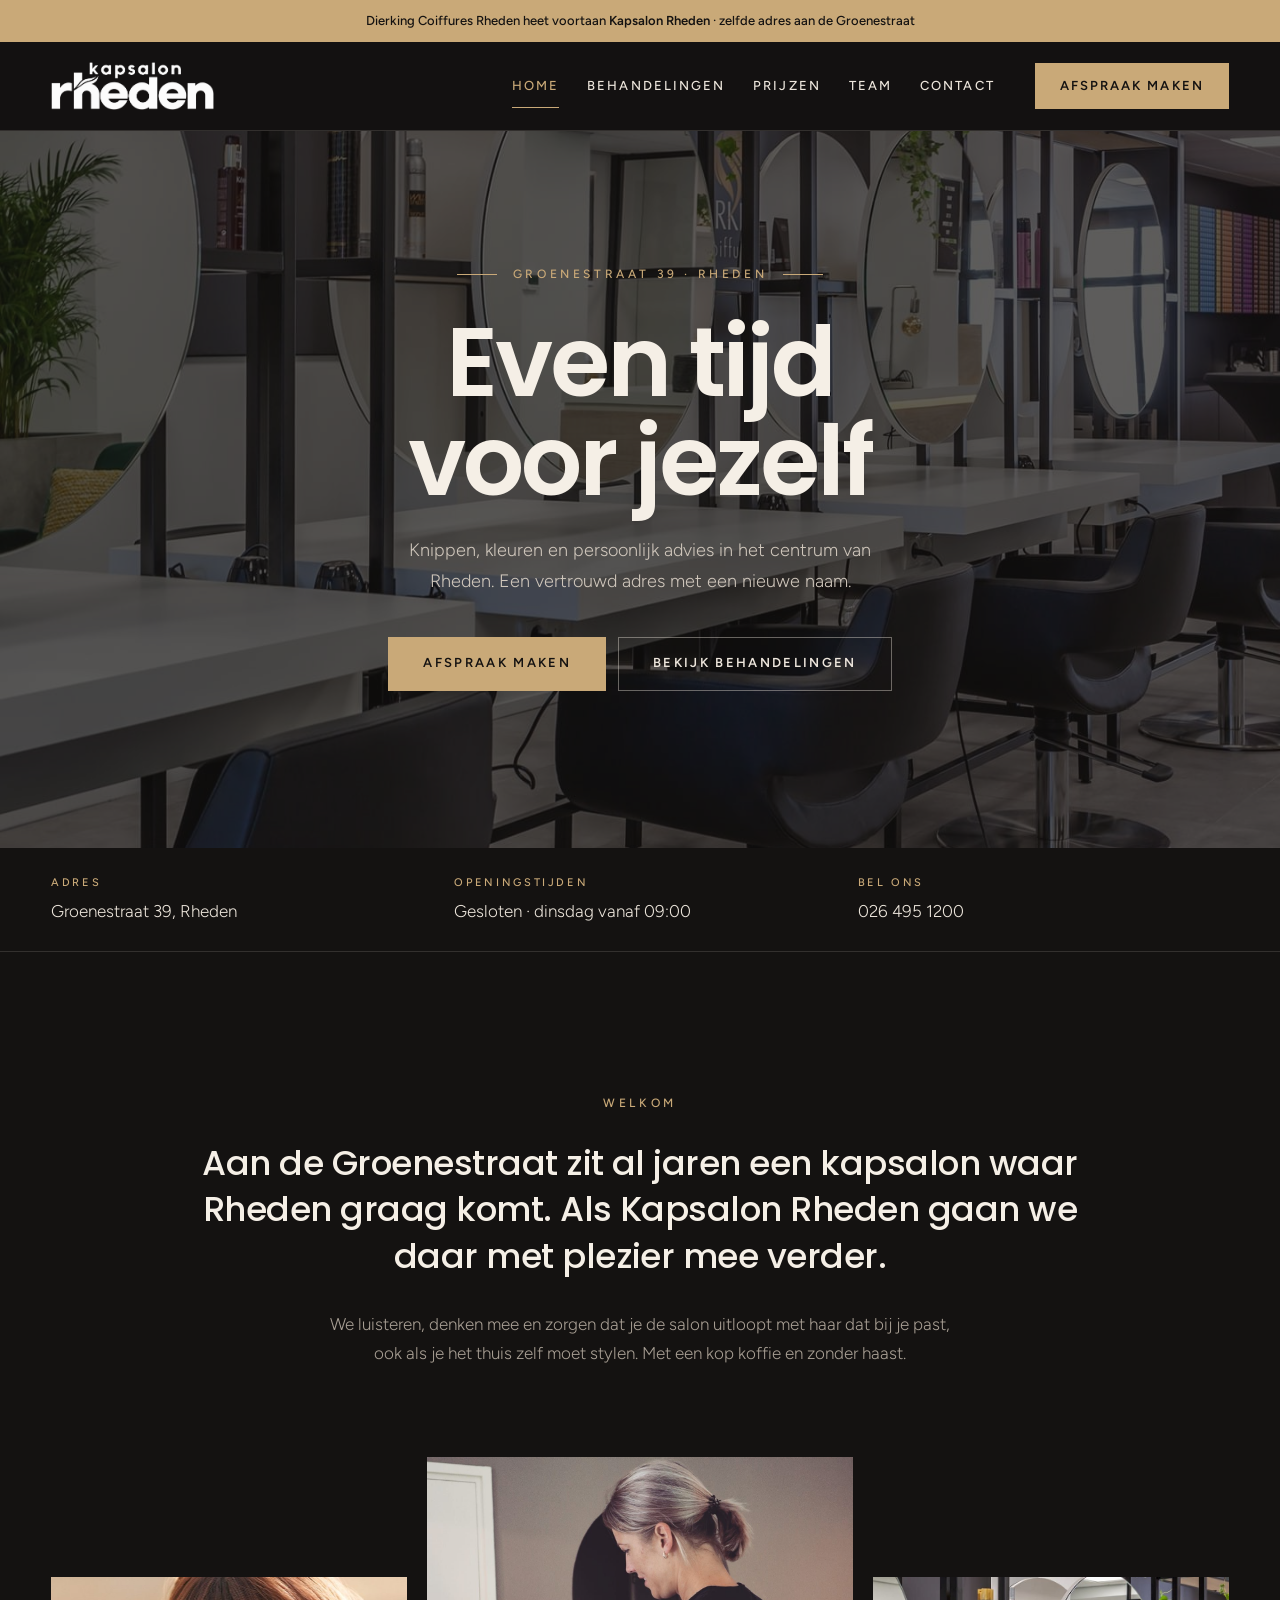
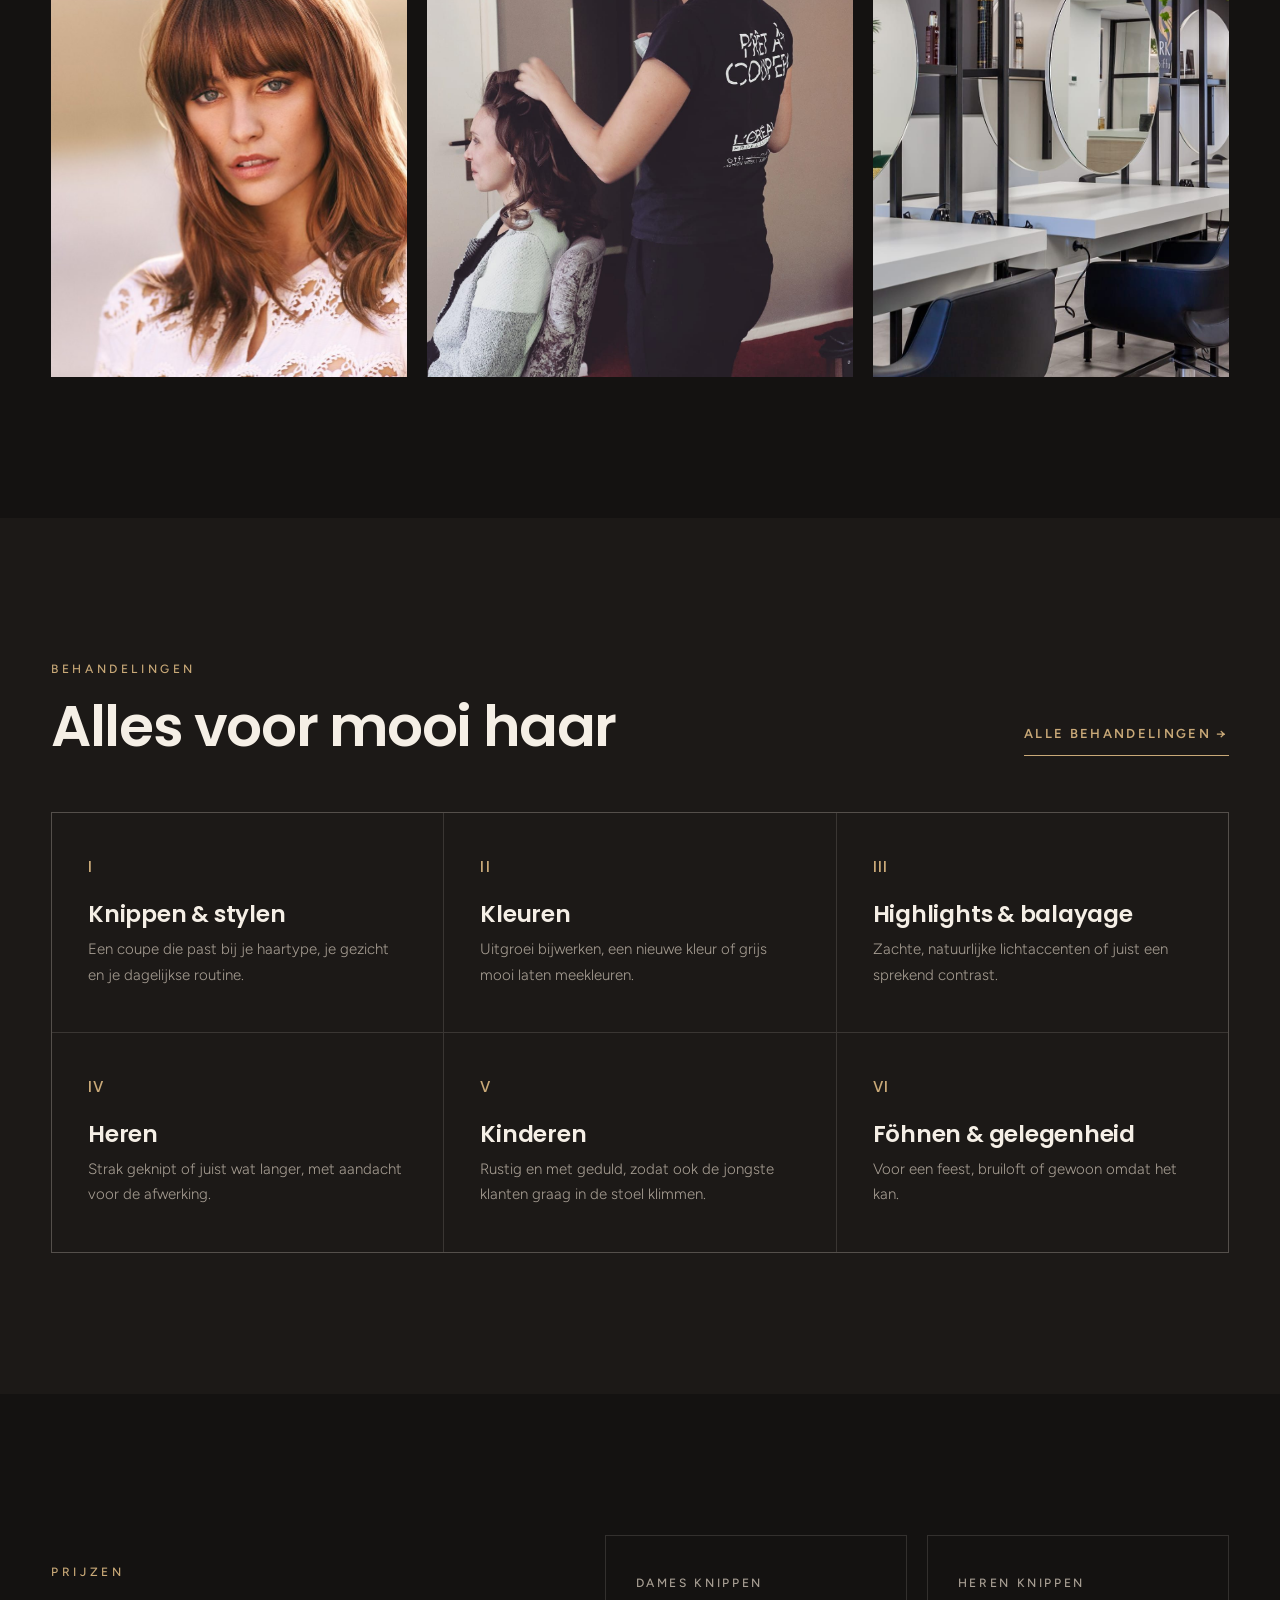
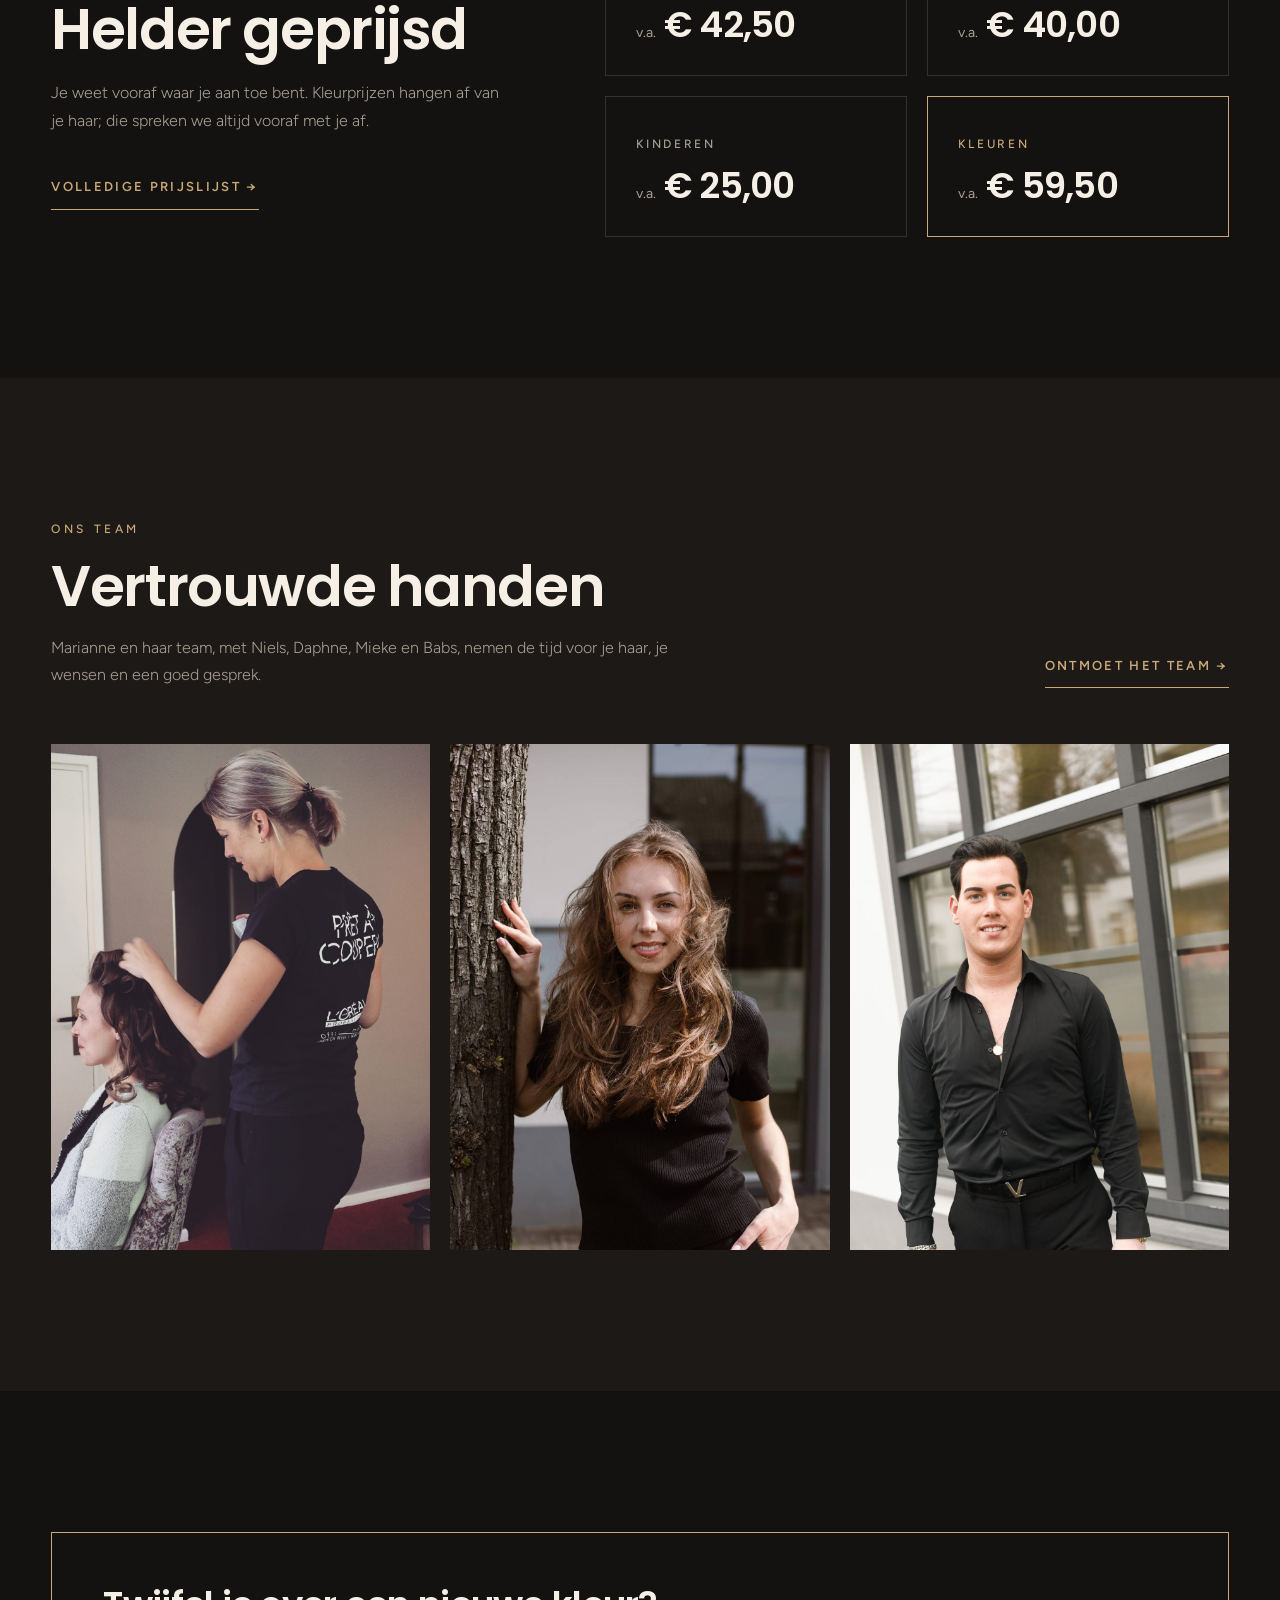
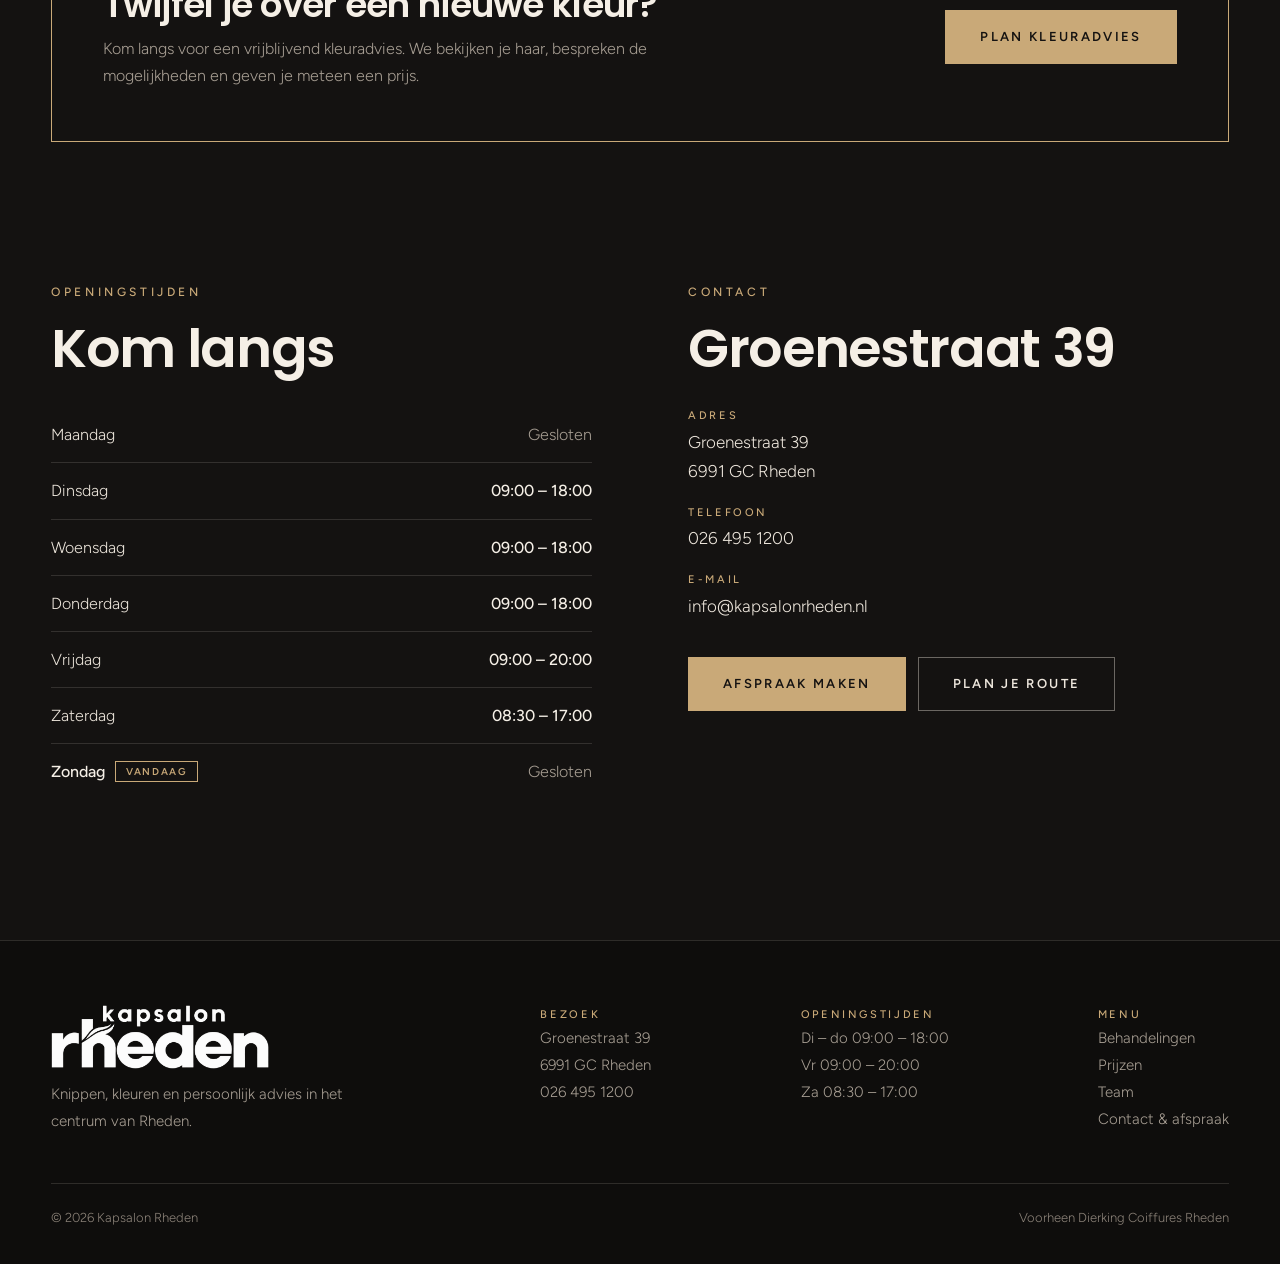
==== commit 268abae7: "Add Rheden team names and full price list Team page and home now name the Rheden team as listed on t" ====
--- a/kapsalon-rheden/index.html
+++ b/kapsalon-rheden/index.html
@@ -172,8 +172,8 @@
           <div class="amount"><small>v.a.</small> € 40,00</div>
         </div>
         <div class="price-tile">
-          <span class="what">Kinderen t/m 12</span>
-          <div class="amount"><small>v.a.</small> € 31,00</div>
+          <span class="what">Kinderen</span>
+          <div class="amount"><small>v.a.</small> € 25,00</div>
         </div>
         <div class="price-tile is-accent">
           <span class="what">Kleuren</span>
@@ -189,25 +189,19 @@
         <div class="intro">
           <span class="eyebrow">Ons team</span>
           <h2 class="h2">Vertrouwde handen</h2>
-          <p>Het team aan de Groenestraat neemt de tijd voor je haar, je wensen en een goed gesprek.</p>
+          <p>Marianne en haar team, met Niels, Daphne, Mieke en Babs, nemen de tijd voor je haar, je wensen en een goed gesprek.</p>
         </div>
         <a class="link-arrow" href="team.html">Ontmoet het team →</a>
       </div>
       <div class="team-grid">
         <div class="team-card">
-          <img src="img/styling-krullen.jpg" alt="Kapster van Kapsalon Rheden aan het werk" width="1280" height="1600" loading="lazy" style="object-position: 62% 30%">
-          <h3>[Naam]</h3>
-          <span class="role">[Functie]</span>
+          <img src="img/styling-krullen.jpg" alt="Kapster stylt krullen bij een klant" width="1280" height="1600" loading="lazy" style="object-position: 62% 30%">
         </div>
         <div class="team-card">
-          <img src="img/lang-golvend.jpg" alt="Teamlid van Kapsalon Rheden" width="1201" height="1800" loading="lazy" style="object-position: 50% 22%">
-          <h3>[Naam]</h3>
-          <span class="role">[Functie]</span>
+          <img src="img/lang-golvend.jpg" alt="Vrouw met lang golvend haar voor de salon" width="1201" height="1800" loading="lazy" style="object-position: 50% 22%">
         </div>
         <div class="team-card">
-          <img src="img/heer-portret.jpg" alt="Teamlid van Kapsalon Rheden" width="1200" height="1800" loading="lazy" style="object-position: 50% 20%">
-          <h3>[Naam]</h3>
-          <span class="role">[Functie]</span>
+          <img src="img/heer-portret.jpg" alt="Man in zwart overhemd voor de salon" width="1200" height="1800" loading="lazy" style="object-position: 50% 20%">
         </div>
       </div>
     </div>
--- a/kapsalon-rheden/assets/css/style.css
+++ b/kapsalon-rheden/assets/css/style.css
@@ -285,7 +285,7 @@
 .treatment-price strong { font-weight: 500; color: var(--heading); }
 
 .price-board {
-  display: grid; grid-template-columns: repeat(auto-fit, minmax(min(420px, 100%), 1fr));
+  display: grid; grid-template-columns: repeat(auto-fit, minmax(min(460px, 100%), 1fr));
   gap: 1px; background: var(--line); border: 1px solid var(--line);
 }
 .price-group { padding: clamp(28px, 3.5vw, 48px); background: var(--bg); }
@@ -295,6 +295,25 @@
 .price-list li { display: flex; align-items: baseline; gap: 14px; padding: 14px 0; }
 .price-list .dots { flex: 1; min-width: 20px; border-bottom: 1px dotted rgba(237, 230, 220, 0.3); }
 .price-list .amount { font-size: 19px; font-weight: 500; color: var(--heading); white-space: nowrap; }
+
+.price-group.wide { grid-column: 1 / -1; }
+.price-group.wide .price-list { display: grid; grid-template-columns: repeat(auto-fit, minmax(min(380px, 100%), 1fr)); column-gap: 64px; }
+.price-table { width: 100%; border-collapse: collapse; font-variant-numeric: tabular-nums; }
+.price-table th, .price-table td { padding: 14px 0; border-bottom: 1px dotted rgba(237, 230, 220, 0.3); font-weight: 300; text-align: left; }
+.price-table thead th {
+  padding-top: 0; border-bottom: 1px solid var(--line); text-align: right;
+  font-size: 11px; font-weight: 500; letter-spacing: 0.2em; text-transform: uppercase; color: var(--muted);
+}
+.price-table td { padding-left: 16px; text-align: right; font-size: 19px; font-weight: 500; color: var(--heading); white-space: nowrap; }
+.price-table tbody tr:last-child th, .price-table tbody tr:last-child td { border-bottom: 0; }
+
+.name-grid { display: grid; grid-template-columns: repeat(auto-fit, minmax(min(220px, 100%), 1fr)); gap: 20px; }
+.name-card { padding: 32px 28px; border: 1px solid var(--line); }
+.name-card.is-lead { border-color: var(--accent); }
+.name-card .label { margin-bottom: 10px; }
+.name-card h3 { font-size: 26px; letter-spacing: -0.01em; }
+.name-card p { margin: 8px 0 0; font-size: 15px; color: var(--muted); }
+.subhead { margin: clamp(64px, 7vw, 96px) 0 28px; font-size: clamp(24px, 2.4vw, 32px); }
 
 .card-grid { display: grid; grid-template-columns: repeat(auto-fit, minmax(min(280px, 100%), 1fr)); gap: 20px; }
 .info-card { padding: 32px 30px; background: var(--surface); }
